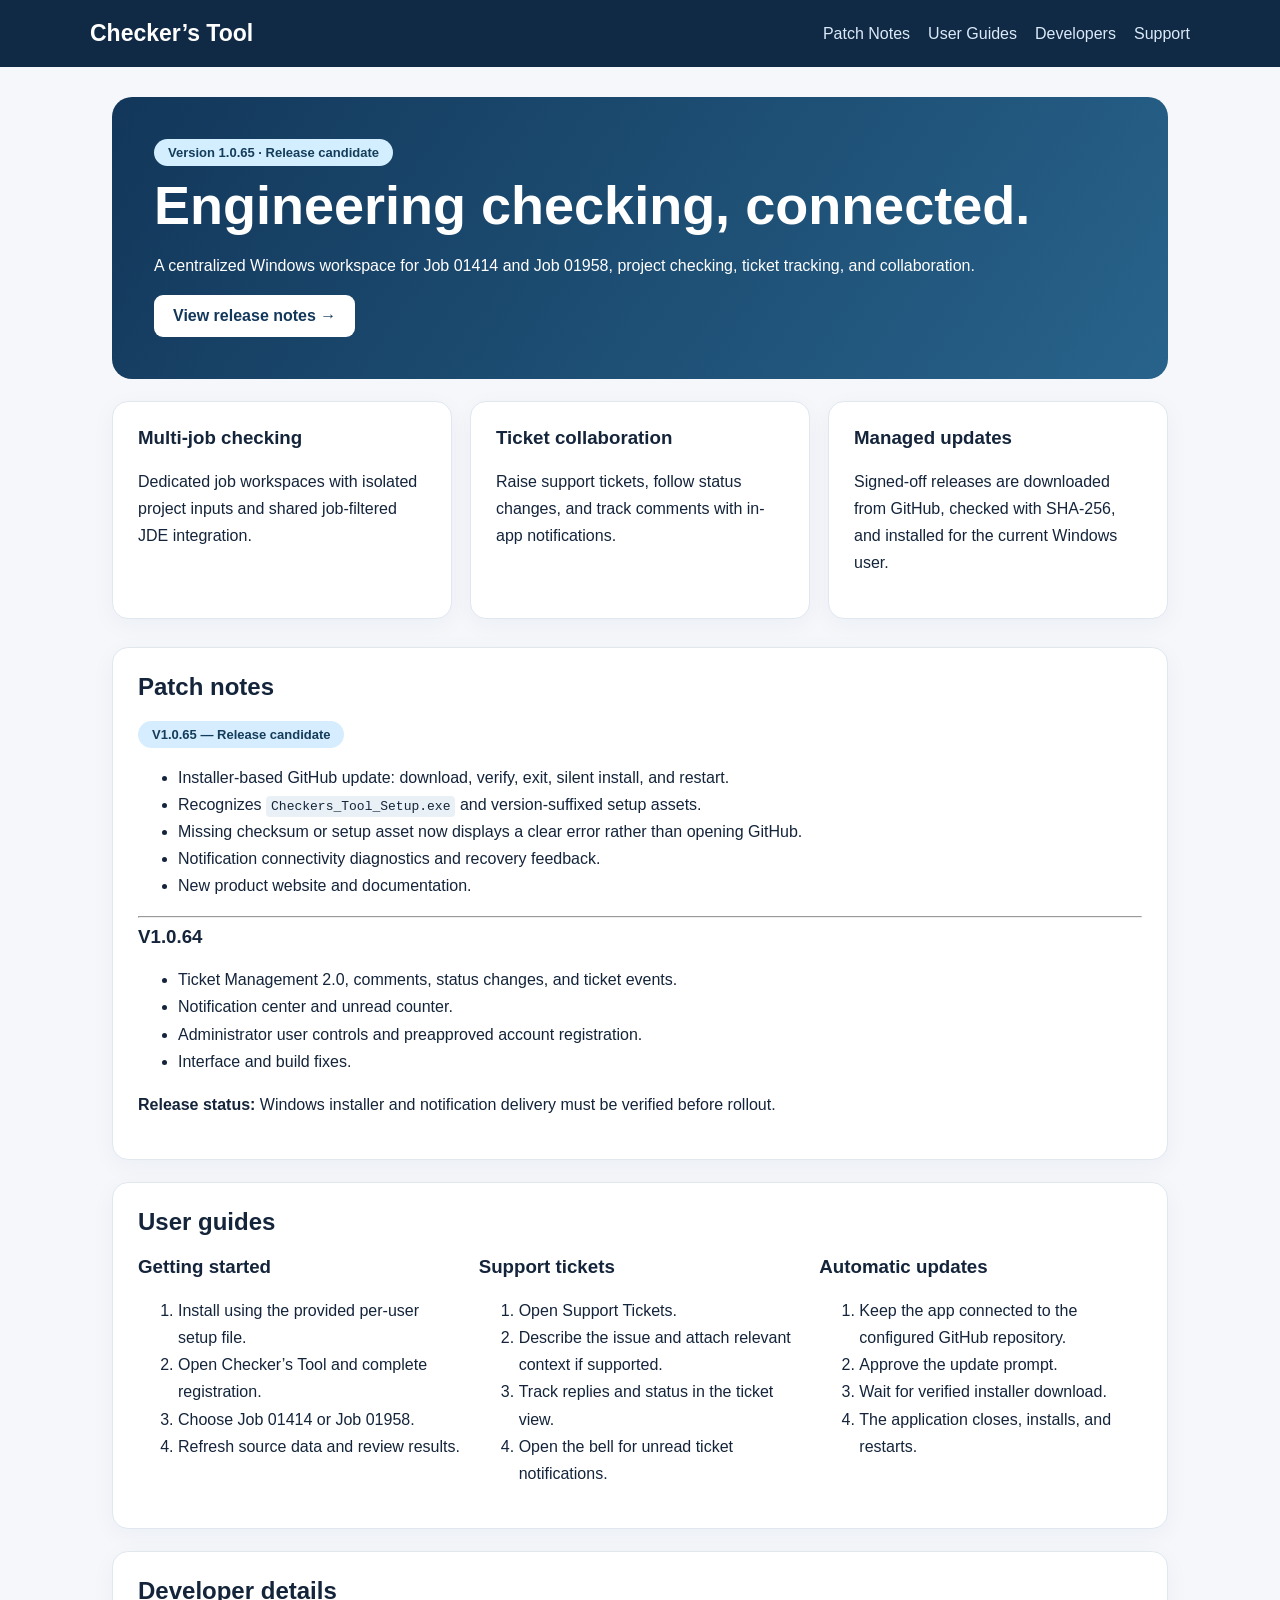
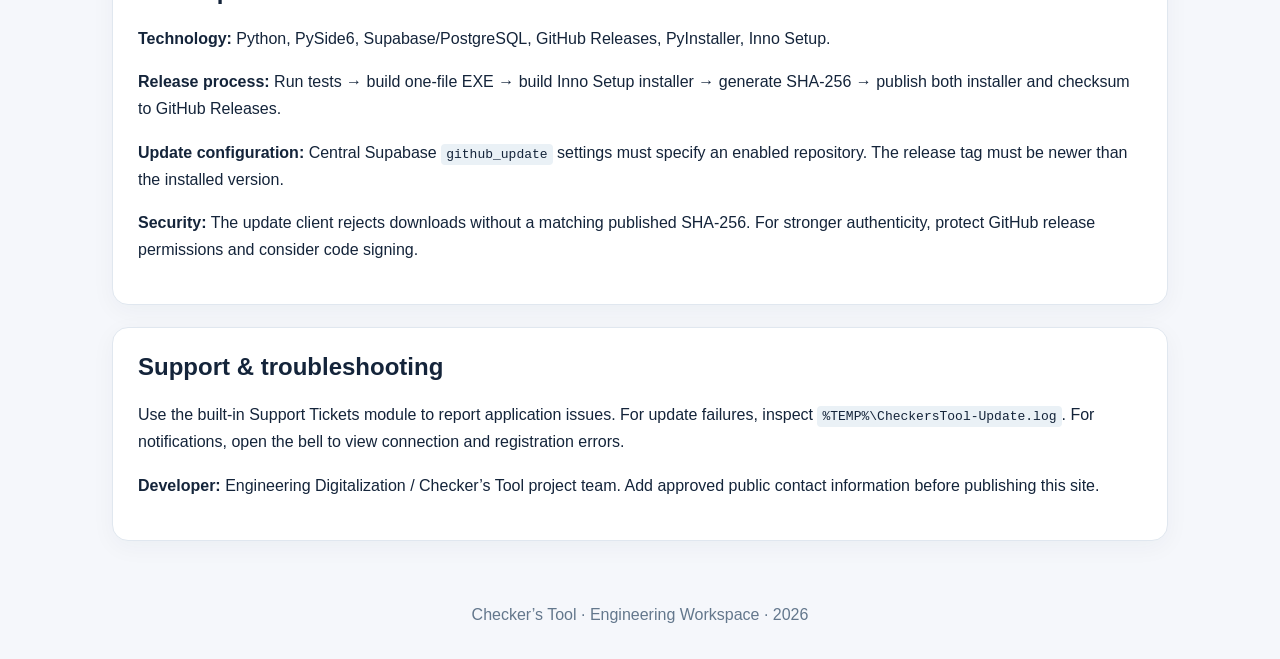
==== index.html @ 59f071be "Add files via upload" ====
<!doctype html><html lang="en"><head><meta charset="utf-8"><meta name="viewport" content="width=device-width,initial-scale=1"><meta name="description" content="Checker’s Tool: release notes, guides, and developer information"><title>Checker’s Tool | Engineering Workspace</title><style>:root{font-family:Inter,Segoe UI,Arial,sans-serif;color:#14243a;background:#f5f7fb}*{box-sizing:border-box}body{margin:0}header{background:#102a45;color:white;padding:20px max(20px,calc((100vw - 1100px)/2));display:flex;align-items:center;justify-content:space-between;gap:12px;flex-wrap:wrap}header strong{font-size:23px}nav a{color:#dbe9f9;margin-left:18px;text-decoration:none}main{max-width:1100px;margin:auto;padding:30px 22px}h1{font-size:clamp(32px,5vw,54px);margin:8px 0}h2{margin-top:0}p,li{line-height:1.7}.hero{background:linear-gradient(125deg,#12375a,#28638b);color:white;border-radius:20px;padding:42px;margin-bottom:22px}.pill{display:inline-block;background:#d5edff;color:#143d5b;border-radius:30px;padding:6px 14px;font-size:13px;font-weight:700}.hero .pill{background:#d3efff}.grid{display:grid;grid-template-columns:repeat(auto-fit,minmax(270px,1fr));gap:18px}.card{background:white;border:1px solid #e0e7ef;border-radius:16px;padding:25px;box-shadow:0 6px 24px #12283c0b}.card h3{margin-top:0}a{color:#0877bb}.button{display:inline-block;background:#fff;color:#12375a;padding:12px 19px;border-radius:9px;text-decoration:none;font-weight:700}code{background:#eaf1f6;padding:3px 5px;border-radius:4px}footer{padding:35px;text-align:center;color:#63778c}@media(max-width:600px){header{padding:20px}nav a{margin-left:8px}.hero{padding:28px}}</style></head><body><header><strong>Checker’s Tool</strong><nav><a href="#releases">Patch Notes</a><a href="#guides">User Guides</a><a href="#developers">Developers</a><a href="#support">Support</a></nav></header><main><section class="hero"><span class="pill">Version 1.0.65 · Release candidate</span><h1>Engineering checking, connected.</h1><p>A centralized Windows workspace for Job 01414 and Job 01958, project checking, ticket tracking, and collaboration.</p><a class="button" href="#releases">View release notes →</a></section><div class="grid"><article class="card"><h3>Multi-job checking</h3><p>Dedicated job workspaces with isolated project inputs and shared job-filtered JDE integration.</p></article><article class="card"><h3>Ticket collaboration</h3><p>Raise support tickets, follow status changes, and track comments with in-app notifications.</p></article><article class="card"><h3>Managed updates</h3><p>Signed-off releases are downloaded from GitHub, checked with SHA-256, and installed for the current Windows user.</p></article></div><section id="releases" style="margin-top:28px" class="card"><h2>Patch notes</h2><span class="pill">V1.0.65 — Release candidate</span><ul><li>Installer-based GitHub update: download, verify, exit, silent install, and restart.</li><li>Recognizes <code>Checkers_Tool_Setup.exe</code> and version-suffixed setup assets.</li><li>Missing checksum or setup asset now displays a clear error rather than opening GitHub.</li><li>Notification connectivity diagnostics and recovery feedback.</li><li>New product website and documentation.</li></ul><hr><h3>V1.0.64</h3><ul><li>Ticket Management 2.0, comments, status changes, and ticket events.</li><li>Notification center and unread counter.</li><li>Administrator user controls and preapproved account registration.</li><li>Interface and build fixes.</li></ul><p><strong>Release status:</strong> Windows installer and notification delivery must be verified before rollout.</p></section><section id="guides" style="margin-top:22px" class="card"><h2>User guides</h2><div class="grid"><div><h3>Getting started</h3><ol><li>Install using the provided per-user setup file.</li><li>Open Checker’s Tool and complete registration.</li><li>Choose Job 01414 or Job 01958.</li><li>Refresh source data and review results.</li></ol></div><div><h3>Support tickets</h3><ol><li>Open Support Tickets.</li><li>Describe the issue and attach relevant context if supported.</li><li>Track replies and status in the ticket view.</li><li>Open the bell for unread ticket notifications.</li></ol></div><div><h3>Automatic updates</h3><ol><li>Keep the app connected to the configured GitHub repository.</li><li>Approve the update prompt.</li><li>Wait for verified installer download.</li><li>The application closes, installs, and restarts.</li></ol></div></div></section><section id="developers" style="margin-top:22px" class="card"><h2>Developer details</h2><p><strong>Technology:</strong> Python, PySide6, Supabase/PostgreSQL, GitHub Releases, PyInstaller, Inno Setup.</p><p><strong>Release process:</strong> Run tests → build one-file EXE → build Inno Setup installer → generate SHA-256 → publish both installer and checksum to GitHub Releases.</p><p><strong>Update configuration:</strong> Central Supabase <code>github_update</code> settings must specify an enabled repository. The release tag must be newer than the installed version.</p><p><strong>Security:</strong> The update client rejects downloads without a matching published SHA-256. For stronger authenticity, protect GitHub release permissions and consider code signing.</p></section><section id="support" style="margin-top:22px" class="card"><h2>Support & troubleshooting</h2><p>Use the built-in Support Tickets module to report application issues. For update failures, inspect <code>%TEMP%\CheckersTool-Update.log</code>. For notifications, open the bell to view connection and registration errors.</p><p><strong>Developer:</strong> Engineering Digitalization / Checker’s Tool project team. Add approved public contact information before publishing this site.</p></section></main><footer>Checker’s Tool · Engineering Workspace · 2026</footer></body></html>
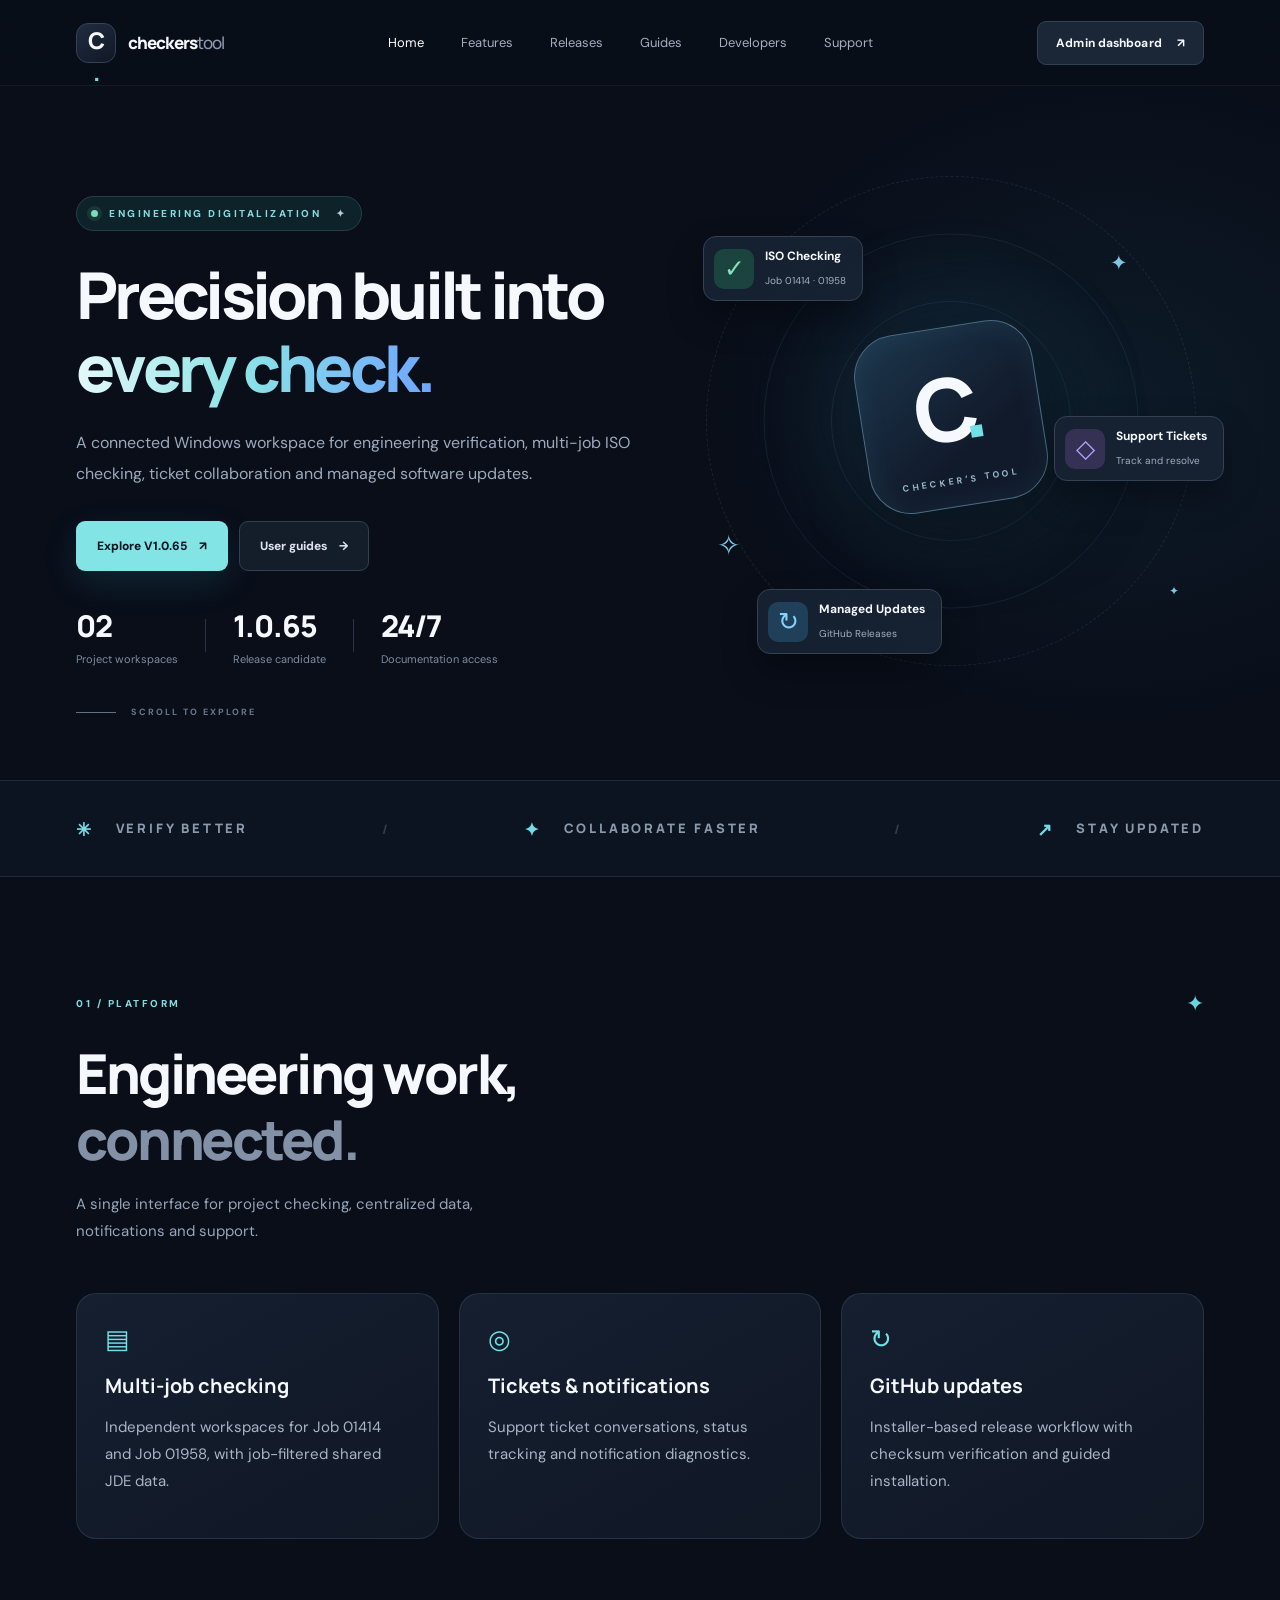
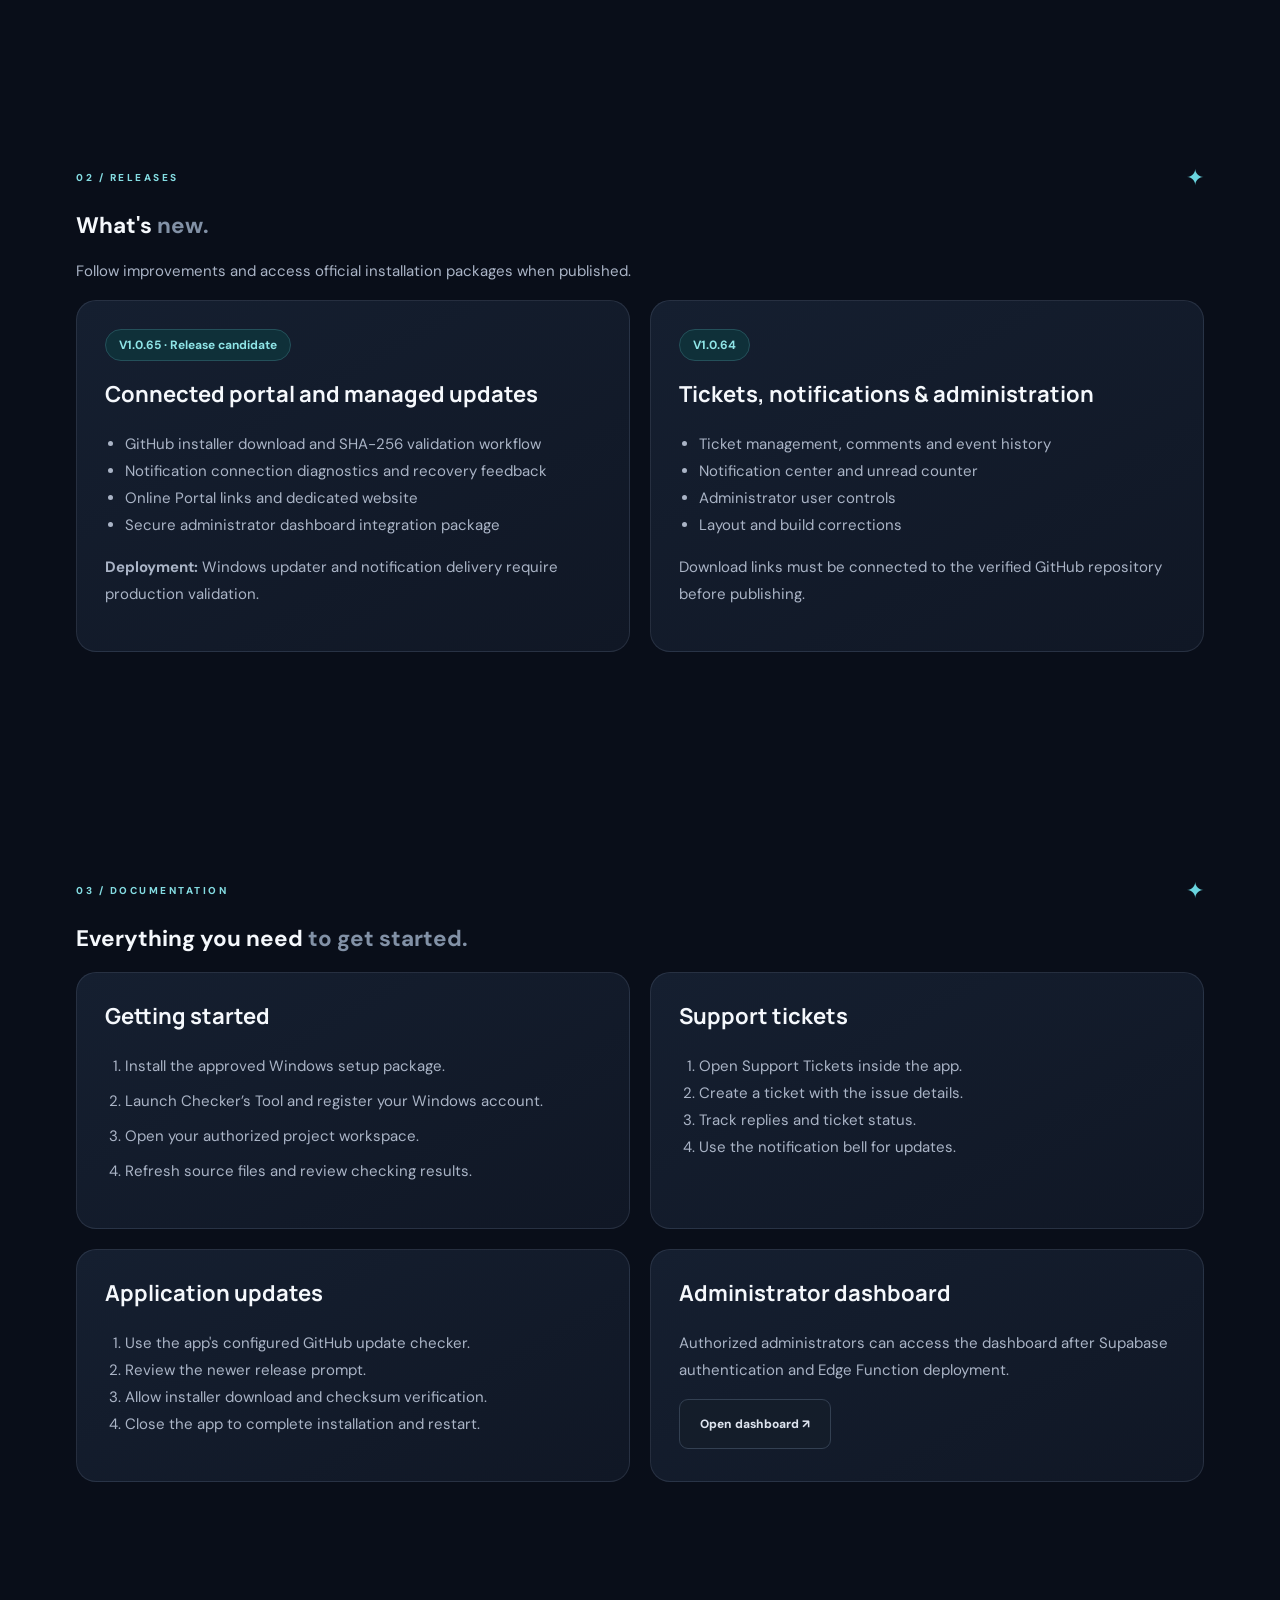
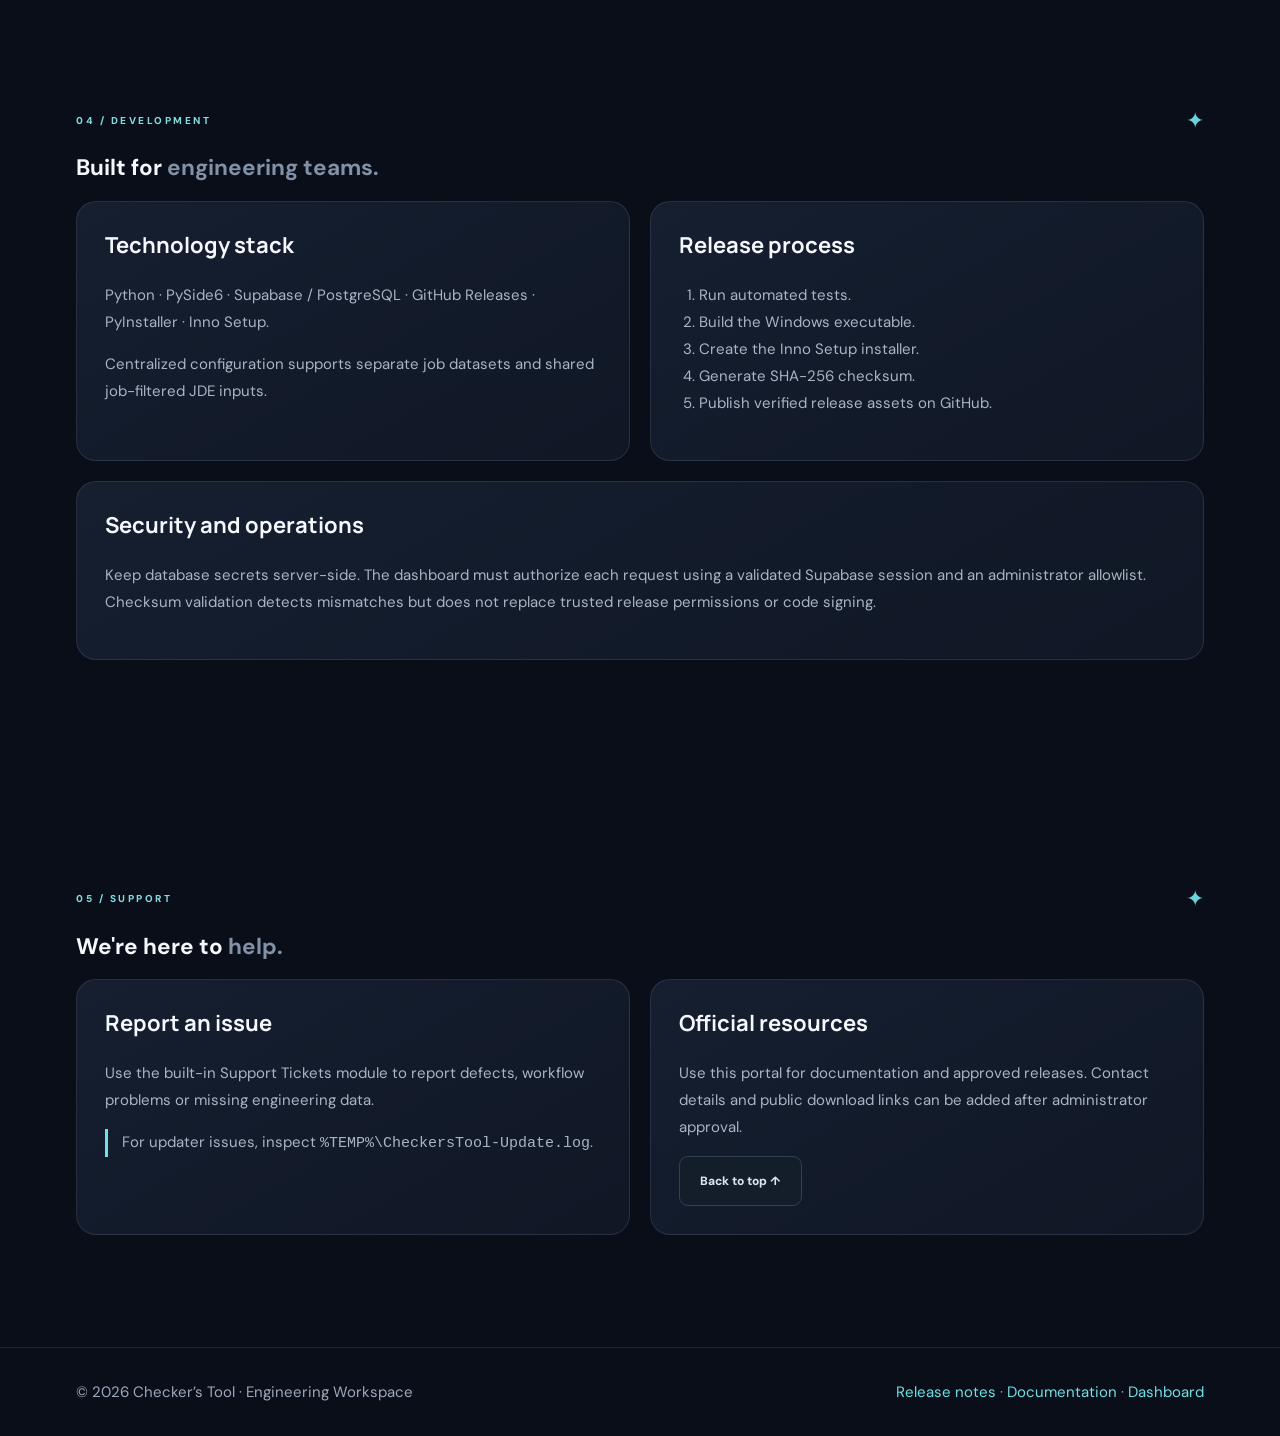
==== commit 769eef10: "Add files via upload" ====
--- a/index.html
+++ b/index.html
@@ -1 +1,10 @@
-<!doctype html><html lang="en"><head><meta charset="utf-8"><meta name="viewport" content="width=device-width,initial-scale=1"><meta name="description" content="Checker’s Tool: release notes, guides, and developer information"><title>Checker’s Tool | Engineering Workspace</title><style>:root{font-family:Inter,Segoe UI,Arial,sans-serif;color:#14243a;background:#f5f7fb}*{box-sizing:border-box}body{margin:0}header{background:#102a45;color:white;padding:20px max(20px,calc((100vw - 1100px)/2));display:flex;align-items:center;justify-content:space-between;gap:12px;flex-wrap:wrap}header strong{font-size:23px}nav a{color:#dbe9f9;margin-left:18px;text-decoration:none}main{max-width:1100px;margin:auto;padding:30px 22px}h1{font-size:clamp(32px,5vw,54px);margin:8px 0}h2{margin-top:0}p,li{line-height:1.7}.hero{background:linear-gradient(125deg,#12375a,#28638b);color:white;border-radius:20px;padding:42px;margin-bottom:22px}.pill{display:inline-block;background:#d5edff;color:#143d5b;border-radius:30px;padding:6px 14px;font-size:13px;font-weight:700}.hero .pill{background:#d3efff}.grid{display:grid;grid-template-columns:repeat(auto-fit,minmax(270px,1fr));gap:18px}.card{background:white;border:1px solid #e0e7ef;border-radius:16px;padding:25px;box-shadow:0 6px 24px #12283c0b}.card h3{margin-top:0}a{color:#0877bb}.button{display:inline-block;background:#fff;color:#12375a;padding:12px 19px;border-radius:9px;text-decoration:none;font-weight:700}code{background:#eaf1f6;padding:3px 5px;border-radius:4px}footer{padding:35px;text-align:center;color:#63778c}@media(max-width:600px){header{padding:20px}nav a{margin-left:8px}.hero{padding:28px}}</style></head><body><header><strong>Checker’s Tool</strong><nav><a href="#releases">Patch Notes</a><a href="#guides">User Guides</a><a href="#developers">Developers</a><a href="#support">Support</a></nav></header><main><section class="hero"><span class="pill">Version 1.0.65 · Release candidate</span><h1>Engineering checking, connected.</h1><p>A centralized Windows workspace for Job 01414 and Job 01958, project checking, ticket tracking, and collaboration.</p><a class="button" href="#releases">View release notes →</a></section><div class="grid"><article class="card"><h3>Multi-job checking</h3><p>Dedicated job workspaces with isolated project inputs and shared job-filtered JDE integration.</p></article><article class="card"><h3>Ticket collaboration</h3><p>Raise support tickets, follow status changes, and track comments with in-app notifications.</p></article><article class="card"><h3>Managed updates</h3><p>Signed-off releases are downloaded from GitHub, checked with SHA-256, and installed for the current Windows user.</p></article></div><section id="releases" style="margin-top:28px" class="card"><h2>Patch notes</h2><span class="pill">V1.0.65 — Release candidate</span><ul><li>Installer-based GitHub update: download, verify, exit, silent install, and restart.</li><li>Recognizes <code>Checkers_Tool_Setup.exe</code> and version-suffixed setup assets.</li><li>Missing checksum or setup asset now displays a clear error rather than opening GitHub.</li><li>Notification connectivity diagnostics and recovery feedback.</li><li>New product website and documentation.</li></ul><hr><h3>V1.0.64</h3><ul><li>Ticket Management 2.0, comments, status changes, and ticket events.</li><li>Notification center and unread counter.</li><li>Administrator user controls and preapproved account registration.</li><li>Interface and build fixes.</li></ul><p><strong>Release status:</strong> Windows installer and notification delivery must be verified before rollout.</p></section><section id="guides" style="margin-top:22px" class="card"><h2>User guides</h2><div class="grid"><div><h3>Getting started</h3><ol><li>Install using the provided per-user setup file.</li><li>Open Checker’s Tool and complete registration.</li><li>Choose Job 01414 or Job 01958.</li><li>Refresh source data and review results.</li></ol></div><div><h3>Support tickets</h3><ol><li>Open Support Tickets.</li><li>Describe the issue and attach relevant context if supported.</li><li>Track replies and status in the ticket view.</li><li>Open the bell for unread ticket notifications.</li></ol></div><div><h3>Automatic updates</h3><ol><li>Keep the app connected to the configured GitHub repository.</li><li>Approve the update prompt.</li><li>Wait for verified installer download.</li><li>The application closes, installs, and restarts.</li></ol></div></div></section><section id="developers" style="margin-top:22px" class="card"><h2>Developer details</h2><p><strong>Technology:</strong> Python, PySide6, Supabase/PostgreSQL, GitHub Releases, PyInstaller, Inno Setup.</p><p><strong>Release process:</strong> Run tests → build one-file EXE → build Inno Setup installer → generate SHA-256 → publish both installer and checksum to GitHub Releases.</p><p><strong>Update configuration:</strong> Central Supabase <code>github_update</code> settings must specify an enabled repository. The release tag must be newer than the installed version.</p><p><strong>Security:</strong> The update client rejects downloads without a matching published SHA-256. For stronger authenticity, protect GitHub release permissions and consider code signing.</p></section><section id="support" style="margin-top:22px" class="card"><h2>Support & troubleshooting</h2><p>Use the built-in Support Tickets module to report application issues. For update failures, inspect <code>%TEMP%\CheckersTool-Update.log</code>. For notifications, open the bell to view connection and registration errors.</p><p><strong>Developer:</strong> Engineering Digitalization / Checker’s Tool project team. Add approved public contact information before publishing this site.</p></section></main><footer>Checker’s Tool · Engineering Workspace · 2026</footer></body></html>+<!DOCTYPE html>
+<html lang="en"><head><meta charset="UTF-8"><meta name="viewport" content="width=device-width,initial-scale=1"><meta name="theme-color" content="#090e19"><meta name="description" content="Checker’s Tool engineering checking workspace: downloads, release notes, guides, developer information and secure dashboard."><title>Checker’s Tool | Engineering Workspace</title><link rel="icon" href="favicon.svg" type="image/svg+xml"><link rel="preconnect" href="https://fonts.googleapis.com"><link rel="preconnect" href="https://fonts.gstatic.com" crossorigin><link href="https://fonts.googleapis.com/css2?family=DM+Sans:wght@400;500;600;700&family=Manrope:wght@400;500;600;700;800&display=swap" rel="stylesheet"><link rel="stylesheet" href="styles.css"><script src="script.js" defer></script></head>
+<body><div class="site-glow" aria-hidden="true"></div><header class="site-header" id="top"><div class="container nav-wrap"><a class="brand" href="#top" aria-label="Checker’s Tool home"><span class="brand-symbol">C<span class="brand-dot">.</span></span><span class="brand-name">checkers<span>tool</span></span></a><button class="menu-toggle icon-button" id="menuToggle" aria-label="Open menu" aria-expanded="false" aria-controls="navLinks">☰</button><nav class="nav-links" id="navLinks" aria-label="Main navigation"><a href="#home" class="nav-link active">Home</a><a href="#features" class="nav-link">Features</a><a href="#releases" class="nav-link">Releases</a><a href="#guides" class="nav-link">Guides</a><a href="#developers" class="nav-link">Developers</a><a href="#support" class="nav-link">Support</a></nav><a href="dashboard.html" class="nav-cta">Admin dashboard <span aria-hidden="true">↗</span></a></div></header>
+<main><section id="home" class="hero section-pad"><div class="container hero-layout"><div class="hero-copy"><div class="eyebrow"><span class="pulse-dot"></span> ENGINEERING DIGITALIZATION <span class="eyebrow-sparkle">✦</span></div><h1>Precision built into <span class="gradient-text">every check.</span></h1><p class="hero-description">A connected Windows workspace for engineering verification, multi-job ISO checking, ticket collaboration and managed software updates.</p><div class="hero-actions"><a class="button primary" href="#releases">Explore V1.0.65 <span aria-hidden="true">↗</span></a><a class="button secondary" href="#guides">User guides <span aria-hidden="true">→</span></a></div><div class="hero-metrics"><div><strong>02</strong><span>Project workspaces</span></div><div class="metric-divider"></div><div><strong>1.0.65</strong><span>Release candidate</span></div><div class="metric-divider"></div><div><strong>24/7</strong><span>Documentation access</span></div></div></div><div class="hero-art" aria-label="Decorative illustration of connected engineering modules"><div class="orbit orbit-one"></div><div class="orbit orbit-two"></div><div class="orbit orbit-three"></div><div class="art-glow"></div><div class="core-tile"><div class="core-icon">C<span>.</span></div><small>CHECKER’S TOOL</small></div><div class="floating-chip chip-top"><span class="mini-chip-icon color-green">✓</span><div><b>ISO Checking</b><small>Job 01414 · 01958</small></div></div><div class="floating-chip chip-right"><span class="mini-chip-icon color-purple">◇</span><div><b>Support Tickets</b><small>Track and resolve</small></div></div><div class="floating-chip chip-bottom"><span class="mini-chip-icon color-blue">↻</span><div><b>Managed Updates</b><small>GitHub Releases</small></div></div><div class="art-star star-a">✦</div><div class="art-star star-b">✧</div><div class="art-star star-c">✦</div></div></div><div class="container scroll-prompt"><span class="scroll-line"></span> SCROLL TO EXPLORE</div></section>
+<section class="intro-strip" aria-label="Platform principles"><div class="container strip-inner"><div><span class="strip-symbol">✳</span> VERIFY BETTER</div><span class="strip-separator">/</span><div><span class="strip-symbol">✦</span> COLLABORATE FASTER</div><span class="strip-separator">/</span><div><span class="strip-symbol">↗</span> STAY UPDATED</div></div></section>
+<section class="section-pad" id="features"><div class="container"><div class="section-topline"><span class="section-kicker">01 / PLATFORM</span><span class="topline-star">✦</span></div><div class="section-heading-row"><div><h2>Engineering work,<br><span class="muted-heading">connected.</span></h2><p class="section-lead">A single interface for project checking, centralized data, notifications and support.</p></div></div><div class="feature-grid"><article class="feature-card"><span class="feature-icon">▤</span><h3>Multi-job checking</h3><p>Independent workspaces for Job 01414 and Job 01958, with job-filtered shared JDE data.</p></article><article class="feature-card"><span class="feature-icon">◎</span><h3>Tickets & notifications</h3><p>Support ticket conversations, status tracking and notification diagnostics.</p></article><article class="feature-card"><span class="feature-icon">↻</span><h3>GitHub updates</h3><p>Installer-based release workflow with checksum verification and guided installation.</p></article></div></div></section>
+<section class="section-pad" id="releases"><div class="container"><div class="section-topline"><span class="section-kicker">02 / RELEASES</span><span class="topline-star">✦</span></div><h2>What's <span class="muted-heading">new.</span></h2><p class="section-lead">Follow improvements and access official installation packages when published.</p><div class="content-grid"><article class="info-panel"><span class="release-meta">V1.0.65 · Release candidate</span><h3 style="margin-top:18px">Connected portal and managed updates</h3><ul><li>GitHub installer download and SHA-256 validation workflow</li><li>Notification connection diagnostics and recovery feedback</li><li>Online Portal links and dedicated website</li><li>Secure administrator dashboard integration package</li></ul><p><strong>Deployment:</strong> Windows updater and notification delivery require production validation.</p></article><article class="info-panel"><span class="release-meta">V1.0.64</span><h3 style="margin-top:18px">Tickets, notifications & administration</h3><ul><li>Ticket management, comments and event history</li><li>Notification center and unread counter</li><li>Administrator user controls</li><li>Layout and build corrections</li></ul><p>Download links must be connected to the verified GitHub repository before publishing.</p></article></div></div></section>
+<section class="section-pad" id="guides"><div class="container"><div class="section-topline"><span class="section-kicker">03 / DOCUMENTATION</span><span class="topline-star">✦</span></div><h2>Everything you need <span class="muted-heading">to get started.</span></h2><div class="content-grid"><article class="info-panel"><h3>Getting started</h3><ol><li class="guide-step">Install the approved Windows setup package.</li><li class="guide-step">Launch Checker’s Tool and register your Windows account.</li><li class="guide-step">Open your authorized project workspace.</li><li class="guide-step">Refresh source files and review checking results.</li></ol></article><article class="info-panel"><h3>Support tickets</h3><ol><li>Open Support Tickets inside the app.</li><li>Create a ticket with the issue details.</li><li>Track replies and ticket status.</li><li>Use the notification bell for updates.</li></ol></article><article class="info-panel"><h3>Application updates</h3><ol><li>Use the app's configured GitHub update checker.</li><li>Review the newer release prompt.</li><li>Allow installer download and checksum verification.</li><li>Close the app to complete installation and restart.</li></ol></article><article class="info-panel"><h3>Administrator dashboard</h3><p>Authorized administrators can access the dashboard after Supabase authentication and Edge Function deployment.</p><a class="button secondary" href="dashboard.html">Open dashboard ↗</a></article></div></div></section>
+<section class="section-pad" id="developers"><div class="container"><div class="section-topline"><span class="section-kicker">04 / DEVELOPMENT</span><span class="topline-star">✦</span></div><h2>Built for <span class="muted-heading">engineering teams.</span></h2><div class="content-grid"><article class="info-panel"><h3>Technology stack</h3><p>Python · PySide6 · Supabase / PostgreSQL · GitHub Releases · PyInstaller · Inno Setup.</p><p>Centralized configuration supports separate job datasets and shared job-filtered JDE inputs.</p></article><article class="info-panel"><h3>Release process</h3><ol><li>Run automated tests.</li><li>Build the Windows executable.</li><li>Create the Inno Setup installer.</li><li>Generate SHA-256 checksum.</li><li>Publish verified release assets on GitHub.</li></ol></article><article class="info-panel wide"><h3>Security and operations</h3><p>Keep database secrets server-side. The dashboard must authorize each request using a validated Supabase session and an administrator allowlist. Checksum validation detects mismatches but does not replace trusted release permissions or code signing.</p></article></div></div></section>
+<section class="section-pad" id="support"><div class="container"><div class="section-topline"><span class="section-kicker">05 / SUPPORT</span><span class="topline-star">✦</span></div><h2>We're here to <span class="muted-heading">help.</span></h2><div class="content-grid"><article class="info-panel"><h3>Report an issue</h3><p>Use the built-in Support Tickets module to report defects, workflow problems or missing engineering data.</p><p class="support-note">For updater issues, inspect <code>%TEMP%\CheckersTool-Update.log</code>.</p></article><article class="info-panel"><h3>Official resources</h3><p>Use this portal for documentation and approved releases. Contact details and public download links can be added after administrator approval.</p><a class="button secondary" href="#top">Back to top ↑</a></article></div></div></section></main><footer class="site-footer-custom"><div class="container"><span>© 2026 Checker’s Tool · Engineering Workspace</span><span><a href="#releases">Release notes</a> · <a href="#guides">Documentation</a> · <a href="dashboard.html">Dashboard</a></span></div></footer></body></html>
--- a/styles.css
+++ b/styles.css
@@ -0,0 +1,6 @@
+:root{--bg:#090e19;--panel:#101725;--panel2:#141d2d;--muted:#929bad;--line:rgba(174,191,219,.13);--white:#f5f8fc;--cyan:#70e1e5;--font:'DM Sans',sans-serif;--display:'Manrope',sans-serif}*{box-sizing:border-box}html{scroll-behavior:smooth}body{margin:0;background:var(--bg);color:var(--white);font-family:var(--font);font-size:15px;overflow-x:hidden}a{color:inherit;text-decoration:none}button,input{font:inherit}button{cursor:pointer}.container{max-width:1200px;padding:0 36px;margin:auto}.section-pad{padding:112px 0}.site-glow{pointer-events:none;position:absolute;z-index:-1;top:50px;right:-260px;width:850px;height:700px;border-radius:50%;background:radial-gradient(ellipse,rgba(40,107,137,.13),transparent 68%)}.site-header{position:sticky;top:0;z-index:50;background:rgba(9,14,25,.86);border-bottom:1px solid rgba(255,255,255,.055);backdrop-filter:blur(20px)}.nav-wrap{height:85px;display:flex;align-items:center;justify-content:space-between}.brand{display:inline-flex;align-items:center;gap:12px}.brand-symbol{width:40px;height:40px;background:linear-gradient(145deg,#202c40,#111827);border:1px solid #344257;display:grid;place-items:center;border-radius:12px;font:800 23px var(--display);letter-spacing:-4px;padding-right:4px}.brand-dot{color:var(--cyan)}.brand-name{font:800 17px var(--display);letter-spacing:-.9px}.brand-name span{color:#8b98ad;font-weight:500}.nav-links{display:flex;gap:37px;align-items:center}.nav-link{font-size:13px;color:#a5aec0;transition:color .2s}.nav-link:hover,.nav-link.active{color:#fff}.nav-cta{font-size:12px;letter-spacing:.1px;background:#1b2637;border:1px solid #304154;border-radius:9px;padding:13px 18px;font-weight:700}.nav-cta span,.button span{margin-left:12px}.menu-toggle{display:none}.hero{padding-top:105px;padding-bottom:62px;min-height:690px}.hero-layout{display:grid;grid-template-columns:1.08fr .92fr;align-items:center;gap:26px}.hero-copy{position:relative;z-index:1}.eyebrow,.section-kicker{font-size:10px;letter-spacing:2.5px;color:#84dce2;font-weight:800}.eyebrow{display:inline-flex;align-items:center;gap:11px;border:1px solid #24414b;padding:10px 14px;border-radius:30px;background:#0e2229}.pulse-dot{width:7px;height:7px;flex-shrink:0;background:#74dfbb;border-radius:50%;box-shadow:0 0 0 4px rgba(116,223,187,.1);display:inline-block}.eyebrow-sparkle{color:#b5ced7;margin-left:4px}.hero h1{font:800 clamp(47px,5.05vw,70px)/1.13 var(--display);letter-spacing:-3.7px;max-width:680px;margin:27px 0 23px}.gradient-text{background:linear-gradient(95deg,#e7f9fa 0%,#8be3e6 47%,#6ea4ff 100%);color:transparent;background-clip:text}.hero-description{color:#9daabd;font-size:16px;line-height:1.95;max-width:505px}.hero-actions{display:flex;flex-wrap:wrap;gap:11px;margin-top:32px}.button{display:inline-flex;align-items:center;justify-content:center;border:1px solid transparent;border-radius:9px;padding:16px 20px;font-weight:800;font-size:12px;min-height:48px;transition:transform .2s,background .2s,box-shadow .2s}.button:hover{transform:translateY(-3px)}.button.primary{color:#071421;background:#83e4e5;box-shadow:0 12px 35px rgba(64,198,221,.13)}.button.primary:hover{background:#a1f5f4}.button.secondary{border-color:#334052;background:#141d2a;color:#dee4ef}.hero-metrics{display:flex;gap:27px;align-items:center;margin-top:55px}.hero-metrics div:not(.metric-divider){display:flex;flex-direction:column;gap:6px}.hero-metrics strong{font:800 30px var(--display);letter-spacing:-1px}.hero-metrics span{font-size:11px;color:#7e8da2}.metric-divider{height:33px;width:1px;background:#293448}.hero-art{position:relative;height:480px;isolation:isolate}.orbit{border:1px solid rgba(112,185,225,.1);border-radius:50%;position:absolute;left:50%;top:48%;transform:translate(-50%,-50%)}.orbit-one{height:240px;width:240px}.orbit-two{height:375px;width:375px}.orbit-three{height:490px;width:490px;border-style:dashed;border-color:rgba(123,180,220,.13)}.art-glow{width:370px;height:370px;position:absolute;left:50%;top:46%;transform:translate(-50%,-50%);background:radial-gradient(circle,rgba(51,130,174,.22) 0%,transparent 70%);filter:blur(15px);z-index:-1}.core-tile{position:absolute;left:50%;top:47%;transform:translate(-50%,-50%) rotate(-9deg);width:180px;height:180px;border:1px solid #4a6c80;border-radius:42px;background:linear-gradient(145deg,#1c364c,#111a2b 65%);box-shadow:18px 25px 80px rgba(0,0,0,.4),inset 0 0 30px rgba(112,217,237,.07);display:flex;flex-direction:column;gap:8px;align-items:center;justify-content:center}.core-icon{font:800 87px var(--display);letter-spacing:-15px;padding-right:14px}.core-icon span{color:var(--cyan)}.core-tile small{font-size:9px;letter-spacing:3px;color:#99b8c8;font-weight:700}.floating-chip{position:absolute;display:flex;align-items:center;gap:11px;padding:11px 16px 11px 10px;border:1px solid #344254;border-radius:13px;background:rgba(23,34,51,.95);box-shadow:0 17px 35px rgba(0,0,0,.3);animation:float 6s ease-in-out infinite}.floating-chip b{font-size:12px;display:block;margin-bottom:5px}.floating-chip small{font-size:10px;color:#9eafbe}.mini-chip-icon{display:grid;place-items:center;width:40px;height:40px;border-radius:10px;font-size:25px}.color-green{background:#1b443e;color:#82e3bc}.color-purple{background:#353154;color:#b1a2fd}.color-blue{background:#203f59;color:#80d4fd}.chip-top{top:45px;left:6px}.chip-right{right:-20px;top:225px;animation-delay:-2s}.chip-bottom{bottom:17px;left:60px;animation-delay:-3s}.art-star{position:absolute;color:#7dc6e6}.star-a{top:12%;right:15%;font-size:21px}.star-b{top:70%;left:4%;font-size:28px}.star-c{right:5%;bottom:15%;font-size:12px}.scroll-prompt{font-size:9px;font-weight:700;color:#69788e;letter-spacing:2px;display:flex;align-items:center;gap:15px;margin-top:35px}.scroll-line{width:40px;height:1px;background:#61718a}.intro-strip{border-top:1px solid var(--line);border-bottom:1px solid var(--line);background:#0d1421}.strip-inner{display:flex;justify-content:space-between;align-items:center;min-height:95px;padding-top:20px;padding-bottom:20px;font:800 13px var(--display);letter-spacing:2.8px;color:#8c9bac}.strip-symbol{color:#75dce6;font-size:18px;vertical-align:middle;margin-right:16px}.strip-separator{color:#313c4a}.directory-section{background:linear-gradient(180deg,#0b111d,#0e1522 80%,#0b111b)}.section-topline{display:flex;justify-content:space-between;align-items:center}.topline-star{font-size:22px;color:#69d4df}.section-heading-row{display:flex;align-items:end;justify-content:space-between;gap:40px;margin:22px 0 48px}.section-heading-row h2,.about-copy h2,.contact-panel h2{font:800 clamp(35px,4.3vw,57px)/1.2 var(--display);letter-spacing:-2.5px;margin:0}.muted-heading{color:#8291a6}.section-heading-row p{max-width:465px;line-height:1.8;color:#97a5b8;margin:19px 0 0}.project-counter{display:flex;align-items:end;flex-direction:column;gap:3px;min-width:175px}.project-counter strong{font:800 65px var(--display);letter-spacing:-4px}.project-counter span{font-size:9px;letter-spacing:1.7px;color:#8b9bae}.directory-tools{display:flex;gap:20px;justify-content:space-between;align-items:center;margin-bottom:27px}.search-box{display:flex;align-items:center;gap:13px;background:#131c2b;border:1px solid #27344a;border-radius:9px;padding:0 16px;height:48px;width:390px}.search-box:focus-within{border-color:#6bc9d4}.search-box svg{width:19px;height:19px;color:#7d8da1;flex-shrink:0}.search-box input{width:100%;border:0;outline:0;background:transparent;color:#eef4fa;font-size:12px}.search-box input::placeholder{color:#778699}.filter-pills{display:flex;gap:7px;flex-wrap:wrap}.filter{font-size:11px;color:#96a4b8;background:transparent;padding:13px 17px;border:1px solid transparent;border-radius:9px}.filter:hover{color:#fff}.filter.active{background:#213044;color:#a6ebf1;border-color:#335568}.project-grid{display:grid;grid-template-columns:repeat(3,minmax(0,1fr));gap:20px}.project-card{min-height:330px;background:linear-gradient(145deg,#182232,#121a27);border:1px solid #2b3647;border-radius:16px;padding:26px;display:flex;flex-direction:column;transition:transform .25s,border-color .25s,box-shadow .25s;animation:popIn .5s backwards;animation-delay:var(--delay)}.project-card:hover{transform:translateY(-6px);border-color:#526b7b;box-shadow:0 20px 45px rgba(0,0,0,.18)}.card-top,.card-bottom{display:flex;align-items:center;justify-content:space-between;gap:10px}.project-icon{width:59px;height:59px;border-radius:15px;background:var(--accent-bg);color:var(--accent);display:grid;place-items:center}.project-icon svg{width:29px;height:29px}.accent-green{--accent:#85e1c1;--accent-bg:#22483e}.accent-blue{--accent:#8cbdff;--accent-bg:#253b60}.accent-purple{--accent:#c0adff;--accent-bg:#3b345c}.accent-orange{--accent:#ffc69a;--accent-bg:#554034}.accent-cyan{--accent:#8cdeed;--accent-bg:#244650}.status{font-size:9px;letter-spacing:1px;font-weight:800;display:inline-flex;align-items:center;gap:7px;white-space:nowrap;color:#8b9aac}.status i{display:block;width:6px;height:6px;background:#778393;border-radius:50%}.status.live{color:#91eac4}.status.live i{background:#70e5ae;box-shadow:0 0 0 3px rgba(112,229,174,.12)}.card-content{margin:29px 0 auto}.card-category{font-size:10px;font-weight:700;color:var(--accent);letter-spacing:1px;text-transform:uppercase}.card-content h3{font:800 20px var(--display);margin:10px 0}.card-content p{font-size:12px;line-height:1.8;color:#93a1b3;margin:0;min-height:64px}.card-bottom{margin-top:26px;padding-top:17px;border-top:1px solid #2b3645}.card-tags{display:flex;flex-wrap:wrap;gap:5px}.card-tags span{font-size:9px;color:#8d9bad;background:#202b3b;padding:6px 9px;border-radius:5px}.card-link{font-size:11px;font-weight:700;color:#bbf3f4;white-space:nowrap}.card-link span{margin-left:4px;font-size:15px}.disabled-link{color:#708094}.empty-state{text-align:center;padding:60px 20px}.empty-state[hidden]{display:none}.empty-icon{font-size:60px;color:#6b819b}.empty-state p{color:var(--muted)}.directory-bottom{display:flex;justify-content:space-between;gap:15px;align-items:center;margin-top:34px;font-size:11px;color:#8898ac}.directory-bottom>span{display:flex;align-items:center;gap:10px}.directory-bottom a{color:#a6e5ea;font-weight:700}.about-section{background:#0a101b;border-top:1px solid var(--line)}.about-grid{display:grid;grid-template-columns:.95fr 1.05fr;gap:110px;align-items:center}.about-visual{height:405px;border-radius:18px;border:1px solid #30435a;background:radial-gradient(ellipse at 55% 48%,#1b4051 0%,#122238 46%,#0b1525 85%);position:relative;display:grid;place-items:center;overflow:hidden}.about-visual:after{content:'';position:absolute;inset:25px;border:1px solid rgba(128,196,221,.08);border-radius:12px}.visual-label{position:absolute;left:25px;top:25px;font-size:9px;letter-spacing:2px;color:#b4d7df;font-weight:800}.big-monogram{font:800 230px var(--display);letter-spacing:-36px;padding-right:35px;line-height:1;transform:rotate(-7deg);text-shadow:20px 20px 60px #0008}.big-monogram span{color:#77dce1}.visual-bottom{position:absolute;bottom:23px;left:20px;right:20px;text-align:center;font-size:8px;letter-spacing:2px;color:#96afc0}.visual-bottom span{margin:0 12px;color:#73d6df}.about-copy h2{margin:21px 0 23px}.about-copy p{color:#9eabbc;line-height:2;font-size:14px}.text-link{display:inline-block;margin-top:18px;font-weight:800;font-size:12px;color:#8ddde4}.text-link span{margin-left:12px}.contact-section{padding-top:20px;background:#0a101b}.contact-panel{position:relative;border-radius:23px;background:linear-gradient(115deg,#1b465a,#19435e 45%,#162c49);border:1px solid #41677d;min-height:400px;text-align:center;padding:74px 20px;overflow:hidden}.contact-orb{position:absolute;border:1px solid #6b9fb644;border-radius:50%;width:530px;height:530px;right:-100px;top:-220px;box-shadow:0 0 0 100px rgba(120,210,240,.023),0 0 0 220px rgba(120,210,240,.02)}.contact-panel>*:not(.contact-orb){position:relative}.contact-panel .section-kicker{color:#a7e4ee}.contact-panel h2{margin:22px 0 18px}.contact-panel h2 em{color:#a0e9ee;font-style:normal}.contact-panel p{color:#c4d4e1;line-height:1.8;max-width:520px;margin:0 auto}.contact-buttons{display:flex;justify-content:center;gap:11px;margin-top:26px}.button.light{background:#e5fbfb;color:#13263b}.button.outline-light{border-color:#7a9db2;color:#fff;background:rgba(255,255,255,.05)}.footer{background:#090e19;border-top:1px solid var(--line)}.footer-main{display:flex;justify-content:space-between;gap:40px;padding:57px 0}.footer-main p{color:#8797a9;font-size:12px;line-height:1.9}.footer-links{display:flex;gap:100px;margin-right:60px}.footer-links>div{display:flex;flex-direction:column;gap:13px}.footer-links h3{font-size:12px;margin:0 0 6px}.footer-links a{font-size:12px;color:#8392a7}.footer-bottom{display:flex;justify-content:space-between;border-top:1px solid var(--line);padding:22px 0 30px;font-size:10px;color:#7b8a9e}.footer-bottom a{font-weight:800;letter-spacing:1.5px;color:#b2becb}.sr-only{position:absolute;width:1px;height:1px;padding:0;margin:-1px;overflow:hidden;clip:rect(0,0,0,0);white-space:nowrap;border:0}@keyframes float{0%,100%{transform:translateY(0)}50%{transform:translateY(-12px)}}@keyframes popIn{from{opacity:0;transform:translateY(12px)}to{opacity:1;transform:translateY(0)}}@media(max-width:1000px){.hero-art{transform:scale(.82);margin:-30px}.hero h1{font-size:48px;letter-spacing:-2.6px}.about-grid{gap:45px}.project-grid{grid-template-columns:repeat(2,minmax(0,1fr))}}@media(max-width:720px){.container{padding:0 22px}.section-pad{padding:75px 0}.nav-wrap{height:68px}.nav-cta{display:none}.menu-toggle{display:grid;place-items:center;border:1px solid #304052;border-radius:8px;background:#182334;color:#fff;width:40px;height:40px}.menu-toggle svg{width:23px;height:23px}.nav-links{display:none;position:absolute;top:67px;left:0;right:0;padding:20px 26px;background:#101827;border-bottom:1px solid #2a374a;flex-direction:column;align-items:stretch;gap:24px}.nav-links.is-open{display:flex}.hero{padding-top:66px;padding-bottom:40px}.hero-layout{grid-template-columns:1fr;gap:0}.hero h1{font-size:clamp(42px,10vw,60px);max-width:560px}.hero-description{font-size:14px}.hero-art{height:355px;transform:scale(.72);transform-origin:top center;margin:35px -30px -75px}.scroll-prompt{margin-top:25px}.hero-metrics{gap:20px;margin-top:40px}.hero-metrics strong{font-size:25px}.strip-inner{gap:18px;overflow:auto;justify-content:flex-start;white-space:nowrap;font-size:11px}.strip-inner>div{flex-shrink:0}.section-heading-row{align-items:start;margin-bottom:30px}.section-heading-row h2,.about-copy h2,.contact-panel h2{font-size:39px}.project-counter{display:none}.directory-tools{flex-direction:column;align-items:stretch}.search-box{width:100%}.filter-pills{justify-content:stretch}.filter{padding:12px 13px;flex:1}.project-grid{grid-template-columns:1fr}.project-card{min-height:300px}.about-grid{grid-template-columns:1fr;gap:35px}.about-visual{height:290px}.big-monogram{font-size:160px;letter-spacing:-26px;padding-right:25px}.directory-bottom{flex-direction:column;align-items:flex-start}.contact-panel{padding:55px 20px}.contact-buttons{flex-wrap:wrap}.footer-main{flex-direction:column}.footer-links{gap:50px;margin-right:0}.footer-bottom{gap:20px;flex-wrap:wrap}}@media(prefers-reduced-motion:reduce){*,*:before,*:after{scroll-behavior:auto!important;animation:none!important;transition:none!important}}
+
+/* Checker’s Tool extensions */
+.feature-grid{display:grid;grid-template-columns:repeat(3,minmax(0,1fr));gap:20px;margin-top:38px}.feature-card,.info-panel{background:linear-gradient(150deg,#151f30,#101725);border:1px solid var(--line);border-radius:20px;padding:28px}.feature-card h3{font:700 20px var(--display);margin:16px 0 8px}.feature-card p,.info-panel p,.info-panel li{color:#aab4c6;line-height:1.8}.feature-icon{font-size:26px;color:var(--cyan)}.content-grid{display:grid;grid-template-columns:repeat(2,minmax(0,1fr));gap:20px}.info-panel h3{margin-top:0;font:700 22px var(--display)}.info-panel ul,.info-panel ol{padding-left:20px}.info-panel a:not(.button){color:var(--cyan)}.section-lead{max-width:690px;color:#aab4c6;line-height:1.8}.release-meta{display:inline-block;color:#8fe5e7;background:#0f3039;border:1px solid #24505a;border-radius:30px;padding:7px 13px;font-size:12px;font-weight:700}.info-panel.wide{grid-column:1/-1}.site-footer-custom{border-top:1px solid var(--line);padding:34px 0;color:#9da9ba}.site-footer-custom .container{display:flex;justify-content:space-between;gap:20px;flex-wrap:wrap}.site-footer-custom a{color:var(--cyan)}.nav-links a{white-space:nowrap}.hero-description{max-width:620px}.guide-step{margin-bottom:8px}.support-note{border-left:3px solid var(--cyan);padding-left:14px}.button.disabled{opacity:.65;cursor:not-allowed}.hero-metrics{margin-top:34px}@media(max-width:850px){.feature-grid{grid-template-columns:1fr 1fr}.content-grid{grid-template-columns:1fr}.info-panel.wide{grid-column:auto}}@media(max-width:600px){.feature-grid{grid-template-columns:1fr}.feature-card,.info-panel{padding:22px}.section-pad{padding:72px 0}}
+
+.feature-card,.info-panel{transition:transform .3s ease,border-color .3s ease}.feature-card:hover,.info-panel:hover{transform:translateY(-4px);border-color:rgba(112,225,229,.3)}.menu-toggle{color:#f5f8fc;background:transparent;border:1px solid #344257;border-radius:9px;padding:9px 13px;font-size:20px}@media(max-width:900px){.nav-links.open{display:flex;flex-direction:column;position:absolute;top:80px;left:0;right:0;background:#101725;padding:25px;gap:20px;box-shadow:0 15px 30px #0006}.nav-links:not(.open){display:none}.menu-toggle{display:block}.nav-cta{display:none}}
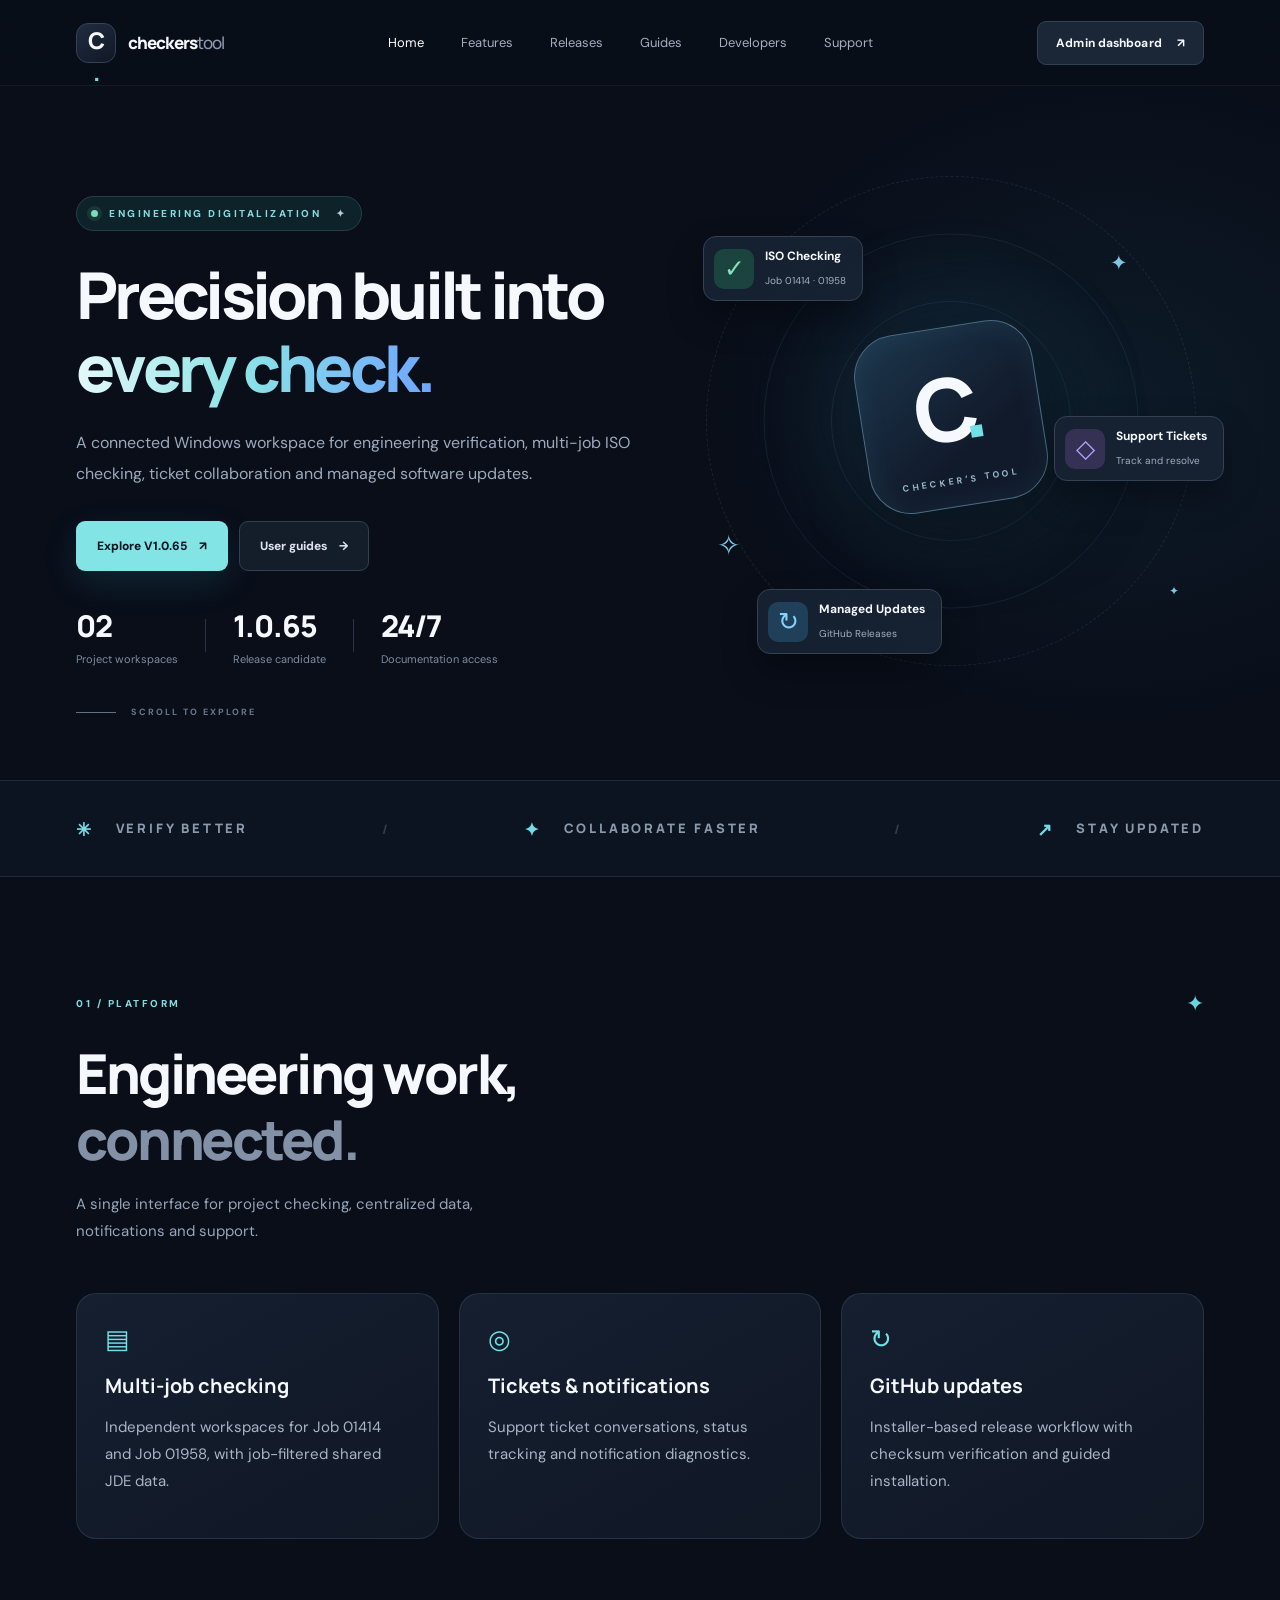
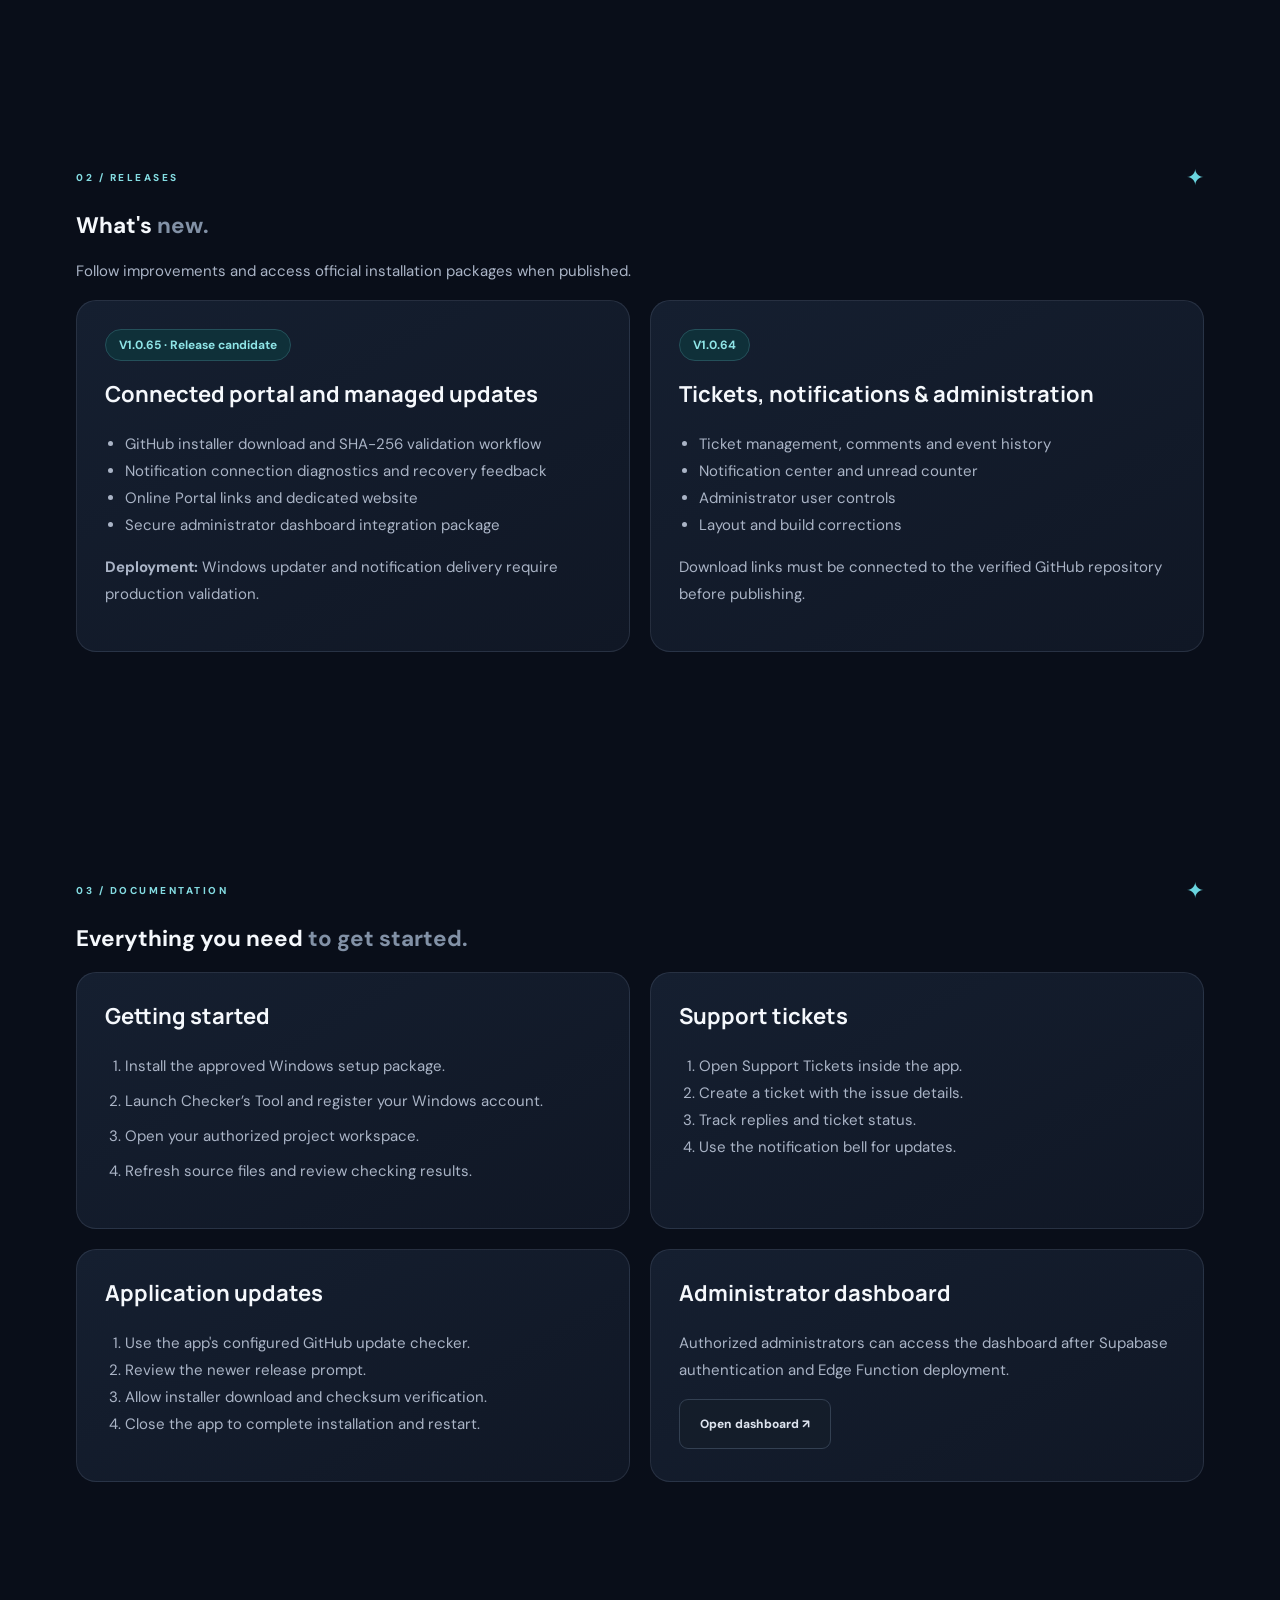
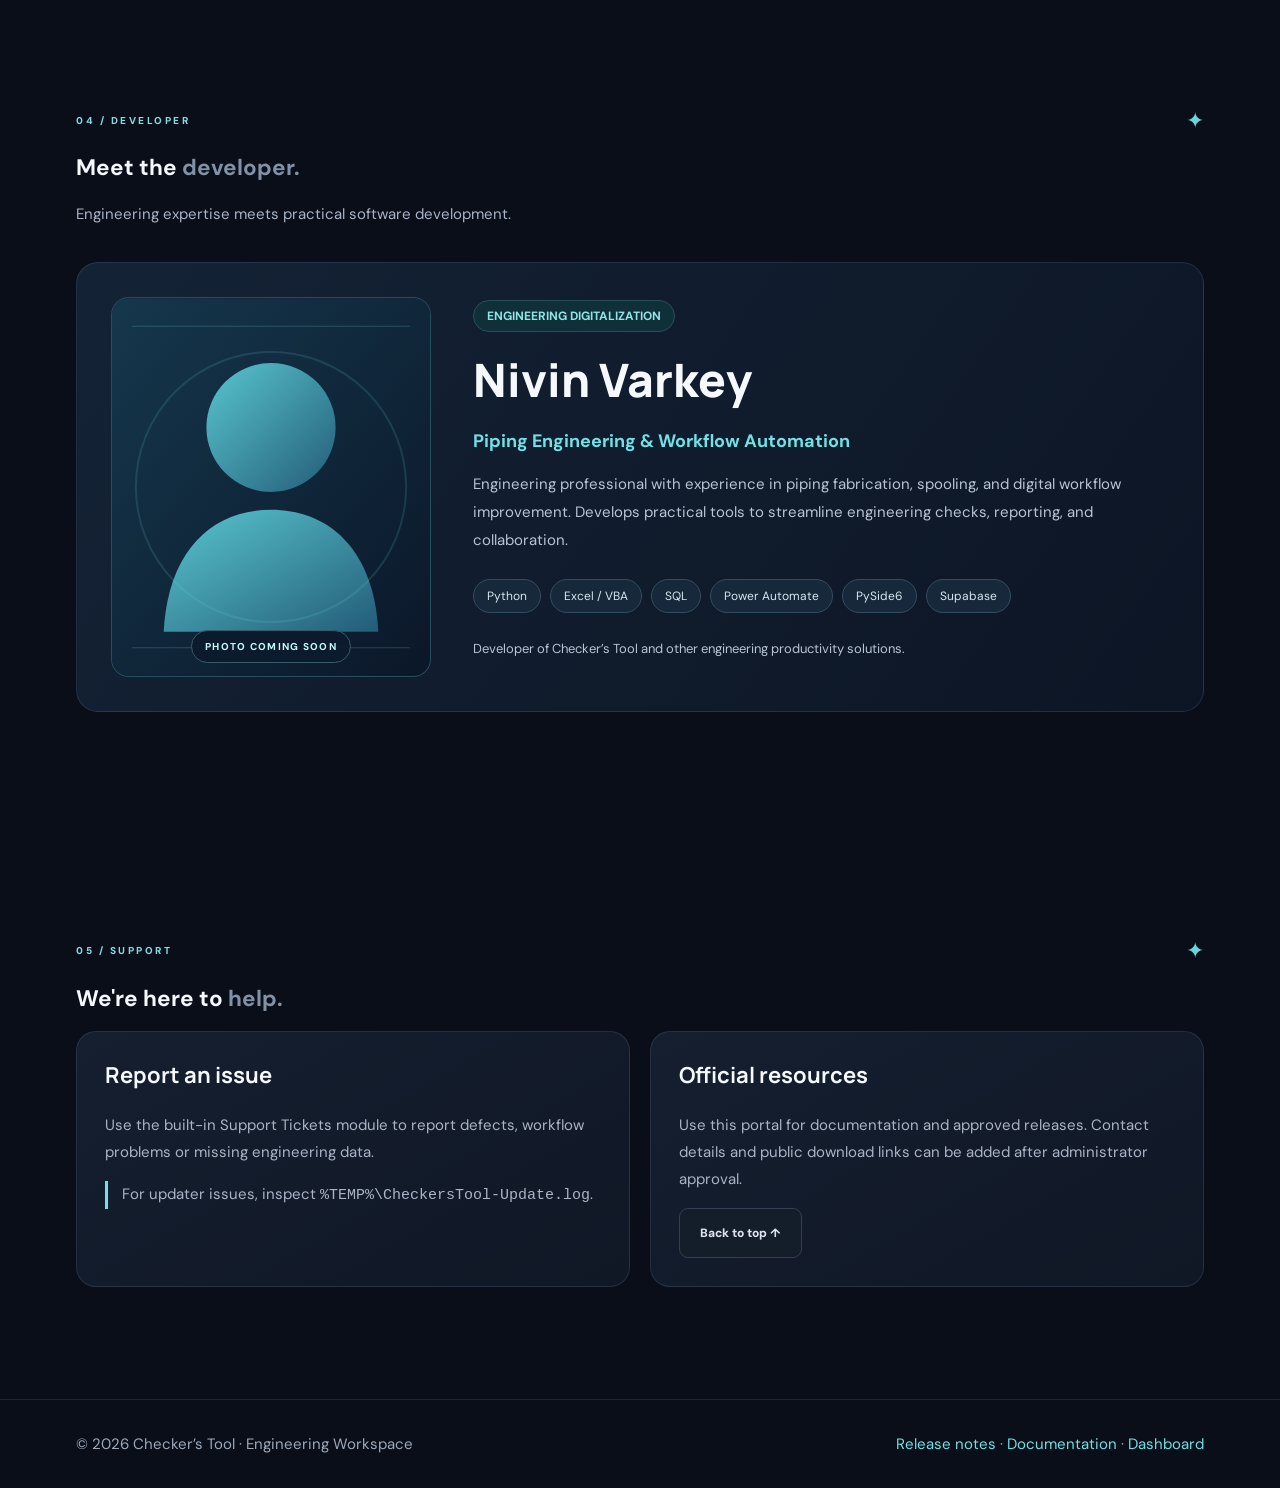
==== commit 4dc0b33b: "Add files via upload" ====
--- a/index.html
+++ b/index.html
@@ -6,5 +6,5 @@
 <section class="section-pad" id="features"><div class="container"><div class="section-topline"><span class="section-kicker">01 / PLATFORM</span><span class="topline-star">✦</span></div><div class="section-heading-row"><div><h2>Engineering work,<br><span class="muted-heading">connected.</span></h2><p class="section-lead">A single interface for project checking, centralized data, notifications and support.</p></div></div><div class="feature-grid"><article class="feature-card"><span class="feature-icon">▤</span><h3>Multi-job checking</h3><p>Independent workspaces for Job 01414 and Job 01958, with job-filtered shared JDE data.</p></article><article class="feature-card"><span class="feature-icon">◎</span><h3>Tickets & notifications</h3><p>Support ticket conversations, status tracking and notification diagnostics.</p></article><article class="feature-card"><span class="feature-icon">↻</span><h3>GitHub updates</h3><p>Installer-based release workflow with checksum verification and guided installation.</p></article></div></div></section>
 <section class="section-pad" id="releases"><div class="container"><div class="section-topline"><span class="section-kicker">02 / RELEASES</span><span class="topline-star">✦</span></div><h2>What's <span class="muted-heading">new.</span></h2><p class="section-lead">Follow improvements and access official installation packages when published.</p><div class="content-grid"><article class="info-panel"><span class="release-meta">V1.0.65 · Release candidate</span><h3 style="margin-top:18px">Connected portal and managed updates</h3><ul><li>GitHub installer download and SHA-256 validation workflow</li><li>Notification connection diagnostics and recovery feedback</li><li>Online Portal links and dedicated website</li><li>Secure administrator dashboard integration package</li></ul><p><strong>Deployment:</strong> Windows updater and notification delivery require production validation.</p></article><article class="info-panel"><span class="release-meta">V1.0.64</span><h3 style="margin-top:18px">Tickets, notifications & administration</h3><ul><li>Ticket management, comments and event history</li><li>Notification center and unread counter</li><li>Administrator user controls</li><li>Layout and build corrections</li></ul><p>Download links must be connected to the verified GitHub repository before publishing.</p></article></div></div></section>
 <section class="section-pad" id="guides"><div class="container"><div class="section-topline"><span class="section-kicker">03 / DOCUMENTATION</span><span class="topline-star">✦</span></div><h2>Everything you need <span class="muted-heading">to get started.</span></h2><div class="content-grid"><article class="info-panel"><h3>Getting started</h3><ol><li class="guide-step">Install the approved Windows setup package.</li><li class="guide-step">Launch Checker’s Tool and register your Windows account.</li><li class="guide-step">Open your authorized project workspace.</li><li class="guide-step">Refresh source files and review checking results.</li></ol></article><article class="info-panel"><h3>Support tickets</h3><ol><li>Open Support Tickets inside the app.</li><li>Create a ticket with the issue details.</li><li>Track replies and ticket status.</li><li>Use the notification bell for updates.</li></ol></article><article class="info-panel"><h3>Application updates</h3><ol><li>Use the app's configured GitHub update checker.</li><li>Review the newer release prompt.</li><li>Allow installer download and checksum verification.</li><li>Close the app to complete installation and restart.</li></ol></article><article class="info-panel"><h3>Administrator dashboard</h3><p>Authorized administrators can access the dashboard after Supabase authentication and Edge Function deployment.</p><a class="button secondary" href="dashboard.html">Open dashboard ↗</a></article></div></div></section>
-<section class="section-pad" id="developers"><div class="container"><div class="section-topline"><span class="section-kicker">04 / DEVELOPMENT</span><span class="topline-star">✦</span></div><h2>Built for <span class="muted-heading">engineering teams.</span></h2><div class="content-grid"><article class="info-panel"><h3>Technology stack</h3><p>Python · PySide6 · Supabase / PostgreSQL · GitHub Releases · PyInstaller · Inno Setup.</p><p>Centralized configuration supports separate job datasets and shared job-filtered JDE inputs.</p></article><article class="info-panel"><h3>Release process</h3><ol><li>Run automated tests.</li><li>Build the Windows executable.</li><li>Create the Inno Setup installer.</li><li>Generate SHA-256 checksum.</li><li>Publish verified release assets on GitHub.</li></ol></article><article class="info-panel wide"><h3>Security and operations</h3><p>Keep database secrets server-side. The dashboard must authorize each request using a validated Supabase session and an administrator allowlist. Checksum validation detects mismatches but does not replace trusted release permissions or code signing.</p></article></div></div></section>
+<section class="section-pad" id="developers"><div class="container"><div class="section-topline"><span class="section-kicker">04 / DEVELOPER</span><span class="topline-star">✦</span></div><h2>Meet the <span class="muted-heading">developer.</span></h2><p class="section-lead">Engineering expertise meets practical software development.</p><article class="developer-profile"><div class="developer-photo-wrap"><img src="developer-placeholder.svg" alt="Placeholder portrait illustration; replace with the developer’s actual photograph" class="developer-photo" width="320" height="380"><span class="developer-photo-label">PHOTO COMING SOON</span></div><div class="developer-details"><span class="release-meta">ENGINEERING DIGITALIZATION</span><h3>Nivin Varkey</h3><p class="developer-role">Piping Engineering &amp; Workflow Automation</p><p>Engineering professional with experience in piping fabrication, spooling, and digital workflow improvement. Develops practical tools to streamline engineering checks, reporting, and collaboration.</p><div class="developer-tags"><span>Python</span><span>Excel / VBA</span><span>SQL</span><span>Power Automate</span><span>PySide6</span><span>Supabase</span></div><p class="developer-footnote">Developer of Checker’s Tool and other engineering productivity solutions.</p></div></article></div></section>
 <section class="section-pad" id="support"><div class="container"><div class="section-topline"><span class="section-kicker">05 / SUPPORT</span><span class="topline-star">✦</span></div><h2>We're here to <span class="muted-heading">help.</span></h2><div class="content-grid"><article class="info-panel"><h3>Report an issue</h3><p>Use the built-in Support Tickets module to report defects, workflow problems or missing engineering data.</p><p class="support-note">For updater issues, inspect <code>%TEMP%\CheckersTool-Update.log</code>.</p></article><article class="info-panel"><h3>Official resources</h3><p>Use this portal for documentation and approved releases. Contact details and public download links can be added after administrator approval.</p><a class="button secondary" href="#top">Back to top ↑</a></article></div></div></section></main><footer class="site-footer-custom"><div class="container"><span>© 2026 Checker’s Tool · Engineering Workspace</span><span><a href="#releases">Release notes</a> · <a href="#guides">Documentation</a> · <a href="dashboard.html">Dashboard</a></span></div></footer></body></html>
--- a/styles.css
+++ b/styles.css
@@ -3,4 +3,7 @@
 /* Checker’s Tool extensions */
 .feature-grid{display:grid;grid-template-columns:repeat(3,minmax(0,1fr));gap:20px;margin-top:38px}.feature-card,.info-panel{background:linear-gradient(150deg,#151f30,#101725);border:1px solid var(--line);border-radius:20px;padding:28px}.feature-card h3{font:700 20px var(--display);margin:16px 0 8px}.feature-card p,.info-panel p,.info-panel li{color:#aab4c6;line-height:1.8}.feature-icon{font-size:26px;color:var(--cyan)}.content-grid{display:grid;grid-template-columns:repeat(2,minmax(0,1fr));gap:20px}.info-panel h3{margin-top:0;font:700 22px var(--display)}.info-panel ul,.info-panel ol{padding-left:20px}.info-panel a:not(.button){color:var(--cyan)}.section-lead{max-width:690px;color:#aab4c6;line-height:1.8}.release-meta{display:inline-block;color:#8fe5e7;background:#0f3039;border:1px solid #24505a;border-radius:30px;padding:7px 13px;font-size:12px;font-weight:700}.info-panel.wide{grid-column:1/-1}.site-footer-custom{border-top:1px solid var(--line);padding:34px 0;color:#9da9ba}.site-footer-custom .container{display:flex;justify-content:space-between;gap:20px;flex-wrap:wrap}.site-footer-custom a{color:var(--cyan)}.nav-links a{white-space:nowrap}.hero-description{max-width:620px}.guide-step{margin-bottom:8px}.support-note{border-left:3px solid var(--cyan);padding-left:14px}.button.disabled{opacity:.65;cursor:not-allowed}.hero-metrics{margin-top:34px}@media(max-width:850px){.feature-grid{grid-template-columns:1fr 1fr}.content-grid{grid-template-columns:1fr}.info-panel.wide{grid-column:auto}}@media(max-width:600px){.feature-grid{grid-template-columns:1fr}.feature-card,.info-panel{padding:22px}.section-pad{padding:72px 0}}
 
-.feature-card,.info-panel{transition:transform .3s ease,border-color .3s ease}.feature-card:hover,.info-panel:hover{transform:translateY(-4px);border-color:rgba(112,225,229,.3)}.menu-toggle{color:#f5f8fc;background:transparent;border:1px solid #344257;border-radius:9px;padding:9px 13px;font-size:20px}@media(max-width:900px){.nav-links.open{display:flex;flex-direction:column;position:absolute;top:80px;left:0;right:0;background:#101725;padding:25px;gap:20px;box-shadow:0 15px 30px #0006}.nav-links:not(.open){display:none}.menu-toggle{display:block}.nav-cta{display:none}}+.feature-card,.info-panel{transition:transform .3s ease,border-color .3s ease}.feature-card:hover,.info-panel:hover{transform:translateY(-4px);border-color:rgba(112,225,229,.3)}.menu-toggle{color:#f5f8fc;background:transparent;border:1px solid #344257;border-radius:9px;padding:9px 13px;font-size:20px}@media(max-width:900px){.nav-links.open{display:flex;flex-direction:column;position:absolute;top:80px;left:0;right:0;background:#101725;padding:25px;gap:20px;box-shadow:0 15px 30px #0006}.nav-links:not(.open){display:none}.menu-toggle{display:block}.nav-cta{display:none}}
+/* Developer profile — replace developer-placeholder.svg with a real portrait when available. */
+.developer-profile{display:grid;grid-template-columns:minmax(220px,320px) 1fr;gap:42px;align-items:center;margin-top:34px;padding:34px;border:1px solid var(--line);border-radius:22px;background:linear-gradient(125deg,rgba(21,36,55,.96),rgba(13,22,37,.96))}
+.developer-photo-wrap{position:relative;max-width:320px;margin:auto;width:100%}.developer-photo{display:block;width:100%;height:auto;aspect-ratio:16/19;object-fit:cover;border-radius:18px;border:1px solid rgba(112,225,229,.24);background:#111f33}.developer-photo-label{position:absolute;bottom:14px;left:50%;transform:translateX(-50%);white-space:nowrap;letter-spacing:.13em;font-size:10px;font-weight:800;color:#c4f7f7;background:#0b1a2de8;border:1px solid #355c68;border-radius:100px;padding:9px 13px}.developer-details h3{font:800 clamp(30px,4vw,46px) var(--display);margin:16px 0 4px}.developer-role{color:var(--cyan);font-weight:700;font-size:18px}.developer-details>p:not(.developer-role){line-height:1.85;color:#b8c4d4;max-width:670px}.developer-tags{display:flex;gap:9px;flex-wrap:wrap;margin:24px 0}.developer-tags span{border:1px solid #344c60;border-radius:30px;padding:8px 13px;color:#d7e6ef;background:#17283b;font-size:12px}.developer-footnote{font-size:13px}@media(max-width:720px){.developer-profile{grid-template-columns:1fr;padding:22px;gap:24px}.developer-photo-wrap{max-width:260px}.developer-details h3{font-size:32px}}
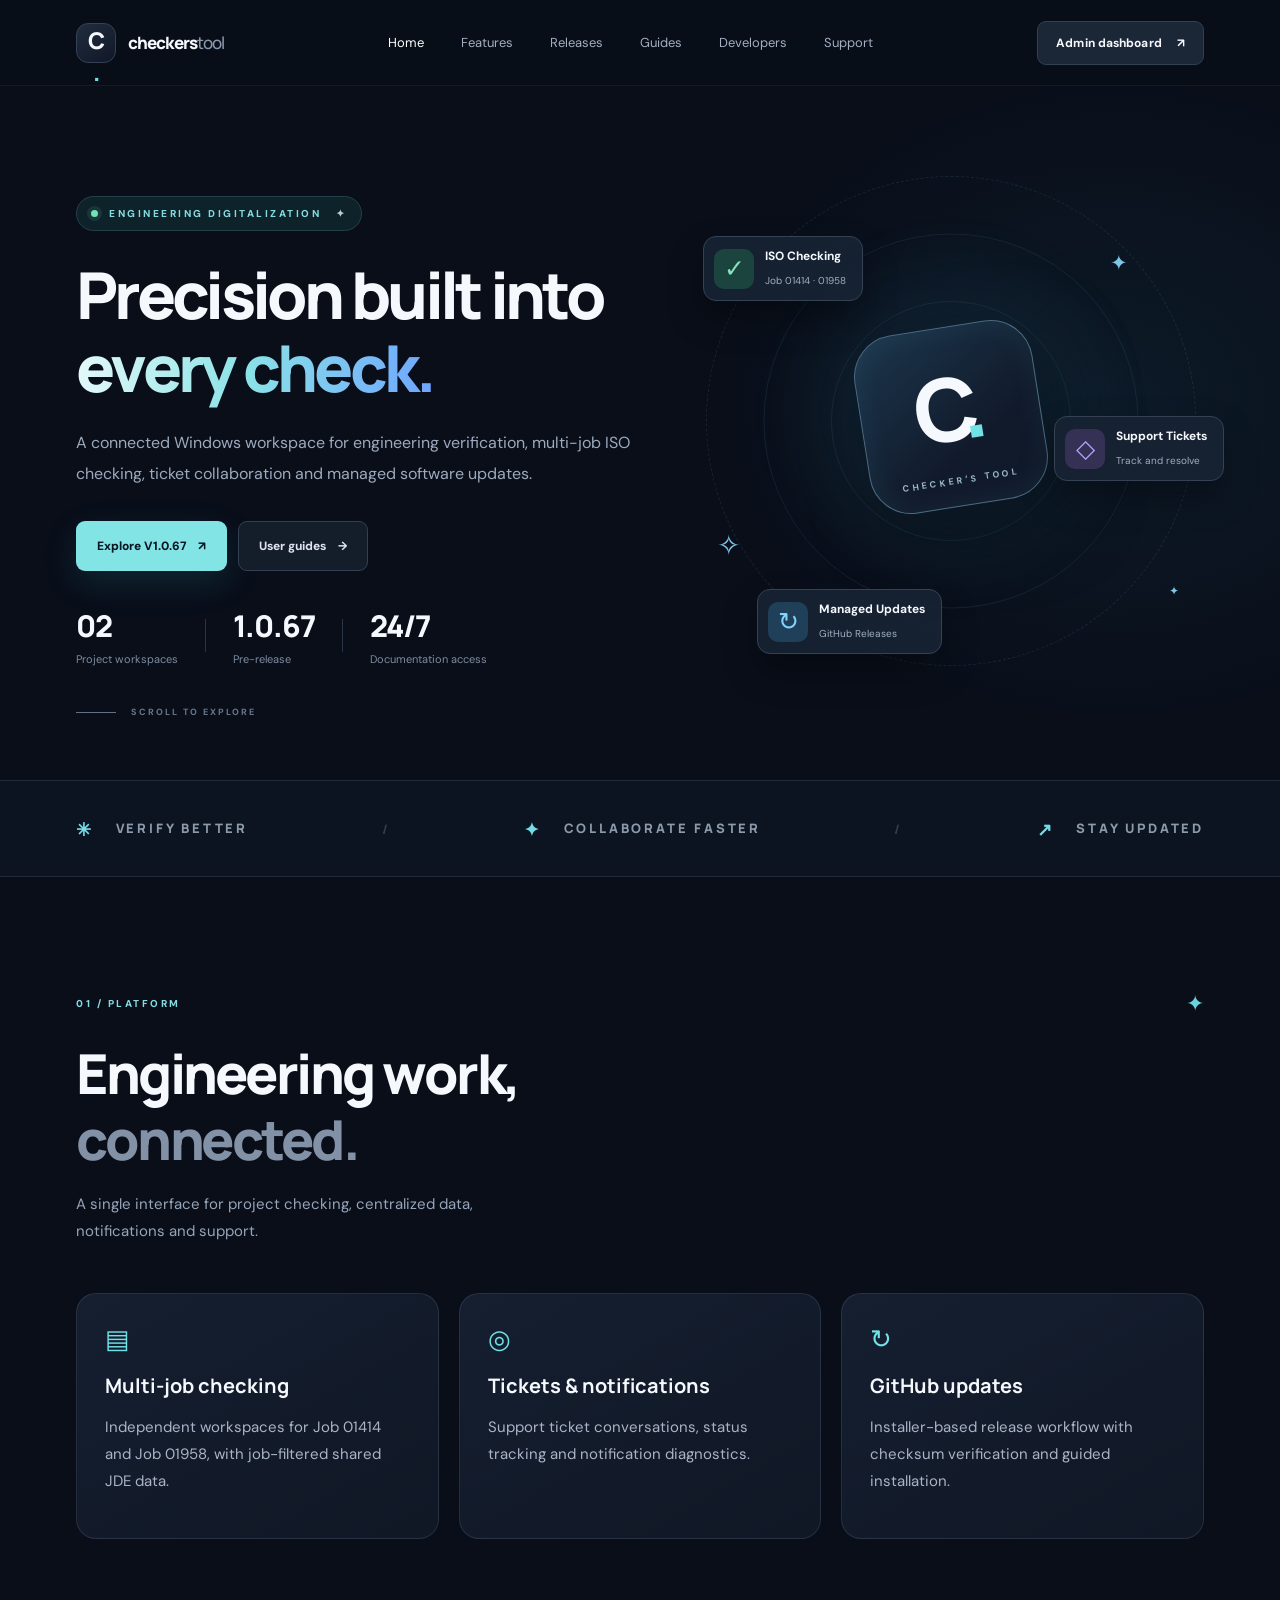
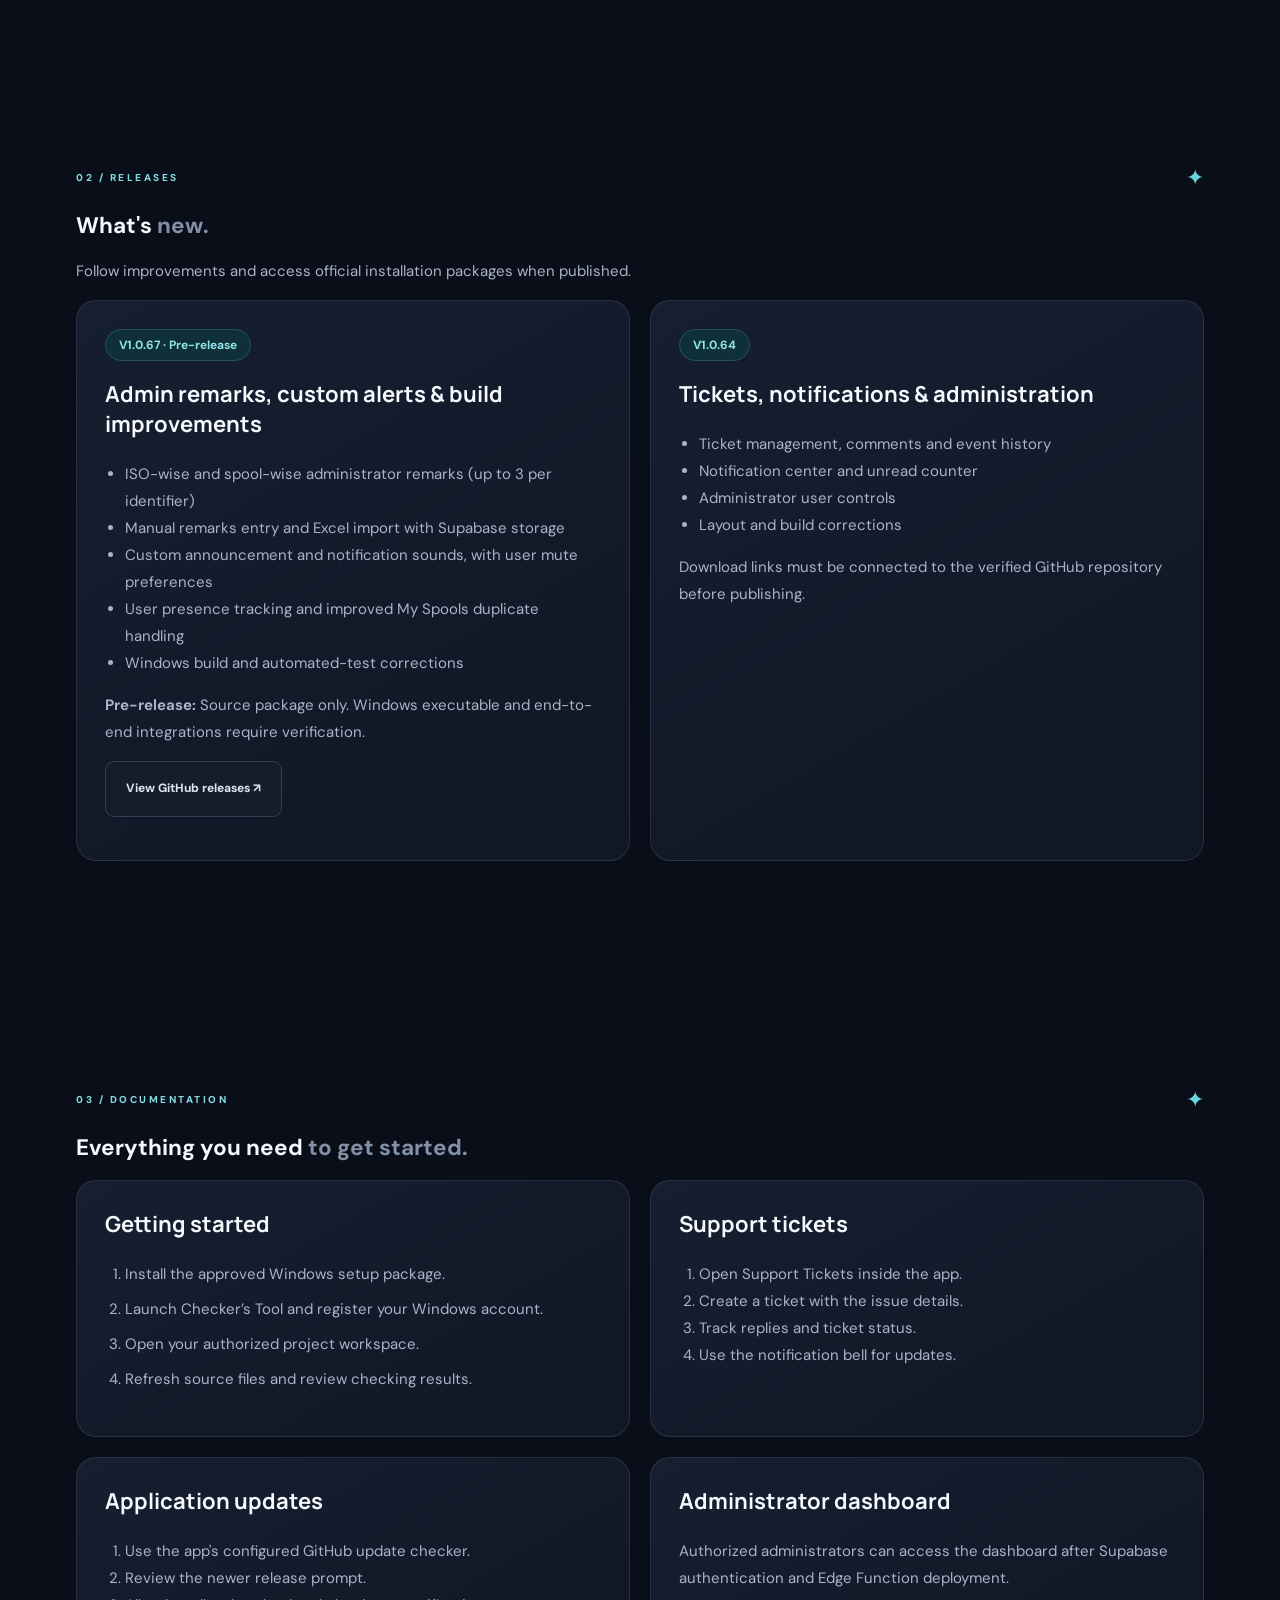
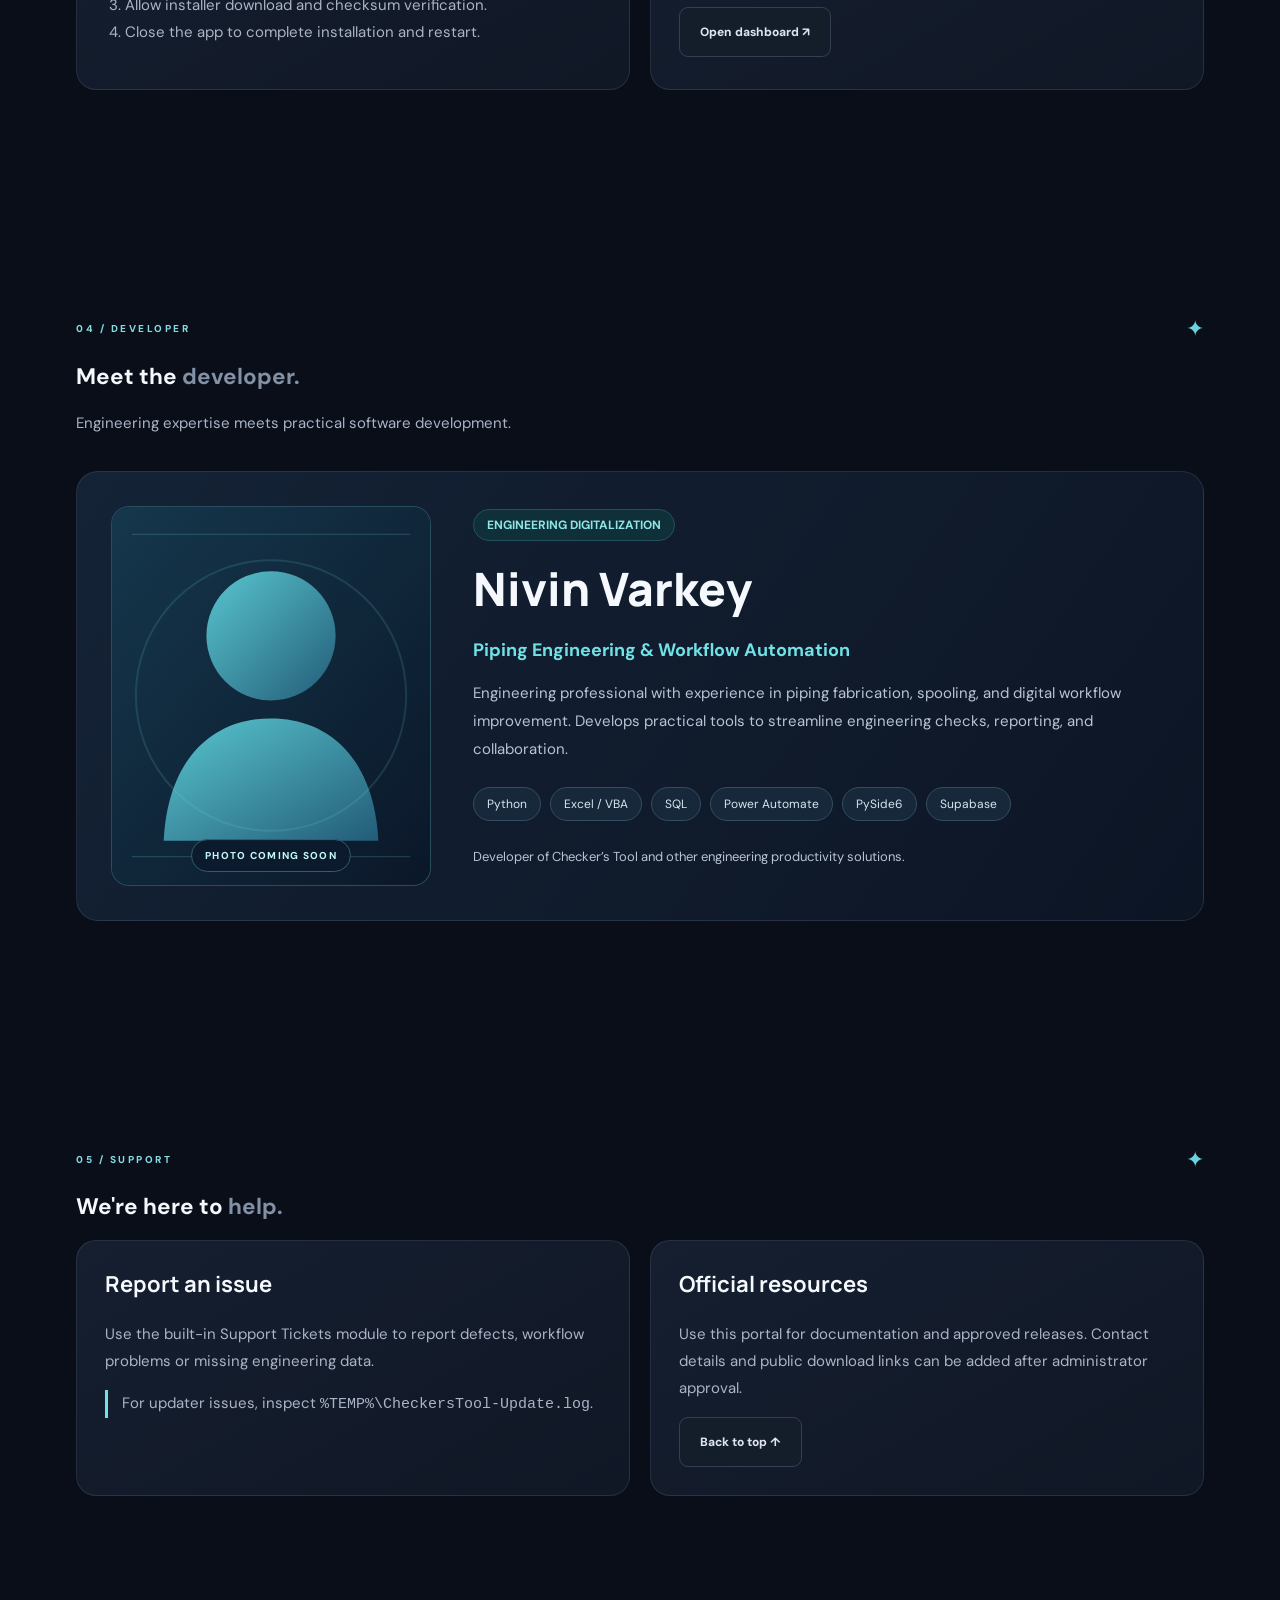
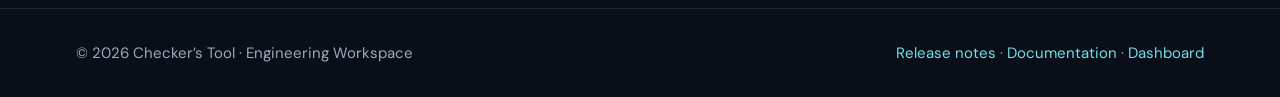
==== commit 7a99d866: "Update Checker’s Tool website for v1.0.67 pre-release" ====
--- a/index.html
+++ b/index.html
@@ -1,10 +1,10 @@
 <!DOCTYPE html>
 <html lang="en"><head><meta charset="UTF-8"><meta name="viewport" content="width=device-width,initial-scale=1"><meta name="theme-color" content="#090e19"><meta name="description" content="Checker’s Tool engineering checking workspace: downloads, release notes, guides, developer information and secure dashboard."><title>Checker’s Tool | Engineering Workspace</title><link rel="icon" href="favicon.svg" type="image/svg+xml"><link rel="preconnect" href="https://fonts.googleapis.com"><link rel="preconnect" href="https://fonts.gstatic.com" crossorigin><link href="https://fonts.googleapis.com/css2?family=DM+Sans:wght@400;500;600;700&family=Manrope:wght@400;500;600;700;800&display=swap" rel="stylesheet"><link rel="stylesheet" href="styles.css"><script src="script.js" defer></script></head>
 <body><div class="site-glow" aria-hidden="true"></div><header class="site-header" id="top"><div class="container nav-wrap"><a class="brand" href="#top" aria-label="Checker’s Tool home"><span class="brand-symbol">C<span class="brand-dot">.</span></span><span class="brand-name">checkers<span>tool</span></span></a><button class="menu-toggle icon-button" id="menuToggle" aria-label="Open menu" aria-expanded="false" aria-controls="navLinks">☰</button><nav class="nav-links" id="navLinks" aria-label="Main navigation"><a href="#home" class="nav-link active">Home</a><a href="#features" class="nav-link">Features</a><a href="#releases" class="nav-link">Releases</a><a href="#guides" class="nav-link">Guides</a><a href="#developers" class="nav-link">Developers</a><a href="#support" class="nav-link">Support</a></nav><a href="dashboard.html" class="nav-cta">Admin dashboard <span aria-hidden="true">↗</span></a></div></header>
-<main><section id="home" class="hero section-pad"><div class="container hero-layout"><div class="hero-copy"><div class="eyebrow"><span class="pulse-dot"></span> ENGINEERING DIGITALIZATION <span class="eyebrow-sparkle">✦</span></div><h1>Precision built into <span class="gradient-text">every check.</span></h1><p class="hero-description">A connected Windows workspace for engineering verification, multi-job ISO checking, ticket collaboration and managed software updates.</p><div class="hero-actions"><a class="button primary" href="#releases">Explore V1.0.65 <span aria-hidden="true">↗</span></a><a class="button secondary" href="#guides">User guides <span aria-hidden="true">→</span></a></div><div class="hero-metrics"><div><strong>02</strong><span>Project workspaces</span></div><div class="metric-divider"></div><div><strong>1.0.65</strong><span>Release candidate</span></div><div class="metric-divider"></div><div><strong>24/7</strong><span>Documentation access</span></div></div></div><div class="hero-art" aria-label="Decorative illustration of connected engineering modules"><div class="orbit orbit-one"></div><div class="orbit orbit-two"></div><div class="orbit orbit-three"></div><div class="art-glow"></div><div class="core-tile"><div class="core-icon">C<span>.</span></div><small>CHECKER’S TOOL</small></div><div class="floating-chip chip-top"><span class="mini-chip-icon color-green">✓</span><div><b>ISO Checking</b><small>Job 01414 · 01958</small></div></div><div class="floating-chip chip-right"><span class="mini-chip-icon color-purple">◇</span><div><b>Support Tickets</b><small>Track and resolve</small></div></div><div class="floating-chip chip-bottom"><span class="mini-chip-icon color-blue">↻</span><div><b>Managed Updates</b><small>GitHub Releases</small></div></div><div class="art-star star-a">✦</div><div class="art-star star-b">✧</div><div class="art-star star-c">✦</div></div></div><div class="container scroll-prompt"><span class="scroll-line"></span> SCROLL TO EXPLORE</div></section>
+<main><section id="home" class="hero section-pad"><div class="container hero-layout"><div class="hero-copy"><div class="eyebrow"><span class="pulse-dot"></span> ENGINEERING DIGITALIZATION <span class="eyebrow-sparkle">✦</span></div><h1>Precision built into <span class="gradient-text">every check.</span></h1><p class="hero-description">A connected Windows workspace for engineering verification, multi-job ISO checking, ticket collaboration and managed software updates.</p><div class="hero-actions"><a class="button primary" href="#releases">Explore V1.0.67 <span aria-hidden="true">↗</span></a><a class="button secondary" href="#guides">User guides <span aria-hidden="true">→</span></a></div><div class="hero-metrics"><div><strong>02</strong><span>Project workspaces</span></div><div class="metric-divider"></div><div><strong>1.0.67</strong><span>Pre-release</span></div><div class="metric-divider"></div><div><strong>24/7</strong><span>Documentation access</span></div></div></div><div class="hero-art" aria-label="Decorative illustration of connected engineering modules"><div class="orbit orbit-one"></div><div class="orbit orbit-two"></div><div class="orbit orbit-three"></div><div class="art-glow"></div><div class="core-tile"><div class="core-icon">C<span>.</span></div><small>CHECKER’S TOOL</small></div><div class="floating-chip chip-top"><span class="mini-chip-icon color-green">✓</span><div><b>ISO Checking</b><small>Job 01414 · 01958</small></div></div><div class="floating-chip chip-right"><span class="mini-chip-icon color-purple">◇</span><div><b>Support Tickets</b><small>Track and resolve</small></div></div><div class="floating-chip chip-bottom"><span class="mini-chip-icon color-blue">↻</span><div><b>Managed Updates</b><small>GitHub Releases</small></div></div><div class="art-star star-a">✦</div><div class="art-star star-b">✧</div><div class="art-star star-c">✦</div></div></div><div class="container scroll-prompt"><span class="scroll-line"></span> SCROLL TO EXPLORE</div></section>
 <section class="intro-strip" aria-label="Platform principles"><div class="container strip-inner"><div><span class="strip-symbol">✳</span> VERIFY BETTER</div><span class="strip-separator">/</span><div><span class="strip-symbol">✦</span> COLLABORATE FASTER</div><span class="strip-separator">/</span><div><span class="strip-symbol">↗</span> STAY UPDATED</div></div></section>
 <section class="section-pad" id="features"><div class="container"><div class="section-topline"><span class="section-kicker">01 / PLATFORM</span><span class="topline-star">✦</span></div><div class="section-heading-row"><div><h2>Engineering work,<br><span class="muted-heading">connected.</span></h2><p class="section-lead">A single interface for project checking, centralized data, notifications and support.</p></div></div><div class="feature-grid"><article class="feature-card"><span class="feature-icon">▤</span><h3>Multi-job checking</h3><p>Independent workspaces for Job 01414 and Job 01958, with job-filtered shared JDE data.</p></article><article class="feature-card"><span class="feature-icon">◎</span><h3>Tickets & notifications</h3><p>Support ticket conversations, status tracking and notification diagnostics.</p></article><article class="feature-card"><span class="feature-icon">↻</span><h3>GitHub updates</h3><p>Installer-based release workflow with checksum verification and guided installation.</p></article></div></div></section>
-<section class="section-pad" id="releases"><div class="container"><div class="section-topline"><span class="section-kicker">02 / RELEASES</span><span class="topline-star">✦</span></div><h2>What's <span class="muted-heading">new.</span></h2><p class="section-lead">Follow improvements and access official installation packages when published.</p><div class="content-grid"><article class="info-panel"><span class="release-meta">V1.0.65 · Release candidate</span><h3 style="margin-top:18px">Connected portal and managed updates</h3><ul><li>GitHub installer download and SHA-256 validation workflow</li><li>Notification connection diagnostics and recovery feedback</li><li>Online Portal links and dedicated website</li><li>Secure administrator dashboard integration package</li></ul><p><strong>Deployment:</strong> Windows updater and notification delivery require production validation.</p></article><article class="info-panel"><span class="release-meta">V1.0.64</span><h3 style="margin-top:18px">Tickets, notifications & administration</h3><ul><li>Ticket management, comments and event history</li><li>Notification center and unread counter</li><li>Administrator user controls</li><li>Layout and build corrections</li></ul><p>Download links must be connected to the verified GitHub repository before publishing.</p></article></div></div></section>
+<section class="section-pad" id="releases"><div class="container"><div class="section-topline"><span class="section-kicker">02 / RELEASES</span><span class="topline-star">✦</span></div><h2>What's <span class="muted-heading">new.</span></h2><p class="section-lead">Follow improvements and access official installation packages when published.</p><div class="content-grid"><article class="info-panel"><span class="release-meta">V1.0.67 · Pre-release</span><h3 style="margin-top:18px">Admin remarks, custom alerts &amp; build improvements</h3><ul><li>ISO-wise and spool-wise administrator remarks (up to 3 per identifier)</li><li>Manual remarks entry and Excel import with Supabase storage</li><li>Custom announcement and notification sounds, with user mute preferences</li><li>User presence tracking and improved My Spools duplicate handling</li><li>Windows build and automated-test corrections</li></ul><p><strong>Pre-release:</strong> Source package only. Windows executable and end-to-end integrations require verification.</p><p><a class="button secondary" href="https://github.com/Jockeydoom/Checkers-Tool/releases" target="_blank" rel="noopener noreferrer">View GitHub releases ↗</a></p></article><article class="info-panel"><span class="release-meta">V1.0.64</span><h3 style="margin-top:18px">Tickets, notifications & administration</h3><ul><li>Ticket management, comments and event history</li><li>Notification center and unread counter</li><li>Administrator user controls</li><li>Layout and build corrections</li></ul><p>Download links must be connected to the verified GitHub repository before publishing.</p></article></div></div></section>
 <section class="section-pad" id="guides"><div class="container"><div class="section-topline"><span class="section-kicker">03 / DOCUMENTATION</span><span class="topline-star">✦</span></div><h2>Everything you need <span class="muted-heading">to get started.</span></h2><div class="content-grid"><article class="info-panel"><h3>Getting started</h3><ol><li class="guide-step">Install the approved Windows setup package.</li><li class="guide-step">Launch Checker’s Tool and register your Windows account.</li><li class="guide-step">Open your authorized project workspace.</li><li class="guide-step">Refresh source files and review checking results.</li></ol></article><article class="info-panel"><h3>Support tickets</h3><ol><li>Open Support Tickets inside the app.</li><li>Create a ticket with the issue details.</li><li>Track replies and ticket status.</li><li>Use the notification bell for updates.</li></ol></article><article class="info-panel"><h3>Application updates</h3><ol><li>Use the app's configured GitHub update checker.</li><li>Review the newer release prompt.</li><li>Allow installer download and checksum verification.</li><li>Close the app to complete installation and restart.</li></ol></article><article class="info-panel"><h3>Administrator dashboard</h3><p>Authorized administrators can access the dashboard after Supabase authentication and Edge Function deployment.</p><a class="button secondary" href="dashboard.html">Open dashboard ↗</a></article></div></div></section>
 <section class="section-pad" id="developers"><div class="container"><div class="section-topline"><span class="section-kicker">04 / DEVELOPER</span><span class="topline-star">✦</span></div><h2>Meet the <span class="muted-heading">developer.</span></h2><p class="section-lead">Engineering expertise meets practical software development.</p><article class="developer-profile"><div class="developer-photo-wrap"><img src="developer-placeholder.svg" alt="Placeholder portrait illustration; replace with the developer’s actual photograph" class="developer-photo" width="320" height="380"><span class="developer-photo-label">PHOTO COMING SOON</span></div><div class="developer-details"><span class="release-meta">ENGINEERING DIGITALIZATION</span><h3>Nivin Varkey</h3><p class="developer-role">Piping Engineering &amp; Workflow Automation</p><p>Engineering professional with experience in piping fabrication, spooling, and digital workflow improvement. Develops practical tools to streamline engineering checks, reporting, and collaboration.</p><div class="developer-tags"><span>Python</span><span>Excel / VBA</span><span>SQL</span><span>Power Automate</span><span>PySide6</span><span>Supabase</span></div><p class="developer-footnote">Developer of Checker’s Tool and other engineering productivity solutions.</p></div></article></div></section>
 <section class="section-pad" id="support"><div class="container"><div class="section-topline"><span class="section-kicker">05 / SUPPORT</span><span class="topline-star">✦</span></div><h2>We're here to <span class="muted-heading">help.</span></h2><div class="content-grid"><article class="info-panel"><h3>Report an issue</h3><p>Use the built-in Support Tickets module to report defects, workflow problems or missing engineering data.</p><p class="support-note">For updater issues, inspect <code>%TEMP%\CheckersTool-Update.log</code>.</p></article><article class="info-panel"><h3>Official resources</h3><p>Use this portal for documentation and approved releases. Contact details and public download links can be added after administrator approval.</p><a class="button secondary" href="#top">Back to top ↑</a></article></div></div></section></main><footer class="site-footer-custom"><div class="container"><span>© 2026 Checker’s Tool · Engineering Workspace</span><span><a href="#releases">Release notes</a> · <a href="#guides">Documentation</a> · <a href="dashboard.html">Dashboard</a></span></div></footer></body></html>
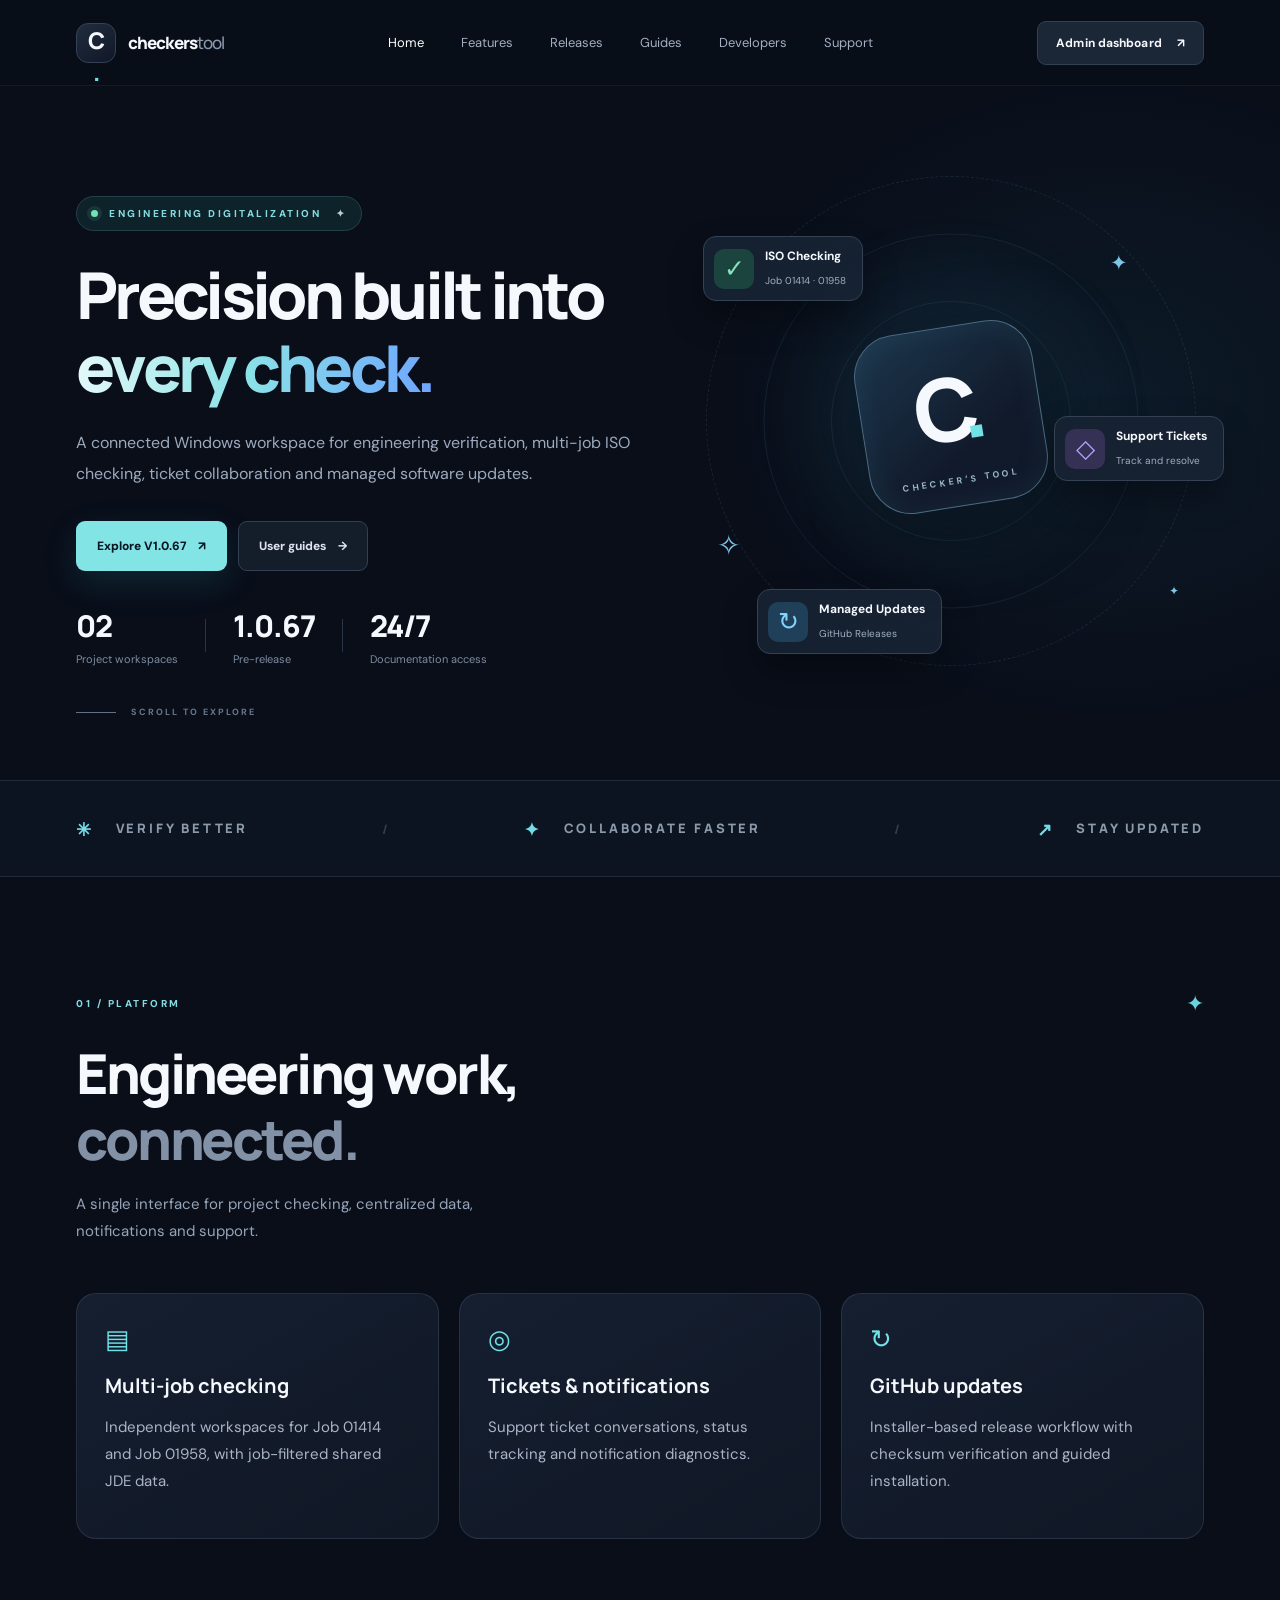
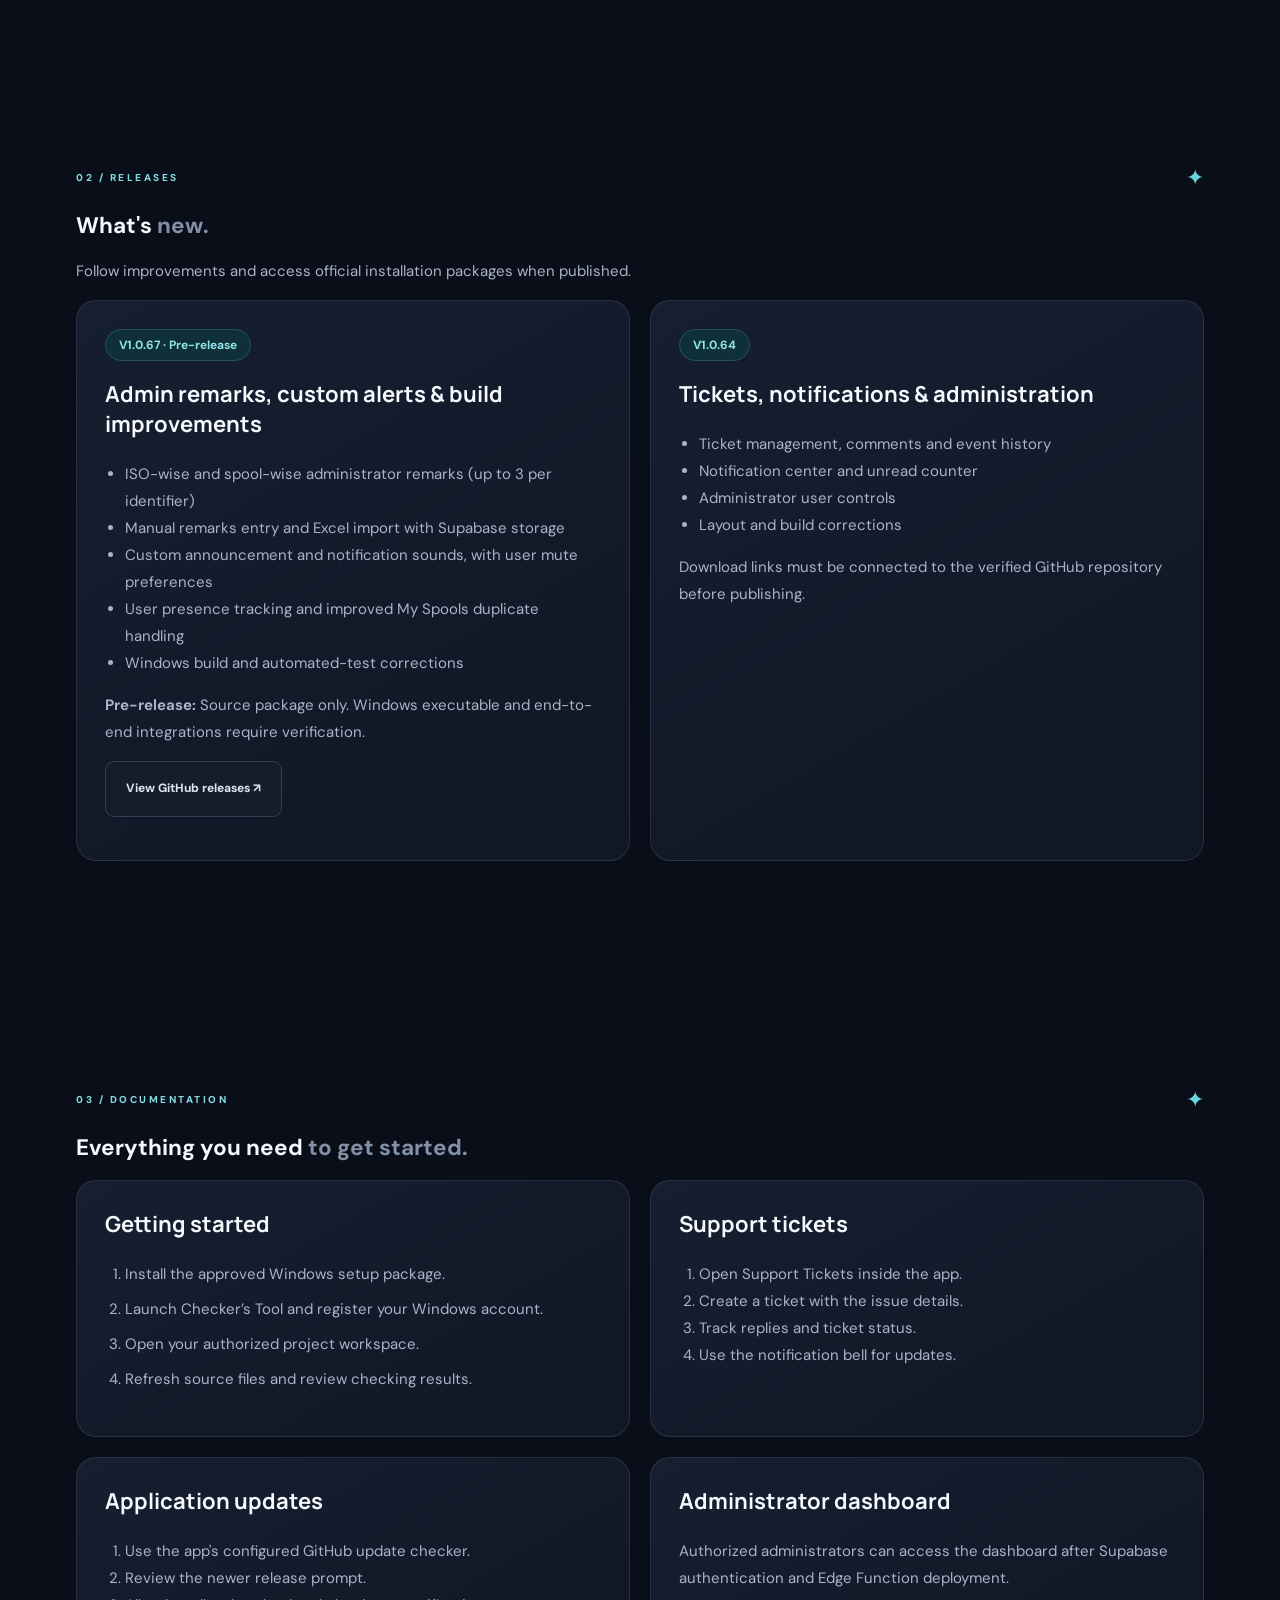
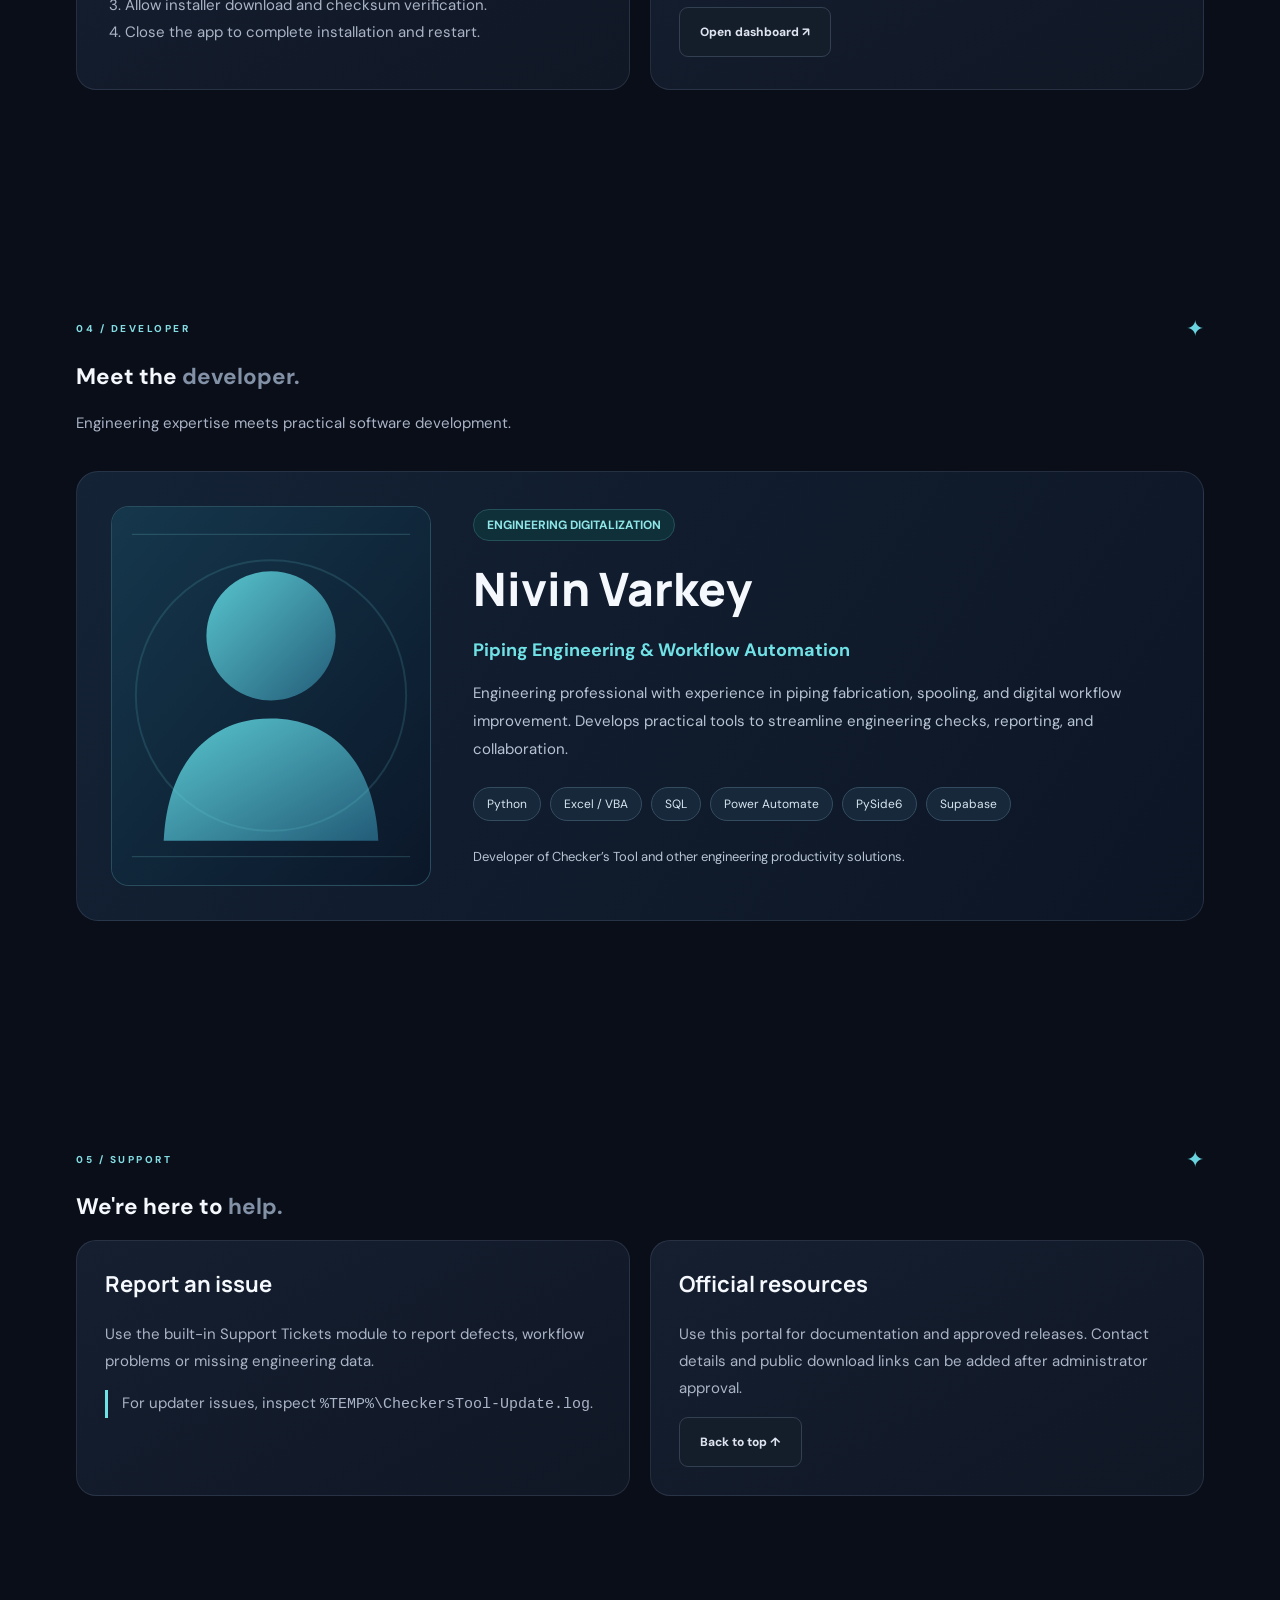
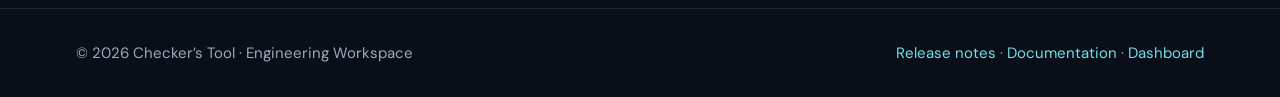
==== commit 77e169a0: "Prepare developer section to display updated portrait with fallback" ====
--- a/index.html
+++ b/index.html
@@ -6,5 +6,5 @@
 <section class="section-pad" id="features"><div class="container"><div class="section-topline"><span class="section-kicker">01 / PLATFORM</span><span class="topline-star">✦</span></div><div class="section-heading-row"><div><h2>Engineering work,<br><span class="muted-heading">connected.</span></h2><p class="section-lead">A single interface for project checking, centralized data, notifications and support.</p></div></div><div class="feature-grid"><article class="feature-card"><span class="feature-icon">▤</span><h3>Multi-job checking</h3><p>Independent workspaces for Job 01414 and Job 01958, with job-filtered shared JDE data.</p></article><article class="feature-card"><span class="feature-icon">◎</span><h3>Tickets & notifications</h3><p>Support ticket conversations, status tracking and notification diagnostics.</p></article><article class="feature-card"><span class="feature-icon">↻</span><h3>GitHub updates</h3><p>Installer-based release workflow with checksum verification and guided installation.</p></article></div></div></section>
 <section class="section-pad" id="releases"><div class="container"><div class="section-topline"><span class="section-kicker">02 / RELEASES</span><span class="topline-star">✦</span></div><h2>What's <span class="muted-heading">new.</span></h2><p class="section-lead">Follow improvements and access official installation packages when published.</p><div class="content-grid"><article class="info-panel"><span class="release-meta">V1.0.67 · Pre-release</span><h3 style="margin-top:18px">Admin remarks, custom alerts &amp; build improvements</h3><ul><li>ISO-wise and spool-wise administrator remarks (up to 3 per identifier)</li><li>Manual remarks entry and Excel import with Supabase storage</li><li>Custom announcement and notification sounds, with user mute preferences</li><li>User presence tracking and improved My Spools duplicate handling</li><li>Windows build and automated-test corrections</li></ul><p><strong>Pre-release:</strong> Source package only. Windows executable and end-to-end integrations require verification.</p><p><a class="button secondary" href="https://github.com/Jockeydoom/Checkers-Tool/releases" target="_blank" rel="noopener noreferrer">View GitHub releases ↗</a></p></article><article class="info-panel"><span class="release-meta">V1.0.64</span><h3 style="margin-top:18px">Tickets, notifications & administration</h3><ul><li>Ticket management, comments and event history</li><li>Notification center and unread counter</li><li>Administrator user controls</li><li>Layout and build corrections</li></ul><p>Download links must be connected to the verified GitHub repository before publishing.</p></article></div></div></section>
 <section class="section-pad" id="guides"><div class="container"><div class="section-topline"><span class="section-kicker">03 / DOCUMENTATION</span><span class="topline-star">✦</span></div><h2>Everything you need <span class="muted-heading">to get started.</span></h2><div class="content-grid"><article class="info-panel"><h3>Getting started</h3><ol><li class="guide-step">Install the approved Windows setup package.</li><li class="guide-step">Launch Checker’s Tool and register your Windows account.</li><li class="guide-step">Open your authorized project workspace.</li><li class="guide-step">Refresh source files and review checking results.</li></ol></article><article class="info-panel"><h3>Support tickets</h3><ol><li>Open Support Tickets inside the app.</li><li>Create a ticket with the issue details.</li><li>Track replies and ticket status.</li><li>Use the notification bell for updates.</li></ol></article><article class="info-panel"><h3>Application updates</h3><ol><li>Use the app's configured GitHub update checker.</li><li>Review the newer release prompt.</li><li>Allow installer download and checksum verification.</li><li>Close the app to complete installation and restart.</li></ol></article><article class="info-panel"><h3>Administrator dashboard</h3><p>Authorized administrators can access the dashboard after Supabase authentication and Edge Function deployment.</p><a class="button secondary" href="dashboard.html">Open dashboard ↗</a></article></div></div></section>
-<section class="section-pad" id="developers"><div class="container"><div class="section-topline"><span class="section-kicker">04 / DEVELOPER</span><span class="topline-star">✦</span></div><h2>Meet the <span class="muted-heading">developer.</span></h2><p class="section-lead">Engineering expertise meets practical software development.</p><article class="developer-profile"><div class="developer-photo-wrap"><img src="developer-placeholder.svg" alt="Placeholder portrait illustration; replace with the developer’s actual photograph" class="developer-photo" width="320" height="380"><span class="developer-photo-label">PHOTO COMING SOON</span></div><div class="developer-details"><span class="release-meta">ENGINEERING DIGITALIZATION</span><h3>Nivin Varkey</h3><p class="developer-role">Piping Engineering &amp; Workflow Automation</p><p>Engineering professional with experience in piping fabrication, spooling, and digital workflow improvement. Develops practical tools to streamline engineering checks, reporting, and collaboration.</p><div class="developer-tags"><span>Python</span><span>Excel / VBA</span><span>SQL</span><span>Power Automate</span><span>PySide6</span><span>Supabase</span></div><p class="developer-footnote">Developer of Checker’s Tool and other engineering productivity solutions.</p></div></article></div></section>
+<section class="section-pad" id="developers"><div class="container"><div class="section-topline"><span class="section-kicker">04 / DEVELOPER</span><span class="topline-star">✦</span></div><h2>Meet the <span class="muted-heading">developer.</span></h2><p class="section-lead">Engineering expertise meets practical software development.</p><article class="developer-profile"><div class="developer-photo-wrap"><img src="developer-photo.jpg" onerror="this.onerror=null;this.src='developer-placeholder.svg'" alt="Portrait of Nivin Varkey, Checker’s Tool developer" class="developer-photo" width="320" height="380"></div><div class="developer-details"><span class="release-meta">ENGINEERING DIGITALIZATION</span><h3>Nivin Varkey</h3><p class="developer-role">Piping Engineering &amp; Workflow Automation</p><p>Engineering professional with experience in piping fabrication, spooling, and digital workflow improvement. Develops practical tools to streamline engineering checks, reporting, and collaboration.</p><div class="developer-tags"><span>Python</span><span>Excel / VBA</span><span>SQL</span><span>Power Automate</span><span>PySide6</span><span>Supabase</span></div><p class="developer-footnote">Developer of Checker’s Tool and other engineering productivity solutions.</p></div></article></div></section>
 <section class="section-pad" id="support"><div class="container"><div class="section-topline"><span class="section-kicker">05 / SUPPORT</span><span class="topline-star">✦</span></div><h2>We're here to <span class="muted-heading">help.</span></h2><div class="content-grid"><article class="info-panel"><h3>Report an issue</h3><p>Use the built-in Support Tickets module to report defects, workflow problems or missing engineering data.</p><p class="support-note">For updater issues, inspect <code>%TEMP%\CheckersTool-Update.log</code>.</p></article><article class="info-panel"><h3>Official resources</h3><p>Use this portal for documentation and approved releases. Contact details and public download links can be added after administrator approval.</p><a class="button secondary" href="#top">Back to top ↑</a></article></div></div></section></main><footer class="site-footer-custom"><div class="container"><span>© 2026 Checker’s Tool · Engineering Workspace</span><span><a href="#releases">Release notes</a> · <a href="#guides">Documentation</a> · <a href="dashboard.html">Dashboard</a></span></div></footer></body></html>
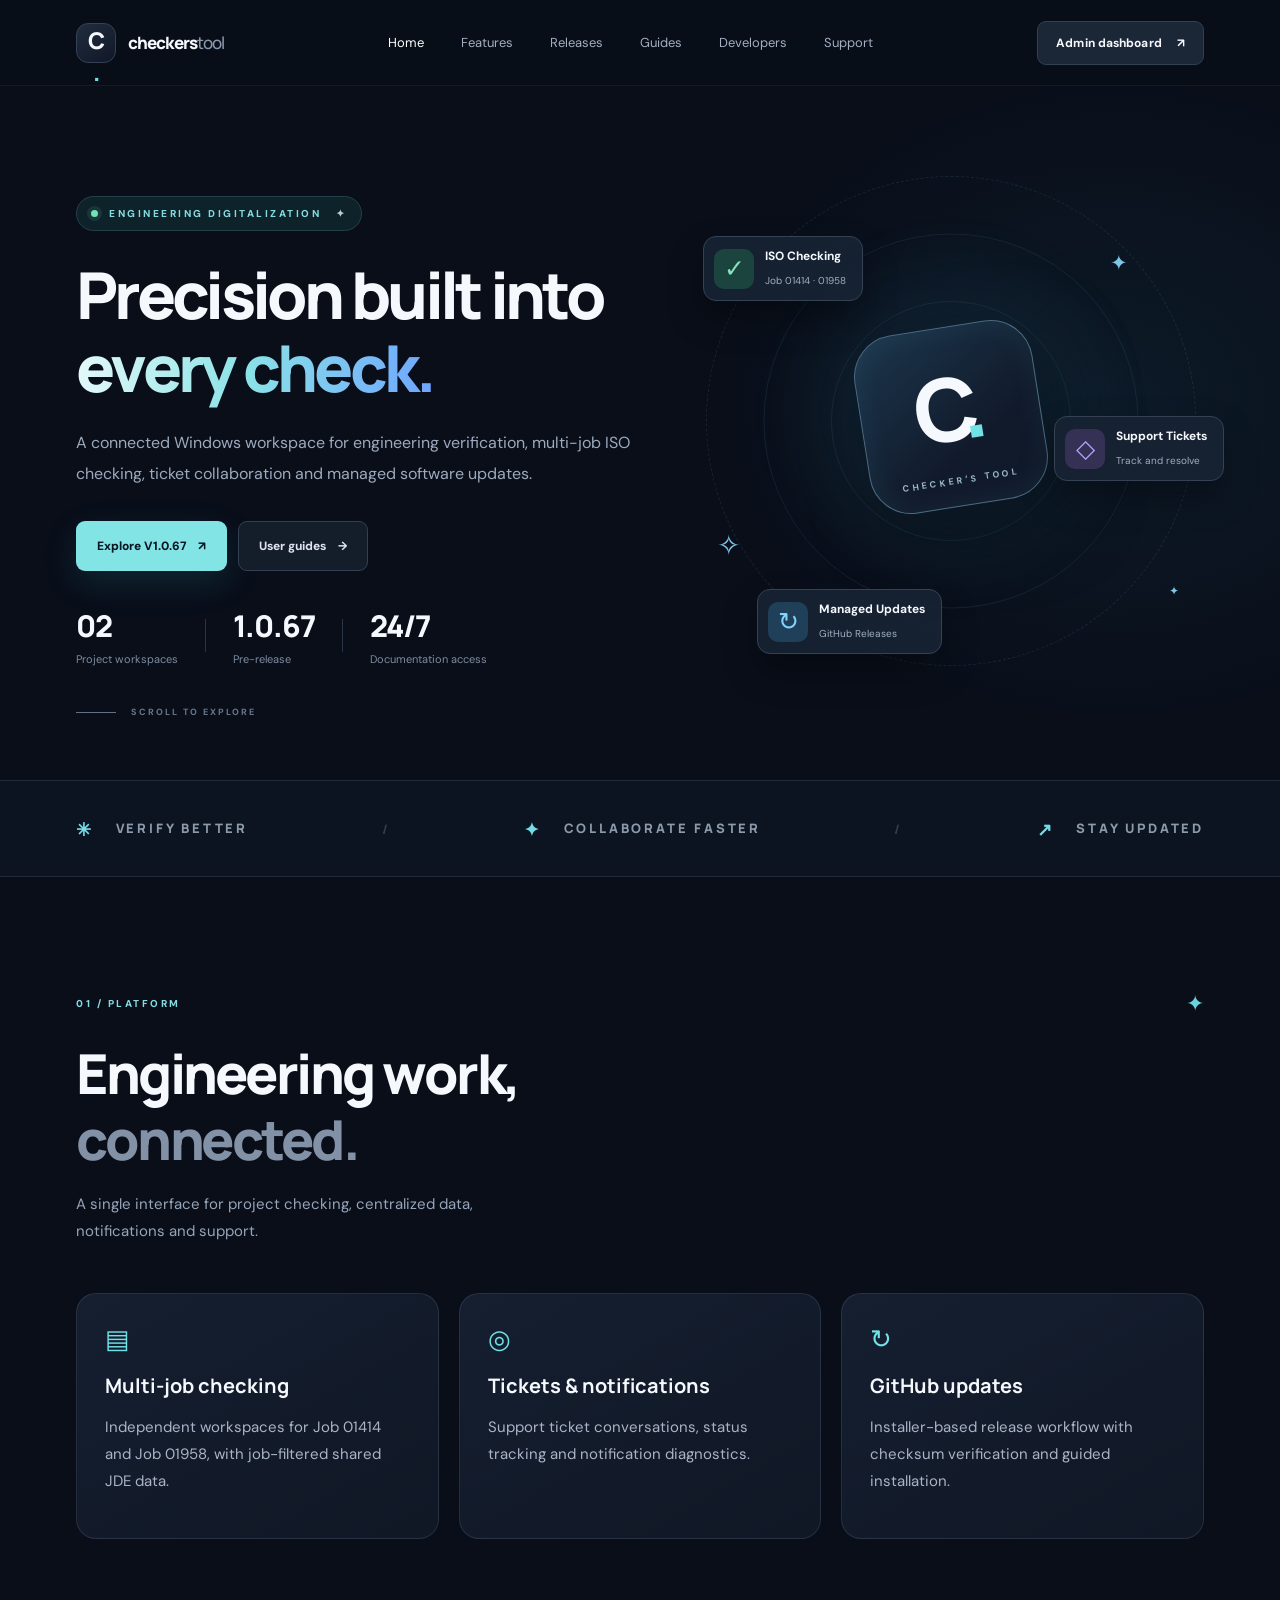
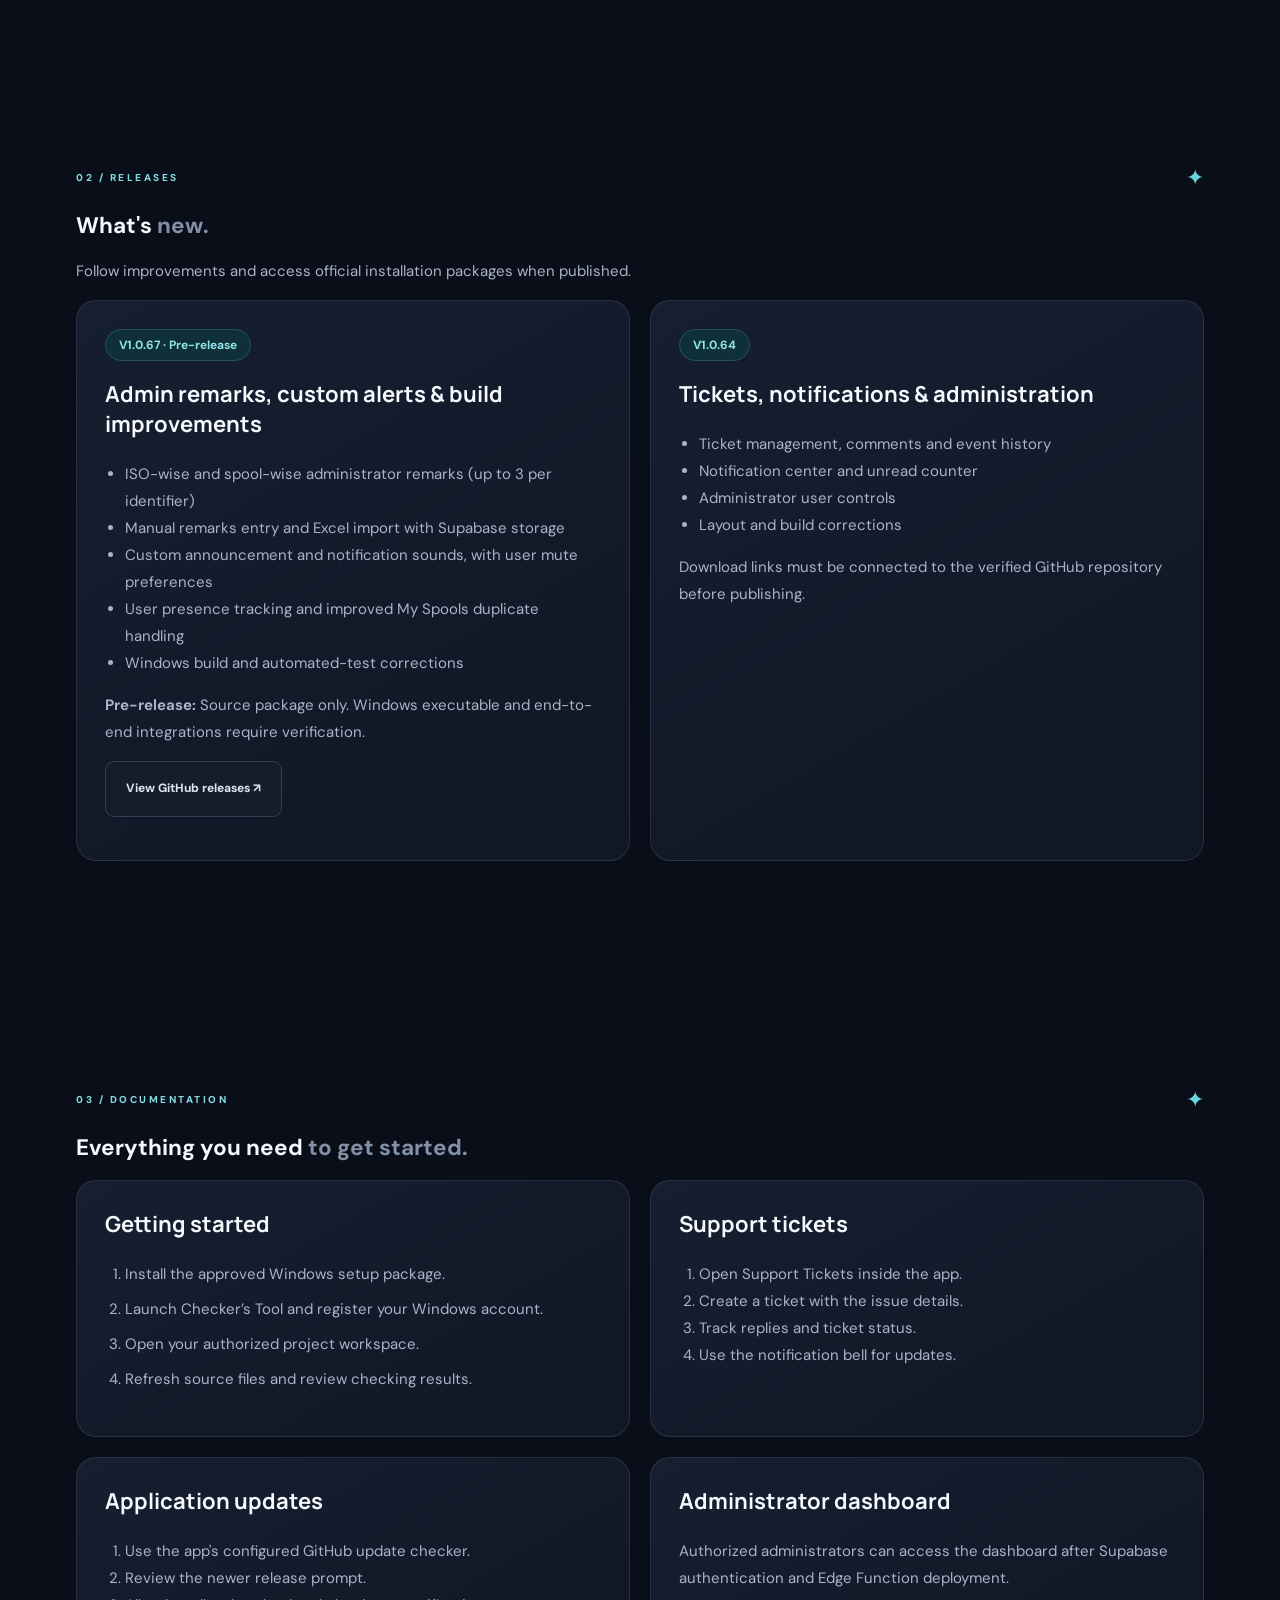
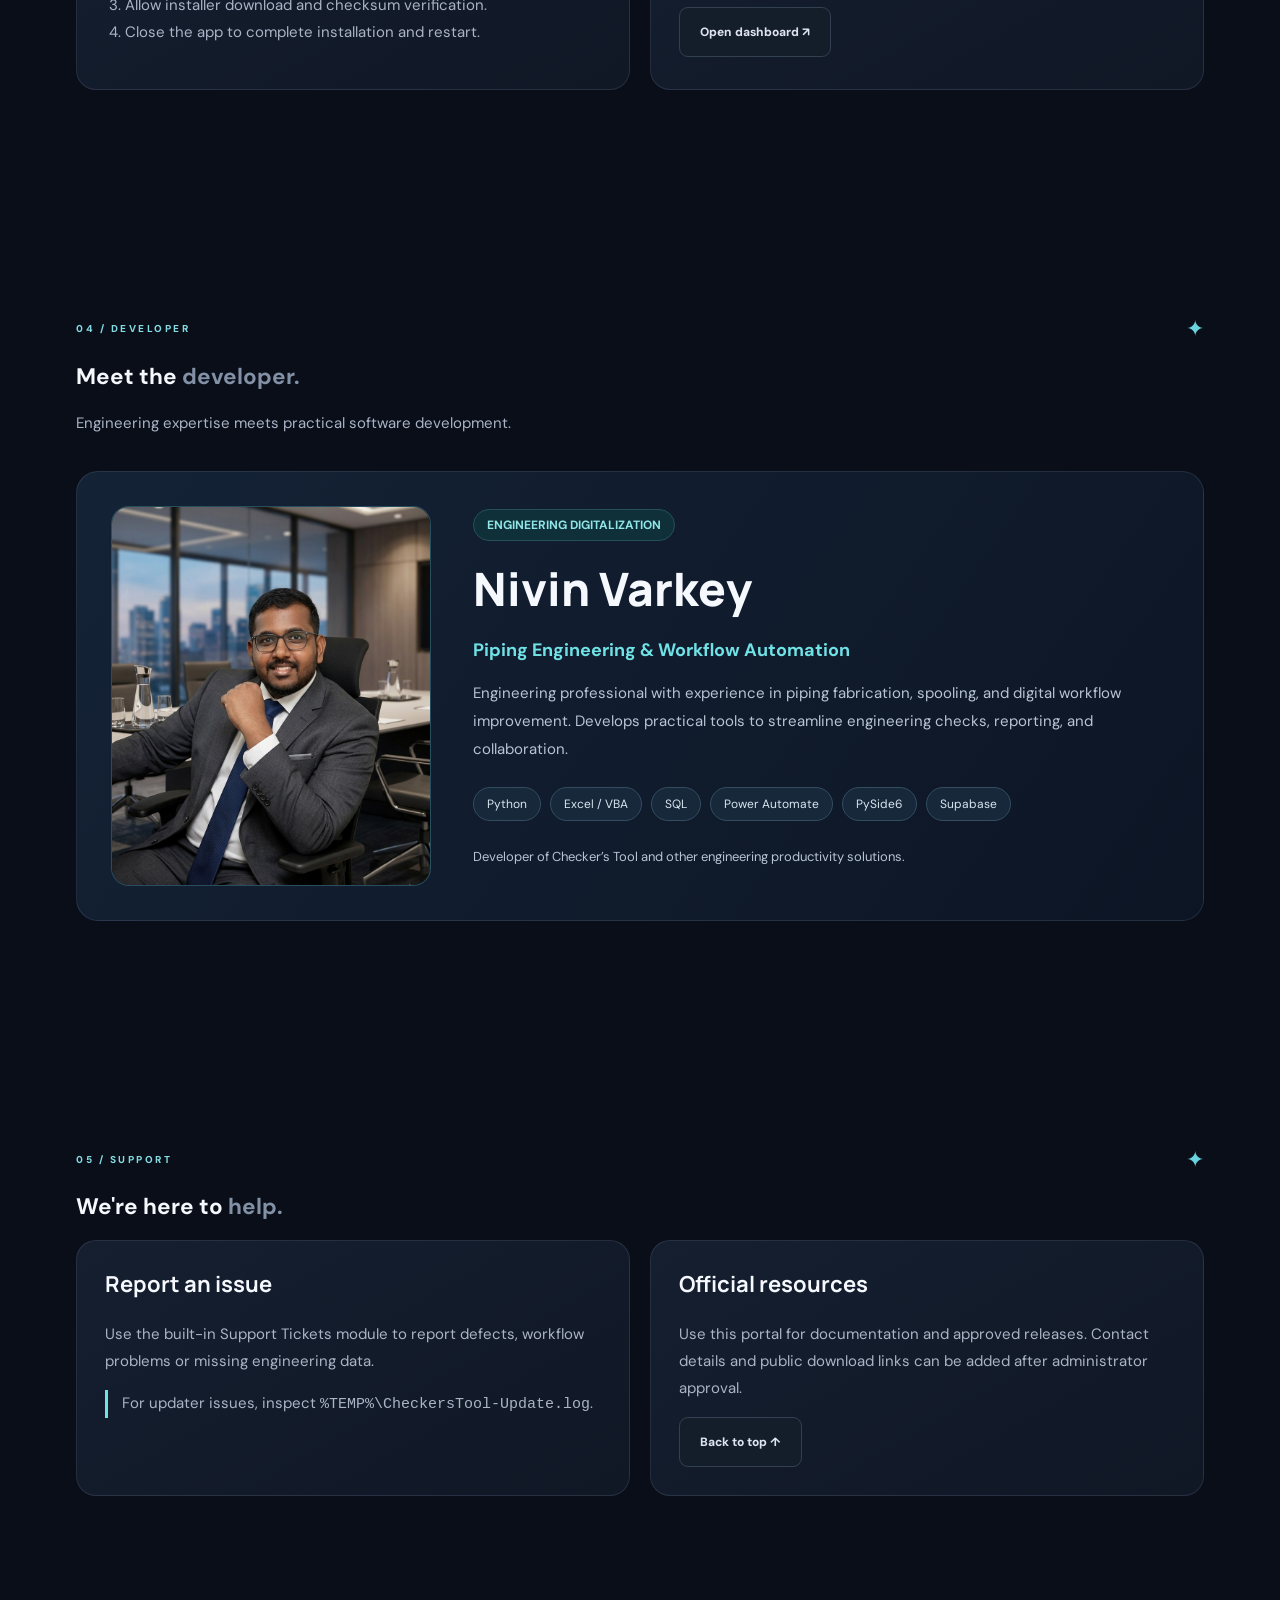
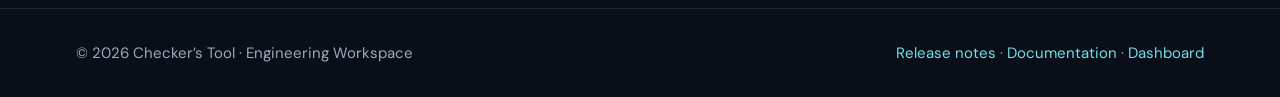
==== commit de2396bc: "Use uploaded developer portrait on website" ====
--- a/index.html
+++ b/index.html
@@ -6,5 +6,5 @@
 <section class="section-pad" id="features"><div class="container"><div class="section-topline"><span class="section-kicker">01 / PLATFORM</span><span class="topline-star">✦</span></div><div class="section-heading-row"><div><h2>Engineering work,<br><span class="muted-heading">connected.</span></h2><p class="section-lead">A single interface for project checking, centralized data, notifications and support.</p></div></div><div class="feature-grid"><article class="feature-card"><span class="feature-icon">▤</span><h3>Multi-job checking</h3><p>Independent workspaces for Job 01414 and Job 01958, with job-filtered shared JDE data.</p></article><article class="feature-card"><span class="feature-icon">◎</span><h3>Tickets & notifications</h3><p>Support ticket conversations, status tracking and notification diagnostics.</p></article><article class="feature-card"><span class="feature-icon">↻</span><h3>GitHub updates</h3><p>Installer-based release workflow with checksum verification and guided installation.</p></article></div></div></section>
 <section class="section-pad" id="releases"><div class="container"><div class="section-topline"><span class="section-kicker">02 / RELEASES</span><span class="topline-star">✦</span></div><h2>What's <span class="muted-heading">new.</span></h2><p class="section-lead">Follow improvements and access official installation packages when published.</p><div class="content-grid"><article class="info-panel"><span class="release-meta">V1.0.67 · Pre-release</span><h3 style="margin-top:18px">Admin remarks, custom alerts &amp; build improvements</h3><ul><li>ISO-wise and spool-wise administrator remarks (up to 3 per identifier)</li><li>Manual remarks entry and Excel import with Supabase storage</li><li>Custom announcement and notification sounds, with user mute preferences</li><li>User presence tracking and improved My Spools duplicate handling</li><li>Windows build and automated-test corrections</li></ul><p><strong>Pre-release:</strong> Source package only. Windows executable and end-to-end integrations require verification.</p><p><a class="button secondary" href="https://github.com/Jockeydoom/Checkers-Tool/releases" target="_blank" rel="noopener noreferrer">View GitHub releases ↗</a></p></article><article class="info-panel"><span class="release-meta">V1.0.64</span><h3 style="margin-top:18px">Tickets, notifications & administration</h3><ul><li>Ticket management, comments and event history</li><li>Notification center and unread counter</li><li>Administrator user controls</li><li>Layout and build corrections</li></ul><p>Download links must be connected to the verified GitHub repository before publishing.</p></article></div></div></section>
 <section class="section-pad" id="guides"><div class="container"><div class="section-topline"><span class="section-kicker">03 / DOCUMENTATION</span><span class="topline-star">✦</span></div><h2>Everything you need <span class="muted-heading">to get started.</span></h2><div class="content-grid"><article class="info-panel"><h3>Getting started</h3><ol><li class="guide-step">Install the approved Windows setup package.</li><li class="guide-step">Launch Checker’s Tool and register your Windows account.</li><li class="guide-step">Open your authorized project workspace.</li><li class="guide-step">Refresh source files and review checking results.</li></ol></article><article class="info-panel"><h3>Support tickets</h3><ol><li>Open Support Tickets inside the app.</li><li>Create a ticket with the issue details.</li><li>Track replies and ticket status.</li><li>Use the notification bell for updates.</li></ol></article><article class="info-panel"><h3>Application updates</h3><ol><li>Use the app's configured GitHub update checker.</li><li>Review the newer release prompt.</li><li>Allow installer download and checksum verification.</li><li>Close the app to complete installation and restart.</li></ol></article><article class="info-panel"><h3>Administrator dashboard</h3><p>Authorized administrators can access the dashboard after Supabase authentication and Edge Function deployment.</p><a class="button secondary" href="dashboard.html">Open dashboard ↗</a></article></div></div></section>
-<section class="section-pad" id="developers"><div class="container"><div class="section-topline"><span class="section-kicker">04 / DEVELOPER</span><span class="topline-star">✦</span></div><h2>Meet the <span class="muted-heading">developer.</span></h2><p class="section-lead">Engineering expertise meets practical software development.</p><article class="developer-profile"><div class="developer-photo-wrap"><img src="developer-photo.jpg" onerror="this.onerror=null;this.src='developer-placeholder.svg'" alt="Portrait of Nivin Varkey, Checker’s Tool developer" class="developer-photo" width="320" height="380"></div><div class="developer-details"><span class="release-meta">ENGINEERING DIGITALIZATION</span><h3>Nivin Varkey</h3><p class="developer-role">Piping Engineering &amp; Workflow Automation</p><p>Engineering professional with experience in piping fabrication, spooling, and digital workflow improvement. Develops practical tools to streamline engineering checks, reporting, and collaboration.</p><div class="developer-tags"><span>Python</span><span>Excel / VBA</span><span>SQL</span><span>Power Automate</span><span>PySide6</span><span>Supabase</span></div><p class="developer-footnote">Developer of Checker’s Tool and other engineering productivity solutions.</p></div></article></div></section>
+<section class="section-pad" id="developers"><div class="container"><div class="section-topline"><span class="section-kicker">04 / DEVELOPER</span><span class="topline-star">✦</span></div><h2>Meet the <span class="muted-heading">developer.</span></h2><p class="section-lead">Engineering expertise meets practical software development.</p><article class="developer-profile"><div class="developer-photo-wrap"><img src="checkerstool-developer-photo.jpg" onerror="this.onerror=null;this.src='developer-placeholder.svg'" alt="Portrait of Nivin Varkey, Checker’s Tool developer" class="developer-photo" width="320" height="380"></div><div class="developer-details"><span class="release-meta">ENGINEERING DIGITALIZATION</span><h3>Nivin Varkey</h3><p class="developer-role">Piping Engineering &amp; Workflow Automation</p><p>Engineering professional with experience in piping fabrication, spooling, and digital workflow improvement. Develops practical tools to streamline engineering checks, reporting, and collaboration.</p><div class="developer-tags"><span>Python</span><span>Excel / VBA</span><span>SQL</span><span>Power Automate</span><span>PySide6</span><span>Supabase</span></div><p class="developer-footnote">Developer of Checker’s Tool and other engineering productivity solutions.</p></div></article></div></section>
 <section class="section-pad" id="support"><div class="container"><div class="section-topline"><span class="section-kicker">05 / SUPPORT</span><span class="topline-star">✦</span></div><h2>We're here to <span class="muted-heading">help.</span></h2><div class="content-grid"><article class="info-panel"><h3>Report an issue</h3><p>Use the built-in Support Tickets module to report defects, workflow problems or missing engineering data.</p><p class="support-note">For updater issues, inspect <code>%TEMP%\CheckersTool-Update.log</code>.</p></article><article class="info-panel"><h3>Official resources</h3><p>Use this portal for documentation and approved releases. Contact details and public download links can be added after administrator approval.</p><a class="button secondary" href="#top">Back to top ↑</a></article></div></div></section></main><footer class="site-footer-custom"><div class="container"><span>© 2026 Checker’s Tool · Engineering Workspace</span><span><a href="#releases">Release notes</a> · <a href="#guides">Documentation</a> · <a href="dashboard.html">Dashboard</a></span></div></footer></body></html>
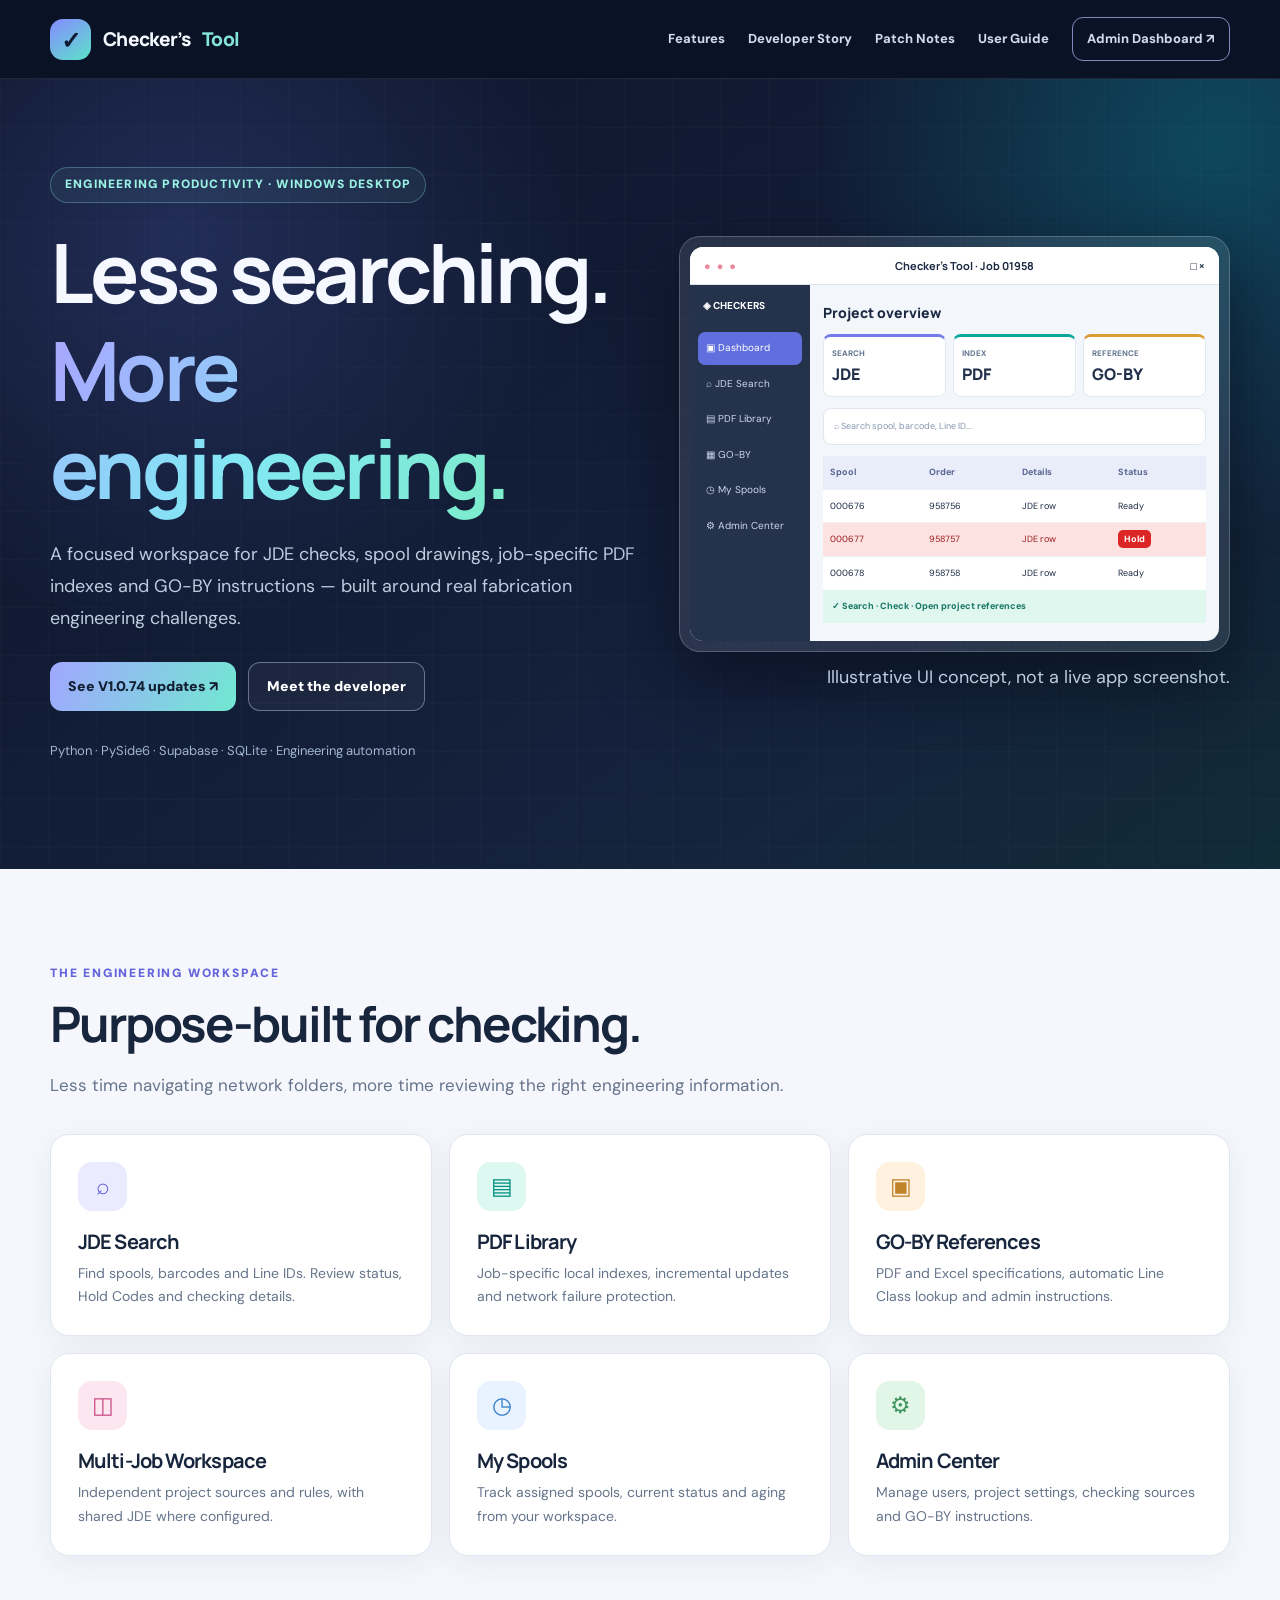
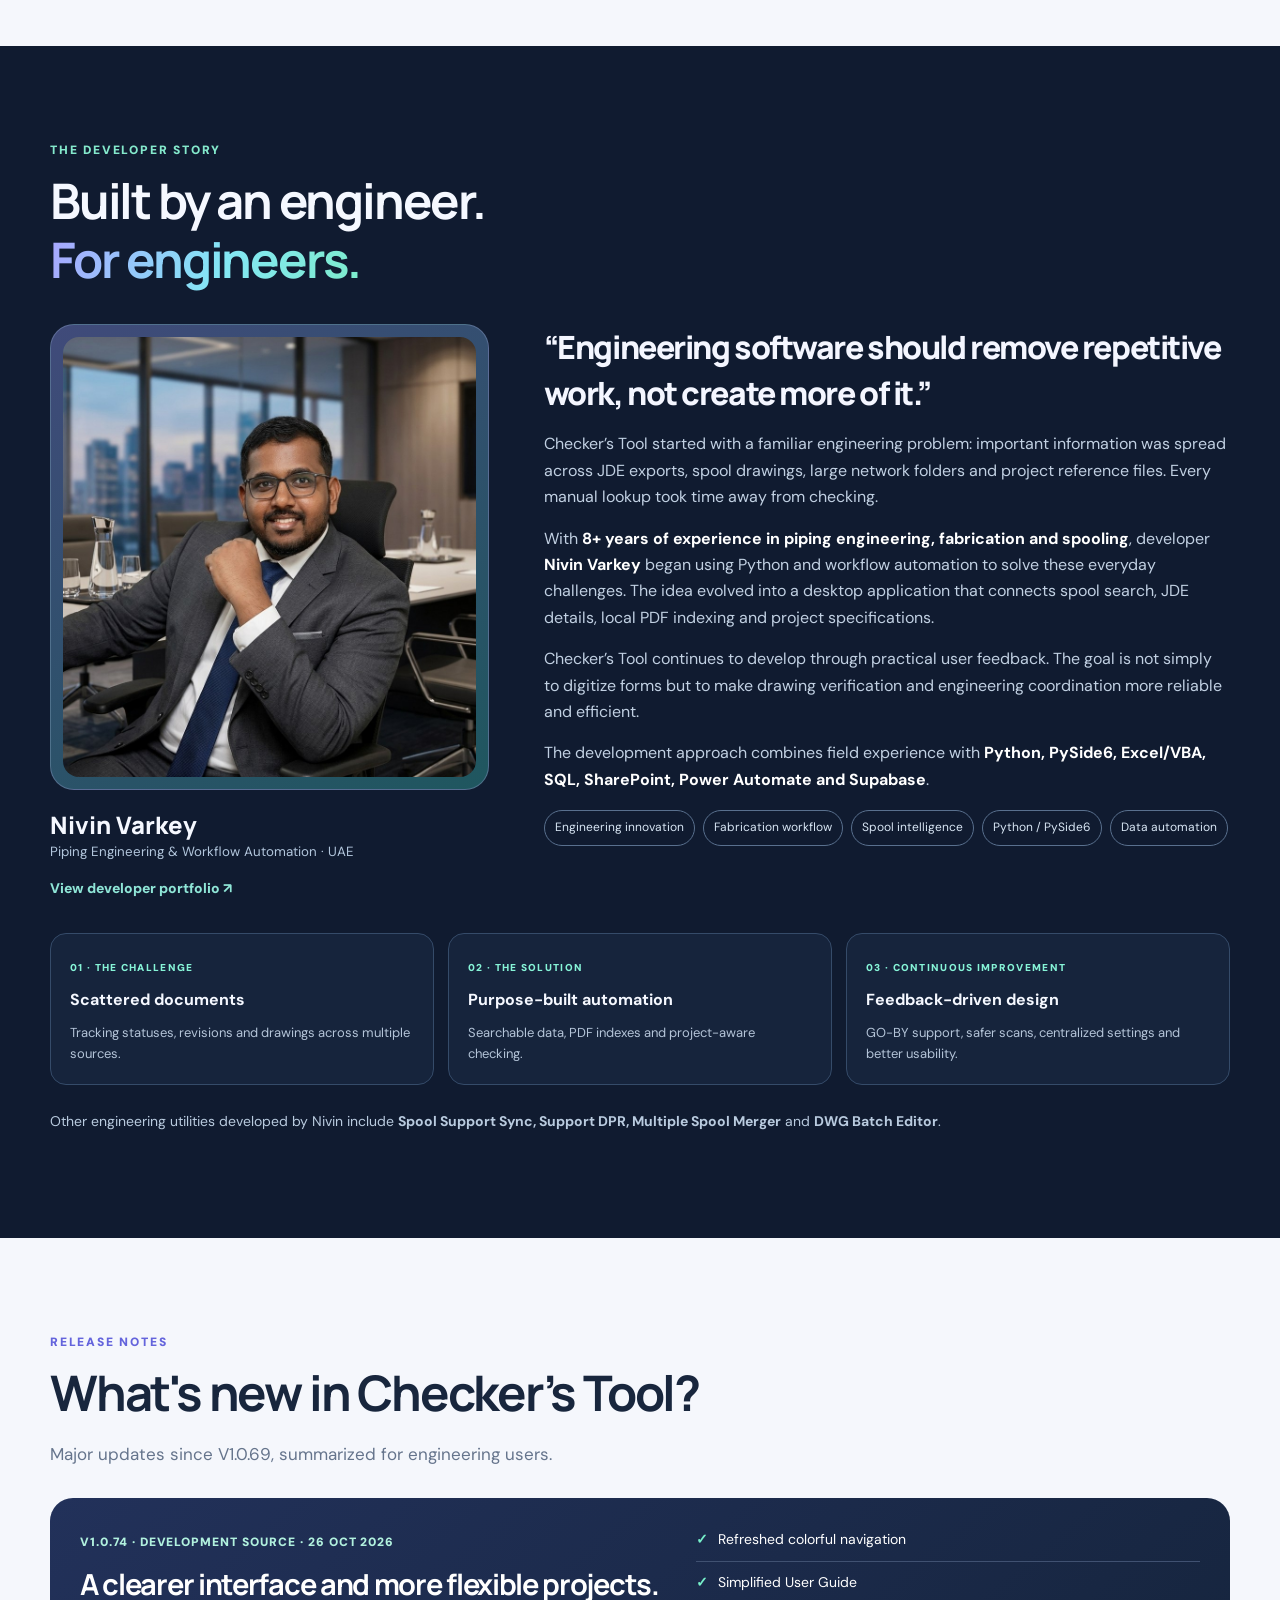
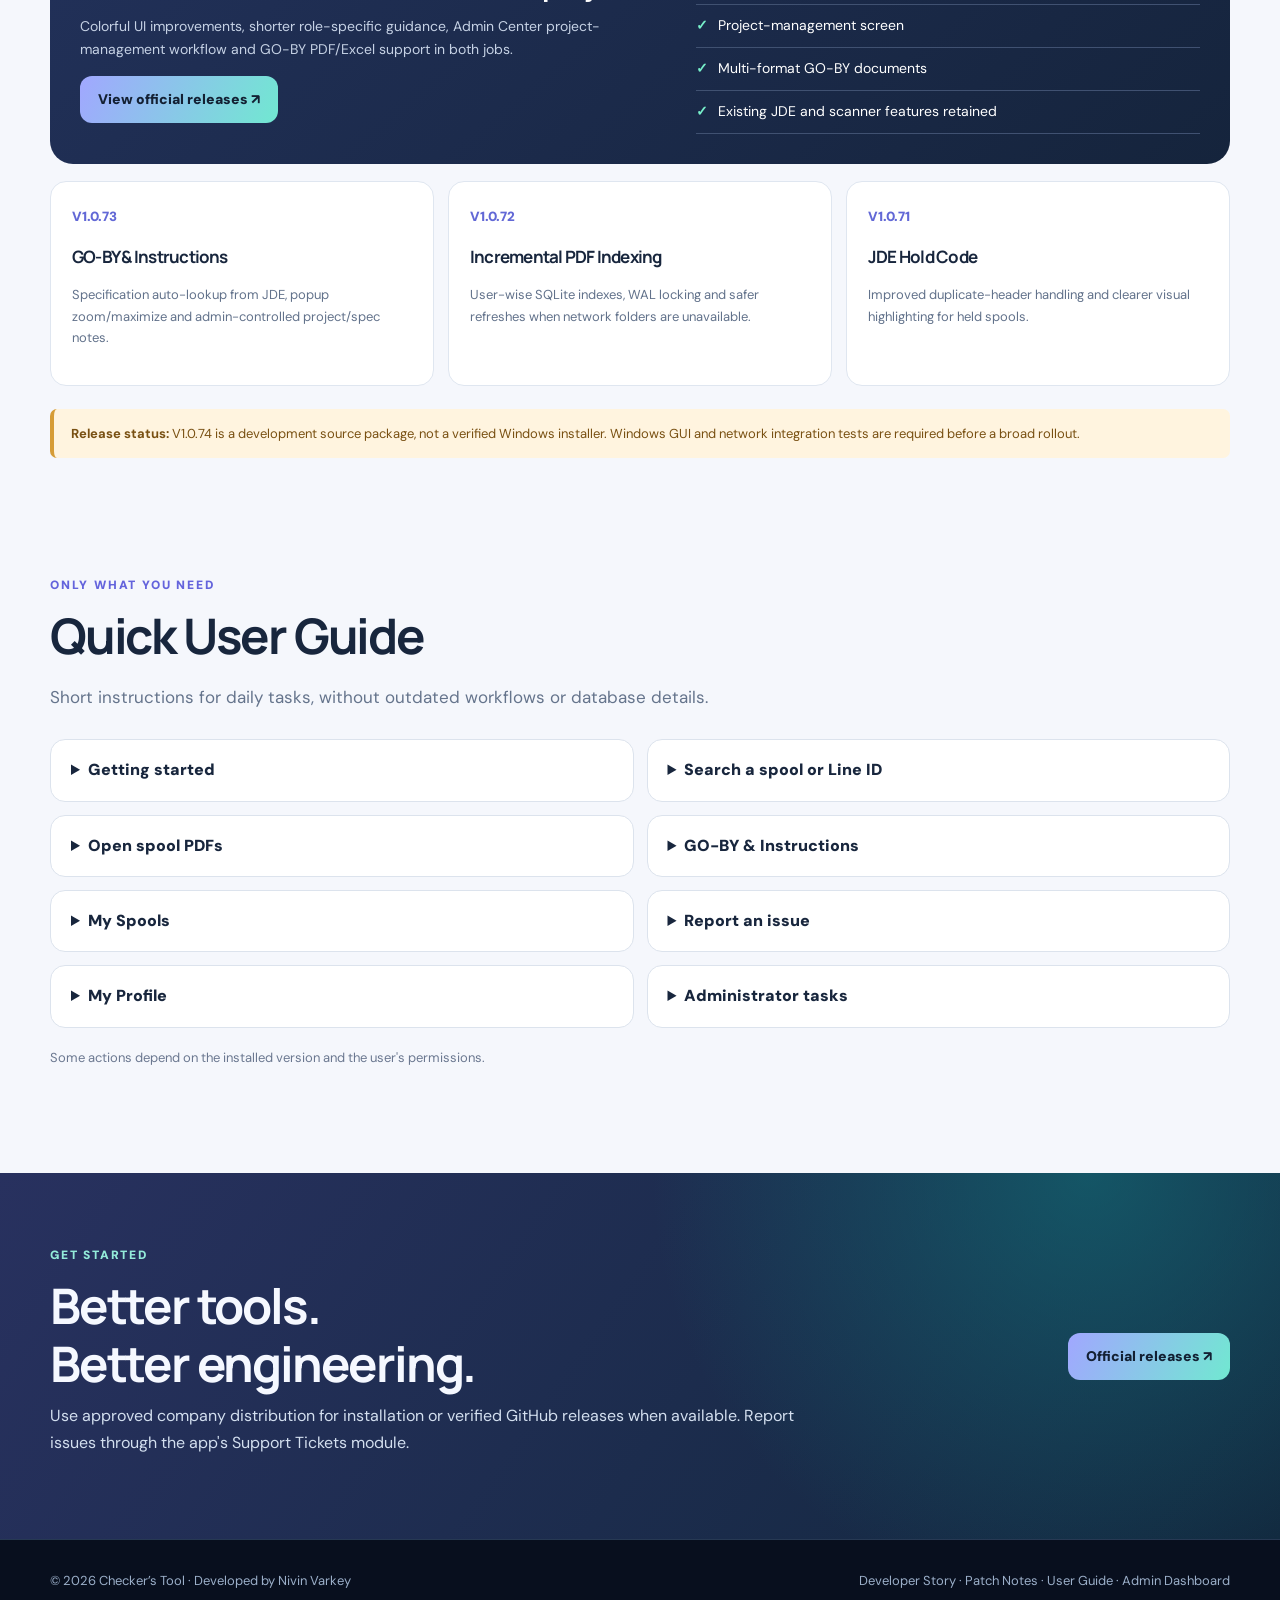
==== commit 5446601b: "Add files via upload" ====
--- a/index.html
+++ b/index.html
@@ -1,10 +1,37 @@
-<!DOCTYPE html>
-<html lang="en"><head><meta charset="UTF-8"><meta name="viewport" content="width=device-width,initial-scale=1"><meta name="theme-color" content="#090e19"><meta name="description" content="Checker’s Tool engineering checking workspace: downloads, release notes, guides, developer information and secure dashboard."><title>Checker’s Tool | Engineering Workspace</title><link rel="icon" href="favicon.svg" type="image/svg+xml"><link rel="preconnect" href="https://fonts.googleapis.com"><link rel="preconnect" href="https://fonts.gstatic.com" crossorigin><link href="https://fonts.googleapis.com/css2?family=DM+Sans:wght@400;500;600;700&family=Manrope:wght@400;500;600;700;800&display=swap" rel="stylesheet"><link rel="stylesheet" href="styles.css"><script src="script.js" defer></script></head>
-<body><div class="site-glow" aria-hidden="true"></div><header class="site-header" id="top"><div class="container nav-wrap"><a class="brand" href="#top" aria-label="Checker’s Tool home"><span class="brand-symbol">C<span class="brand-dot">.</span></span><span class="brand-name">checkers<span>tool</span></span></a><button class="menu-toggle icon-button" id="menuToggle" aria-label="Open menu" aria-expanded="false" aria-controls="navLinks">☰</button><nav class="nav-links" id="navLinks" aria-label="Main navigation"><a href="#home" class="nav-link active">Home</a><a href="#features" class="nav-link">Features</a><a href="#releases" class="nav-link">Releases</a><a href="#guides" class="nav-link">Guides</a><a href="#developers" class="nav-link">Developers</a><a href="#support" class="nav-link">Support</a></nav><a href="dashboard.html" class="nav-cta">Admin dashboard <span aria-hidden="true">↗</span></a></div></header>
-<main><section id="home" class="hero section-pad"><div class="container hero-layout"><div class="hero-copy"><div class="eyebrow"><span class="pulse-dot"></span> ENGINEERING DIGITALIZATION <span class="eyebrow-sparkle">✦</span></div><h1>Precision built into <span class="gradient-text">every check.</span></h1><p class="hero-description">A connected Windows workspace for engineering verification, multi-job ISO checking, ticket collaboration and managed software updates.</p><div class="hero-actions"><a class="button primary" href="#releases">Explore V1.0.67 <span aria-hidden="true">↗</span></a><a class="button secondary" href="#guides">User guides <span aria-hidden="true">→</span></a></div><div class="hero-metrics"><div><strong>02</strong><span>Project workspaces</span></div><div class="metric-divider"></div><div><strong>1.0.67</strong><span>Pre-release</span></div><div class="metric-divider"></div><div><strong>24/7</strong><span>Documentation access</span></div></div></div><div class="hero-art" aria-label="Decorative illustration of connected engineering modules"><div class="orbit orbit-one"></div><div class="orbit orbit-two"></div><div class="orbit orbit-three"></div><div class="art-glow"></div><div class="core-tile"><div class="core-icon">C<span>.</span></div><small>CHECKER’S TOOL</small></div><div class="floating-chip chip-top"><span class="mini-chip-icon color-green">✓</span><div><b>ISO Checking</b><small>Job 01414 · 01958</small></div></div><div class="floating-chip chip-right"><span class="mini-chip-icon color-purple">◇</span><div><b>Support Tickets</b><small>Track and resolve</small></div></div><div class="floating-chip chip-bottom"><span class="mini-chip-icon color-blue">↻</span><div><b>Managed Updates</b><small>GitHub Releases</small></div></div><div class="art-star star-a">✦</div><div class="art-star star-b">✧</div><div class="art-star star-c">✦</div></div></div><div class="container scroll-prompt"><span class="scroll-line"></span> SCROLL TO EXPLORE</div></section>
-<section class="intro-strip" aria-label="Platform principles"><div class="container strip-inner"><div><span class="strip-symbol">✳</span> VERIFY BETTER</div><span class="strip-separator">/</span><div><span class="strip-symbol">✦</span> COLLABORATE FASTER</div><span class="strip-separator">/</span><div><span class="strip-symbol">↗</span> STAY UPDATED</div></div></section>
-<section class="section-pad" id="features"><div class="container"><div class="section-topline"><span class="section-kicker">01 / PLATFORM</span><span class="topline-star">✦</span></div><div class="section-heading-row"><div><h2>Engineering work,<br><span class="muted-heading">connected.</span></h2><p class="section-lead">A single interface for project checking, centralized data, notifications and support.</p></div></div><div class="feature-grid"><article class="feature-card"><span class="feature-icon">▤</span><h3>Multi-job checking</h3><p>Independent workspaces for Job 01414 and Job 01958, with job-filtered shared JDE data.</p></article><article class="feature-card"><span class="feature-icon">◎</span><h3>Tickets & notifications</h3><p>Support ticket conversations, status tracking and notification diagnostics.</p></article><article class="feature-card"><span class="feature-icon">↻</span><h3>GitHub updates</h3><p>Installer-based release workflow with checksum verification and guided installation.</p></article></div></div></section>
-<section class="section-pad" id="releases"><div class="container"><div class="section-topline"><span class="section-kicker">02 / RELEASES</span><span class="topline-star">✦</span></div><h2>What's <span class="muted-heading">new.</span></h2><p class="section-lead">Follow improvements and access official installation packages when published.</p><div class="content-grid"><article class="info-panel"><span class="release-meta">V1.0.67 · Pre-release</span><h3 style="margin-top:18px">Admin remarks, custom alerts &amp; build improvements</h3><ul><li>ISO-wise and spool-wise administrator remarks (up to 3 per identifier)</li><li>Manual remarks entry and Excel import with Supabase storage</li><li>Custom announcement and notification sounds, with user mute preferences</li><li>User presence tracking and improved My Spools duplicate handling</li><li>Windows build and automated-test corrections</li></ul><p><strong>Pre-release:</strong> Source package only. Windows executable and end-to-end integrations require verification.</p><p><a class="button secondary" href="https://github.com/Jockeydoom/Checkers-Tool/releases" target="_blank" rel="noopener noreferrer">View GitHub releases ↗</a></p></article><article class="info-panel"><span class="release-meta">V1.0.64</span><h3 style="margin-top:18px">Tickets, notifications & administration</h3><ul><li>Ticket management, comments and event history</li><li>Notification center and unread counter</li><li>Administrator user controls</li><li>Layout and build corrections</li></ul><p>Download links must be connected to the verified GitHub repository before publishing.</p></article></div></div></section>
-<section class="section-pad" id="guides"><div class="container"><div class="section-topline"><span class="section-kicker">03 / DOCUMENTATION</span><span class="topline-star">✦</span></div><h2>Everything you need <span class="muted-heading">to get started.</span></h2><div class="content-grid"><article class="info-panel"><h3>Getting started</h3><ol><li class="guide-step">Install the approved Windows setup package.</li><li class="guide-step">Launch Checker’s Tool and register your Windows account.</li><li class="guide-step">Open your authorized project workspace.</li><li class="guide-step">Refresh source files and review checking results.</li></ol></article><article class="info-panel"><h3>Support tickets</h3><ol><li>Open Support Tickets inside the app.</li><li>Create a ticket with the issue details.</li><li>Track replies and ticket status.</li><li>Use the notification bell for updates.</li></ol></article><article class="info-panel"><h3>Application updates</h3><ol><li>Use the app's configured GitHub update checker.</li><li>Review the newer release prompt.</li><li>Allow installer download and checksum verification.</li><li>Close the app to complete installation and restart.</li></ol></article><article class="info-panel"><h3>Administrator dashboard</h3><p>Authorized administrators can access the dashboard after Supabase authentication and Edge Function deployment.</p><a class="button secondary" href="dashboard.html">Open dashboard ↗</a></article></div></div></section>
-<section class="section-pad" id="developers"><div class="container"><div class="section-topline"><span class="section-kicker">04 / DEVELOPER</span><span class="topline-star">✦</span></div><h2>Meet the <span class="muted-heading">developer.</span></h2><p class="section-lead">Engineering expertise meets practical software development.</p><article class="developer-profile"><div class="developer-photo-wrap"><img src="checkerstool-developer-photo.jpg" onerror="this.onerror=null;this.src='developer-placeholder.svg'" alt="Portrait of Nivin Varkey, Checker’s Tool developer" class="developer-photo" width="320" height="380"></div><div class="developer-details"><span class="release-meta">ENGINEERING DIGITALIZATION</span><h3>Nivin Varkey</h3><p class="developer-role">Piping Engineering &amp; Workflow Automation</p><p>Engineering professional with experience in piping fabrication, spooling, and digital workflow improvement. Develops practical tools to streamline engineering checks, reporting, and collaboration.</p><div class="developer-tags"><span>Python</span><span>Excel / VBA</span><span>SQL</span><span>Power Automate</span><span>PySide6</span><span>Supabase</span></div><p class="developer-footnote">Developer of Checker’s Tool and other engineering productivity solutions.</p></div></article></div></section>
-<section class="section-pad" id="support"><div class="container"><div class="section-topline"><span class="section-kicker">05 / SUPPORT</span><span class="topline-star">✦</span></div><h2>We're here to <span class="muted-heading">help.</span></h2><div class="content-grid"><article class="info-panel"><h3>Report an issue</h3><p>Use the built-in Support Tickets module to report defects, workflow problems or missing engineering data.</p><p class="support-note">For updater issues, inspect <code>%TEMP%\CheckersTool-Update.log</code>.</p></article><article class="info-panel"><h3>Official resources</h3><p>Use this portal for documentation and approved releases. Contact details and public download links can be added after administrator approval.</p><a class="button secondary" href="#top">Back to top ↑</a></article></div></div></section></main><footer class="site-footer-custom"><div class="container"><span>© 2026 Checker’s Tool · Engineering Workspace</span><span><a href="#releases">Release notes</a> · <a href="#guides">Documentation</a> · <a href="dashboard.html">Dashboard</a></span></div></footer></body></html>+<!doctype html>
+<html lang="en"><head>
+<meta charset="utf-8"><meta name="viewport" content="width=device-width, initial-scale=1">
+<meta name="theme-color" content="#0b1426">
+<meta name="description" content="Checker’s Tool — the engineering checking workspace developed by Nivin Varkey. Features, developer story, V1.0.74 patch notes, and focused user guides.">
+<meta property="og:title" content="Checker’s Tool | Built by an Engineer, for Engineers">
+<meta property="og:description" content="A purpose-built engineering workspace for JDE spool search, PDF indexing, GO-BY specifications and project workflows.">
+<meta property="og:type" content="website">
+<title>Checker’s Tool | Built by an Engineer, for Engineers</title>
+<link rel="icon" href="favicon.svg" type="image/svg+xml">
+<link rel="preconnect" href="https://fonts.googleapis.com"><link rel="preconnect" href="https://fonts.gstatic.com" crossorigin>
+<link href="https://fonts.googleapis.com/css2?family=DM+Sans:wght@400;500;600;700&family=Manrope:wght@400;500;600;700;800&display=swap" rel="stylesheet">
+<style>
+:root{--navy:#0b1426;--navy2:#131e35;--navy3:#1d2b44;--ink:#18263d;--muted:#65748c;--line:#e1e6f0;--violet:#8485ff;--teal:#60e9c7;--light:#f5f7fc;--card:#fff}
+*{box-sizing:border-box}html{scroll-behavior:smooth}body{margin:0;background:var(--navy);color:#f5f8ff;font:16px/1.65 'DM Sans',sans-serif}h1,h2,h3{font-family:Manrope,system-ui,sans-serif;letter-spacing:-.045em;line-height:1.2}h1{font-size:clamp(43px,6.4vw,82px);margin:20px 0}h2{font-size:clamp(31px,4.2vw,49px);margin:10px 0 17px}h3{font-size:20px}p{margin:0 0 15px}a{color:inherit;text-decoration:none}button{font:inherit;cursor:pointer}.wrap{width:min(1180px,calc(100% - 44px));margin:auto}
+header{position:sticky;top:0;background:#0b1426e9;border-bottom:1px solid #ffffff16;backdrop-filter:blur(18px);z-index:10}.nav{display:flex;align-items:center;justify-content:space-between;gap:18px;min-height:78px}.brand{display:flex;align-items:center;gap:12px;font:800 19px Manrope;letter-spacing:-.035em}.brandmark{display:grid;place-items:center;height:41px;width:41px;border-radius:13px;background:linear-gradient(145deg,#868bff,#5de2ca);color:#101c35;font-size:24px}.brand em{font-style:normal;color:#84e5dd}.links{display:flex;align-items:center;gap:23px;color:#d0d9ed;font-size:13px;font-weight:800}.links a:hover{color:var(--teal)}.adminlink{border:1px solid #7f8bba;padding:10px 14px;border-radius:11px}.menu{display:none;color:white;border:1px solid #6c789f;background:#17213b;padding:7px 13px;border-radius:9px}
+.hero{position:relative;overflow:hidden;padding:88px 0 92px;background:radial-gradient(circle at 14% 20%,#404e9666,transparent 31%),radial-gradient(circle at 95% 8%,#096b7c88,transparent 28%),linear-gradient(145deg,#0c1429,#15223d 68%,#112b37)}.hero:before{content:'';pointer-events:none;position:absolute;inset:0;background-image:linear-gradient(#ffffff04 1px,transparent 1px),linear-gradient(90deg,#ffffff04 1px,transparent 1px);background-size:48px 48px}.hero-grid{position:relative;display:grid;grid-template-columns:1.03fr .97fr;gap:44px;align-items:center}.eyebrow{display:inline-block;border:1px solid #85d7d655;background:#8de5d612;border-radius:99px;padding:7px 14px;color:#9af0e2;font-size:12px;letter-spacing:.1em;font-weight:900}.gradient{background:linear-gradient(110deg,#a9a5ff,#83e7f5 56%,#7decca);background-clip:text;color:transparent}.hero p{font-size:18px;max-width:620px;color:#becce0;line-height:1.78}.buttons{display:flex;flex-wrap:wrap;gap:12px;margin:28px 0}.btn{display:inline-flex;align-items:center;justify-content:center;padding:12px 18px;border-radius:12px;font-weight:900;font-size:14px}.btn.primary{color:#132033;background:linear-gradient(115deg,#a1a7ff,#71e8d1)}.btn.outline{border:1px solid #b2c1df7e;background:#ffffff0b;color:white}.hero .tech{font-size:13px;color:#a1b4d0}
+.preview-shell{padding:10px;background:#ffffff18;border:1px solid #ffffff36;border-radius:21px;box-shadow:0 30px 75px #050b18aa}.preview{background:#f3f6fb;color:#1b2943;border-radius:13px;overflow:hidden}.windowbar{background:white;border-bottom:1px solid #dfe5f0;display:flex;align-items:center;justify-content:space-between;font:700 11px Manrope;padding:11px 14px}.traffic{color:#e9879c;letter-spacing:2px}.mock-layout{display:grid;grid-template-columns:120px 1fr;min-height:300px}.mock-aside{background:#24324c;color:#cbd7e9;padding:13px 8px;font-size:10px}.mock-aside b{display:block;color:#fff;margin:0 0 18px 5px}.mock-aside span{display:block;padding:8px;margin:3px 0;border-radius:7px}.mock-aside .active{background:#616fde;color:white}.mock-main{padding:18px 13px}.mock-main h4{margin:0 0 12px;font:900 14px Manrope}.mock-kpi{display:grid;grid-template-columns:repeat(3,1fr);gap:7px}.mock-kpi div{padding:11px 8px;background:white;border:1px solid #e3e9f2;border-top:3px solid #737aea;border-radius:8px;font:700 8px 'DM Sans';color:#60738e}.mock-kpi div:nth-child(2){border-top-color:#0ca79a}.mock-kpi div:nth-child(3){border-top-color:#dc9b34}.mock-kpi b{display:block;margin-top:5px;font:900 16px Manrope;color:#21304b}.mock-search{padding:10px;margin:11px 0;border:1px solid #e1e6ee;border-radius:8px;background:white;font-size:9px;color:#8696ae}.mock-table{width:100%;border-collapse:collapse;background:white;font-size:9px}.mock-table th{background:#e8edf9;color:#58648f;text-align:left;padding:9px 7px}.mock-table td{border-top:1px solid #edf0f5;padding:9px 7px}.mock-table .hold{background:#fde2e2;color:#991b1b}.hold strong{color:white;background:#dc2626;border-radius:5px;padding:3px 6px}.mock-bottom{font-size:9px;padding:9px;background:#dff7ef;color:#197765;font-weight:800}.preview-caption{color:#aebfdb;text-align:right;font-size:11px;margin-top:9px}
+.section{padding:90px 0}.light{background:var(--light);color:var(--ink)}.dark{background:#101b30}.section-label{color:#6464dc;letter-spacing:.15em;font-size:12px;font-weight:900}.dark .section-label{color:#84e9cc}.section-lead{font-size:17px;color:var(--muted);max-width:750px}.dark .section-lead{color:#b0bfd6}.features{display:grid;grid-template-columns:repeat(3,1fr);gap:17px;margin-top:35px}.feature{border:1px solid var(--line);border-radius:19px;padding:27px;background:white;box-shadow:0 8px 30px #192d4910}.feature .symbol{height:49px;width:49px;border-radius:14px;background:#ebebff;color:#5b5ddb;display:grid;place-items:center;font-size:23px}.feature:nth-child(2) .symbol{background:#ddf8f1;color:#008e81}.feature:nth-child(3) .symbol{background:#fff1de;color:#bf8329}.feature:nth-child(4) .symbol{background:#fce7f0;color:#c94e86}.feature:nth-child(5) .symbol{background:#e8f3ff;color:#337bca}.feature:nth-child(6) .symbol{background:#e1f6e7;color:#3f945e}.feature h3{margin:19px 0 8px}.feature p{color:#66758b;font-size:14px;margin:0}
+.story-grid{display:grid;grid-template-columns:.78fr 1.22fr;gap:55px;margin-top:34px}.portrait{padding:12px;border-radius:24px;background:linear-gradient(150deg,#6b75bc88,#2d8c8988);border:1px solid #7789b188}.portrait img{display:block;width:100%;max-height:440px;object-fit:cover;border-radius:16px;background:#21354d}.identity{margin-top:18px}.identity strong{display:block;font:900 24px Manrope}.identity small{display:block;color:#b2c6dc}.identity a{display:inline-block;color:#8fe6d7;margin-top:14px;font-weight:800;font-size:14px}.story-copy p{color:#c1d0e2}.story-copy strong{color:white}.quote{font:800 clamp(23px,3vw,32px)/1.45 Manrope;color:#f4f6ff!important;letter-spacing:-.045em}.tags{display:flex;gap:8px;flex-wrap:wrap;margin-top:17px}.tags span{font-size:12px;color:#d8e6f4;border:1px solid #59708e;padding:7px 10px;border-radius:99px}.journey{display:grid;grid-template-columns:repeat(3,1fr);gap:14px;margin-top:32px}.journey div{padding:19px;border:1px solid #354b69;border-radius:16px;background:#16243c}.journey small{font-size:10px;letter-spacing:.13em;color:#86f4d7;font-weight:900}.journey strong{display:block;margin:8px 0}.journey p{font-size:13px;color:#b4c4d8;margin:0}.other-tools{color:#b9cbdf;margin-top:25px;font-size:14px}
+.release-lead{display:grid;grid-template-columns:1.08fr .92fr;gap:24px;border-radius:23px;background:linear-gradient(140deg,#22315a,#15243c);padding:30px;color:white;margin-top:30px}.release-lead h3{font-size:29px;margin:13px 0}.release-lead p{color:#c6d2e5;font-size:14px}.version-pill{font-weight:900;font-size:12px;color:#b1f1de;letter-spacing:.08em}.checks{display:grid;gap:9px;align-content:center}.checks span{border-bottom:1px solid #405171;padding-bottom:10px;font-size:14px}.checks span:before{content:'✓';color:#77f0ca;margin-right:10px;font-weight:900}.releases{display:grid;grid-template-columns:repeat(3,1fr);gap:14px;margin-top:17px}.releases article{background:white;border:1px solid #dfe6f0;border-radius:16px;padding:21px}.releases article small{color:#6268d6;font-weight:900}.releases h3{font-size:17px}.releases p{font-size:13px;color:#62728b}.warning{border-left:4px solid #d69c36;background:#fff4df;color:#795012;border-radius:7px;padding:14px 17px;font-size:13px;margin-top:23px}
+.guide-grid{display:grid;grid-template-columns:repeat(2,1fr);gap:13px;margin-top:28px}.guide-grid details{background:white;border:1px solid #dce3ed;border-radius:15px;padding:17px 20px}.guide-grid details[open]{border-color:#7b83ed}.guide-grid summary{font-weight:900;cursor:pointer}.guide-grid ol{color:#5e7088;font-size:14px;padding-left:22px}.guide-note{font-size:13px;color:#6b7890;margin-top:19px}
+.cta{padding:68px 0;background:radial-gradient(circle at 85% 0%,#126b75aa,transparent 38%),linear-gradient(125deg,#28315f,#12283e)}.cta-grid{display:flex;justify-content:space-between;align-items:center;gap:30px}.cta h2{margin:9px 0}.cta p{color:#d3dfef;max-width:750px}.footer{padding:30px 0;background:#080f1e;border-top:1px solid #273953;color:#9bafc9;font-size:13px}.foot{display:flex;flex-wrap:wrap;align-items:center;justify-content:space-between;gap:20px}.foot a:hover{color:white}
+@media(max-width:980px){.hero-grid,.story-grid{grid-template-columns:1fr}.preview-shell{max-width:690px}.features{grid-template-columns:repeat(2,1fr)}}@media(max-width:700px){.menu{display:block}.links{display:none;position:absolute;top:78px;left:0;right:0;background:#0b1426;padding:18px 25px;flex-direction:column;align-items:stretch;border-bottom:1px solid #33425b}.links.open{display:flex}.hero{padding:62px 0}.section{padding:62px 0}.features,.releases,.guide-grid,.journey,.release-lead{grid-template-columns:1fr}.cta-grid{display:block}.mock-aside{display:none}.mock-layout{grid-template-columns:1fr}}
+@media(prefers-reduced-motion:reduce){html{scroll-behavior:auto}}
+</style></head><body>
+<header><div class="wrap nav"><a class="brand" href="#home"><span class="brandmark">✓</span>Checker’s <em>Tool</em></a><button class="menu" id="menuToggle" aria-label="Toggle navigation" aria-controls="navLinks" aria-expanded="false">☰ Menu</button><nav class="links" id="navLinks"><a href="#features">Features</a><a href="#developers">Developer Story</a><a href="#releases">Patch Notes</a><a href="#guides">User Guide</a><a class="adminlink" href="dashboard.html">Admin Dashboard ↗</a></nav></div></header>
+<main><section class="hero" id="home"><div class="wrap hero-grid"><div><span class="eyebrow">ENGINEERING PRODUCTIVITY · WINDOWS DESKTOP</span><h1>Less searching.<br><span class="gradient">More engineering.</span></h1><p>A focused workspace for JDE checks, spool drawings, job-specific PDF indexes and GO-BY instructions — built around real fabrication engineering challenges.</p><div class="buttons"><a class="btn primary" href="#releases">See V1.0.74 updates ↗</a><a class="btn outline" href="#developers">Meet the developer</a></div><p class="tech">Python · PySide6 · Supabase · SQLite · Engineering automation</p></div>
+<div><div class="preview-shell"><div class="preview"><div class="windowbar"><span class="traffic">● ● ●</span><span>Checker’s Tool · Job 01958</span><span>□ ×</span></div><div class="mock-layout"><div class="mock-aside"><b>◈ CHECKERS</b><span class="active">▣ Dashboard</span><span>⌕ JDE Search</span><span>▤ PDF Library</span><span>▦ GO-BY</span><span>◷ My Spools</span><span>⚙ Admin Center</span></div><div class="mock-main"><h4>Project overview</h4><div class="mock-kpi"><div>SEARCH<b>JDE</b></div><div>INDEX<b>PDF</b></div><div>REFERENCE<b>GO-BY</b></div></div><div class="mock-search">⌕ Search spool, barcode, Line ID...</div><table class="mock-table"><tr><th>Spool</th><th>Order</th><th>Details</th><th>Status</th></tr><tr><td>000676</td><td>958756</td><td>JDE row</td><td>Ready</td></tr><tr class="hold"><td>000677</td><td>958757</td><td>JDE row</td><td><strong>Hold</strong></td></tr><tr><td>000678</td><td>958758</td><td>JDE row</td><td>Ready</td></tr></table><div class="mock-bottom">✓ Search · Check · Open project references</div></div></div></div></div><p class="preview-caption">Illustrative UI concept, not a live app screenshot.</p></div></div></section>
+<section class="section light" id="features"><div class="wrap"><span class="section-label">THE ENGINEERING WORKSPACE</span><h2>Purpose-built for checking.</h2><p class="section-lead">Less time navigating network folders, more time reviewing the right engineering information.</p><div class="features"><article class="feature"><span class="symbol">⌕</span><h3>JDE Search</h3><p>Find spools, barcodes and Line IDs. Review status, Hold Codes and checking details.</p></article><article class="feature"><span class="symbol">▤</span><h3>PDF Library</h3><p>Job-specific local indexes, incremental updates and network failure protection.</p></article><article class="feature"><span class="symbol">▣</span><h3>GO-BY References</h3><p>PDF and Excel specifications, automatic Line Class lookup and admin instructions.</p></article><article class="feature"><span class="symbol">◫</span><h3>Multi-Job Workspace</h3><p>Independent project sources and rules, with shared JDE where configured.</p></article><article class="feature"><span class="symbol">◷</span><h3>My Spools</h3><p>Track assigned spools, current status and aging from your workspace.</p></article><article class="feature"><span class="symbol">⚙</span><h3>Admin Center</h3><p>Manage users, project settings, checking sources and GO-BY instructions.</p></article></div></div></section>
+<section class="section dark" id="developers"><div class="wrap"><span class="section-label">THE DEVELOPER STORY</span><h2>Built by an engineer.<br><span class="gradient">For engineers.</span></h2><div class="story-grid"><div><div class="portrait"><img src="checkerstool-developer-photo.jpg" alt="Nivin Varkey, Checker’s Tool developer" onerror="this.onerror=null;this.src='developer-placeholder.svg'"></div><div class="identity"><strong>Nivin Varkey</strong><small>Piping Engineering & Workflow Automation · UAE</small><a href="https://nivin.professionals-cv.in/" target="_blank" rel="noopener">View developer portfolio ↗</a></div></div><div class="story-copy"><p class="quote">“Engineering software should remove repetitive work, not create more of it.”</p><p>Checker’s Tool started with a familiar engineering problem: important information was spread across JDE exports, spool drawings, large network folders and project reference files. Every manual lookup took time away from checking.</p><p>With <strong>8+ years of experience in piping engineering, fabrication and spooling</strong>, developer <strong>Nivin Varkey</strong> began using Python and workflow automation to solve these everyday challenges. The idea evolved into a desktop application that connects spool search, JDE details, local PDF indexing and project specifications.</p><p>Checker’s Tool continues to develop through practical user feedback. The goal is not simply to digitize forms but to make drawing verification and engineering coordination more reliable and efficient.</p><p>The development approach combines field experience with <strong>Python, PySide6, Excel/VBA, SQL, SharePoint, Power Automate and Supabase</strong>.</p><div class="tags"><span>Engineering innovation</span><span>Fabrication workflow</span><span>Spool intelligence</span><span>Python / PySide6</span><span>Data automation</span></div></div></div><div class="journey"><div><small>01 · THE CHALLENGE</small><strong>Scattered documents</strong><p>Tracking statuses, revisions and drawings across multiple sources.</p></div><div><small>02 · THE SOLUTION</small><strong>Purpose-built automation</strong><p>Searchable data, PDF indexes and project-aware checking.</p></div><div><small>03 · CONTINUOUS IMPROVEMENT</small><strong>Feedback-driven design</strong><p>GO-BY support, safer scans, centralized settings and better usability.</p></div></div><p class="other-tools">Other engineering utilities developed by Nivin include <strong>Spool Support Sync, Support DPR, Multiple Spool Merger</strong> and <strong>DWG Batch Editor</strong>.</p></div></section>
+<section class="section light" id="releases"><div class="wrap"><span class="section-label">RELEASE NOTES</span><h2>What's new in Checker’s Tool?</h2><p class="section-lead">Major updates since V1.0.69, summarized for engineering users.</p><div class="release-lead"><div><span class="version-pill">V1.0.74 · DEVELOPMENT SOURCE · 26 OCT 2026</span><h3>A clearer interface and more flexible projects.</h3><p>Colorful UI improvements, shorter role-specific guidance, Admin Center project-management workflow and GO-BY PDF/Excel support in both jobs.</p><a class="btn primary" target="_blank" rel="noopener" href="https://github.com/Jockeydoom/Checkers-Tool/releases">View official releases ↗</a></div><div class="checks"><span>Refreshed colorful navigation</span><span>Simplified User Guide</span><span>Project-management screen</span><span>Multi-format GO-BY documents</span><span>Existing JDE and scanner features retained</span></div></div><div class="releases"><article><small>V1.0.73</small><h3>GO-BY & Instructions</h3><p>Specification auto-lookup from JDE, popup zoom/maximize and admin-controlled project/spec notes.</p></article><article><small>V1.0.72</small><h3>Incremental PDF Indexing</h3><p>User-wise SQLite indexes, WAL locking and safer refreshes when network folders are unavailable.</p></article><article><small>V1.0.71</small><h3>JDE Hold Code</h3><p>Improved duplicate-header handling and clearer visual highlighting for held spools.</p></article></div><p class="warning"><strong>Release status:</strong> V1.0.74 is a development source package, not a verified Windows installer. Windows GUI and network integration tests are required before a broad rollout.</p></div></section>
+<section class="section light" id="guides" style="padding-top:8px"><div class="wrap"><span class="section-label">ONLY WHAT YOU NEED</span><h2>Quick User Guide</h2><p class="section-lead">Short instructions for daily tasks, without outdated workflows or database details.</p><div class="guide-grid"><details><summary>Getting started</summary><ol><li>Open Checker’s Tool and sign in.</li><li>Select the applicable job.</li><li>Open the module you need.</li></ol></details><details><summary>Search a spool or Line ID</summary><ol><li>Search by spool, barcode or Line ID in JDE Search.</li><li>Select the correct matching row.</li><li>Review status, Hold Code and drawing details.</li></ol></details><details><summary>Open spool PDFs</summary><ol><li>Search the required spool in your job.</li><li>Open its matching PDF.</li><li>Refresh the local index if results are out of date.</li></ol></details><details><summary>GO-BY & Instructions</summary><ol><li>Select the relevant JDE result.</li><li>Click GO-BY / Instructions.</li><li>Read the matching spec and project notes; use zoom/maximize as needed.</li></ol></details><details><summary>My Spools</summary><ol><li>Open My Spools.</li><li>Review assigned records, status and aging.</li><li>Use filters to find outstanding work.</li></ol></details><details><summary>Report an issue</summary><ol><li>Open Support Tickets.</li><li>Describe the problem and affected job or spool.</li><li>Submit the ticket.</li></ol></details><details><summary>My Profile</summary><ol><li>Open My Profile.</li><li>Update available display details.</li><li>Save.</li></ol></details><details><summary>Administrator tasks</summary><ol><li>Use Admin Center → Projects for supported job configuration.</li><li>Use GO-BY settings to manage reference paths and instructions.</li><li>Manage users and other settings in their designated sections.</li></ol></details></div><p class="guide-note">Some actions depend on the installed version and the user's permissions.</p></div></section>
+<section class="cta"><div class="wrap cta-grid"><div><span class="section-label" style="color:#93ebd9">GET STARTED</span><h2>Better tools.<br>Better engineering.</h2><p>Use approved company distribution for installation or verified GitHub releases when available. Report issues through the app's Support Tickets module.</p></div><a class="btn primary" href="https://github.com/Jockeydoom/Checkers-Tool/releases" target="_blank" rel="noopener">Official releases ↗</a></div></section></main>
+<footer class="footer"><div class="wrap foot"><span>© 2026 Checker’s Tool · Developed by Nivin Varkey</span><span><a href="#developers">Developer Story</a> · <a href="#releases">Patch Notes</a> · <a href="#guides">User Guide</a> · <a href="dashboard.html">Admin Dashboard</a></span></div></footer>
+<script>const menu=document.getElementById('menuToggle'),nav=document.getElementById('navLinks');menu.addEventListener('click',()=>{const state=nav.classList.toggle('open');menu.setAttribute('aria-expanded',String(state))});nav.querySelectorAll('a').forEach(a=>a.addEventListener('click',()=>{nav.classList.remove('open');menu.setAttribute('aria-expanded','false')}));</script>
+</body></html>
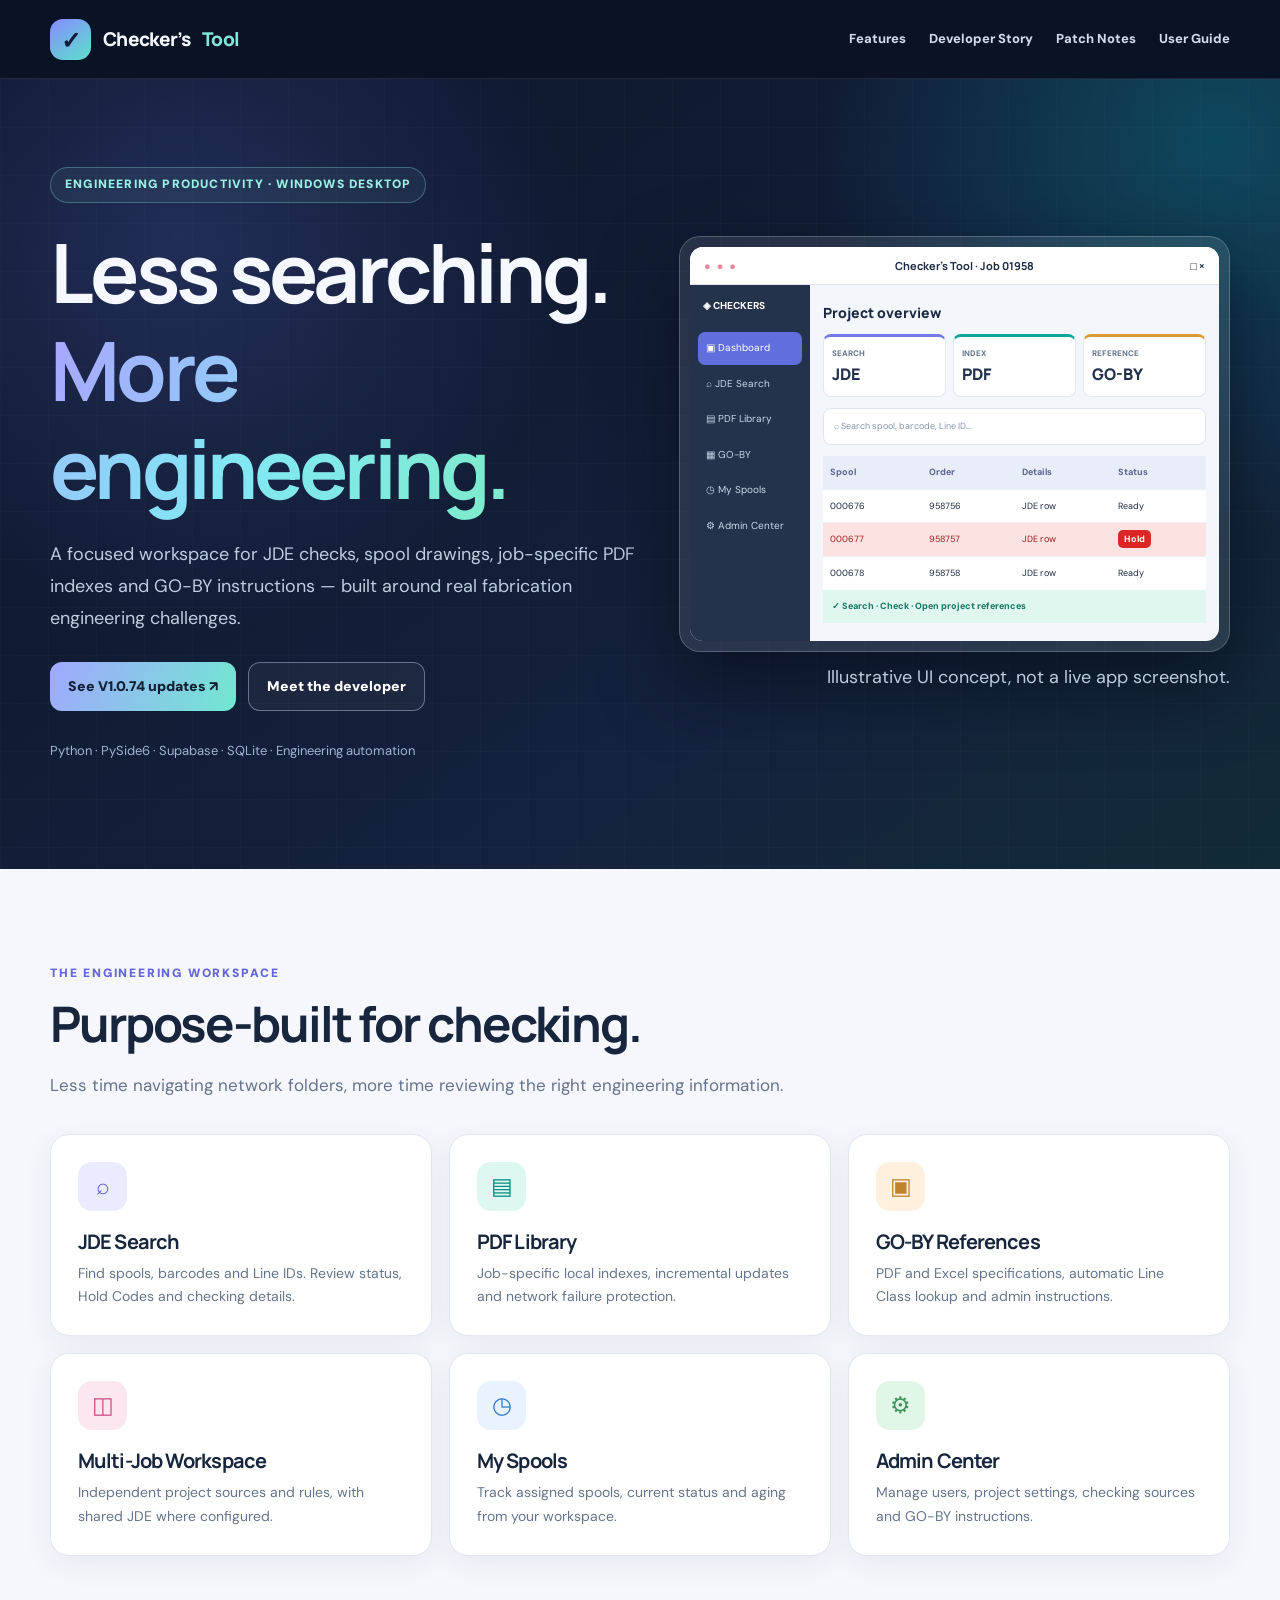
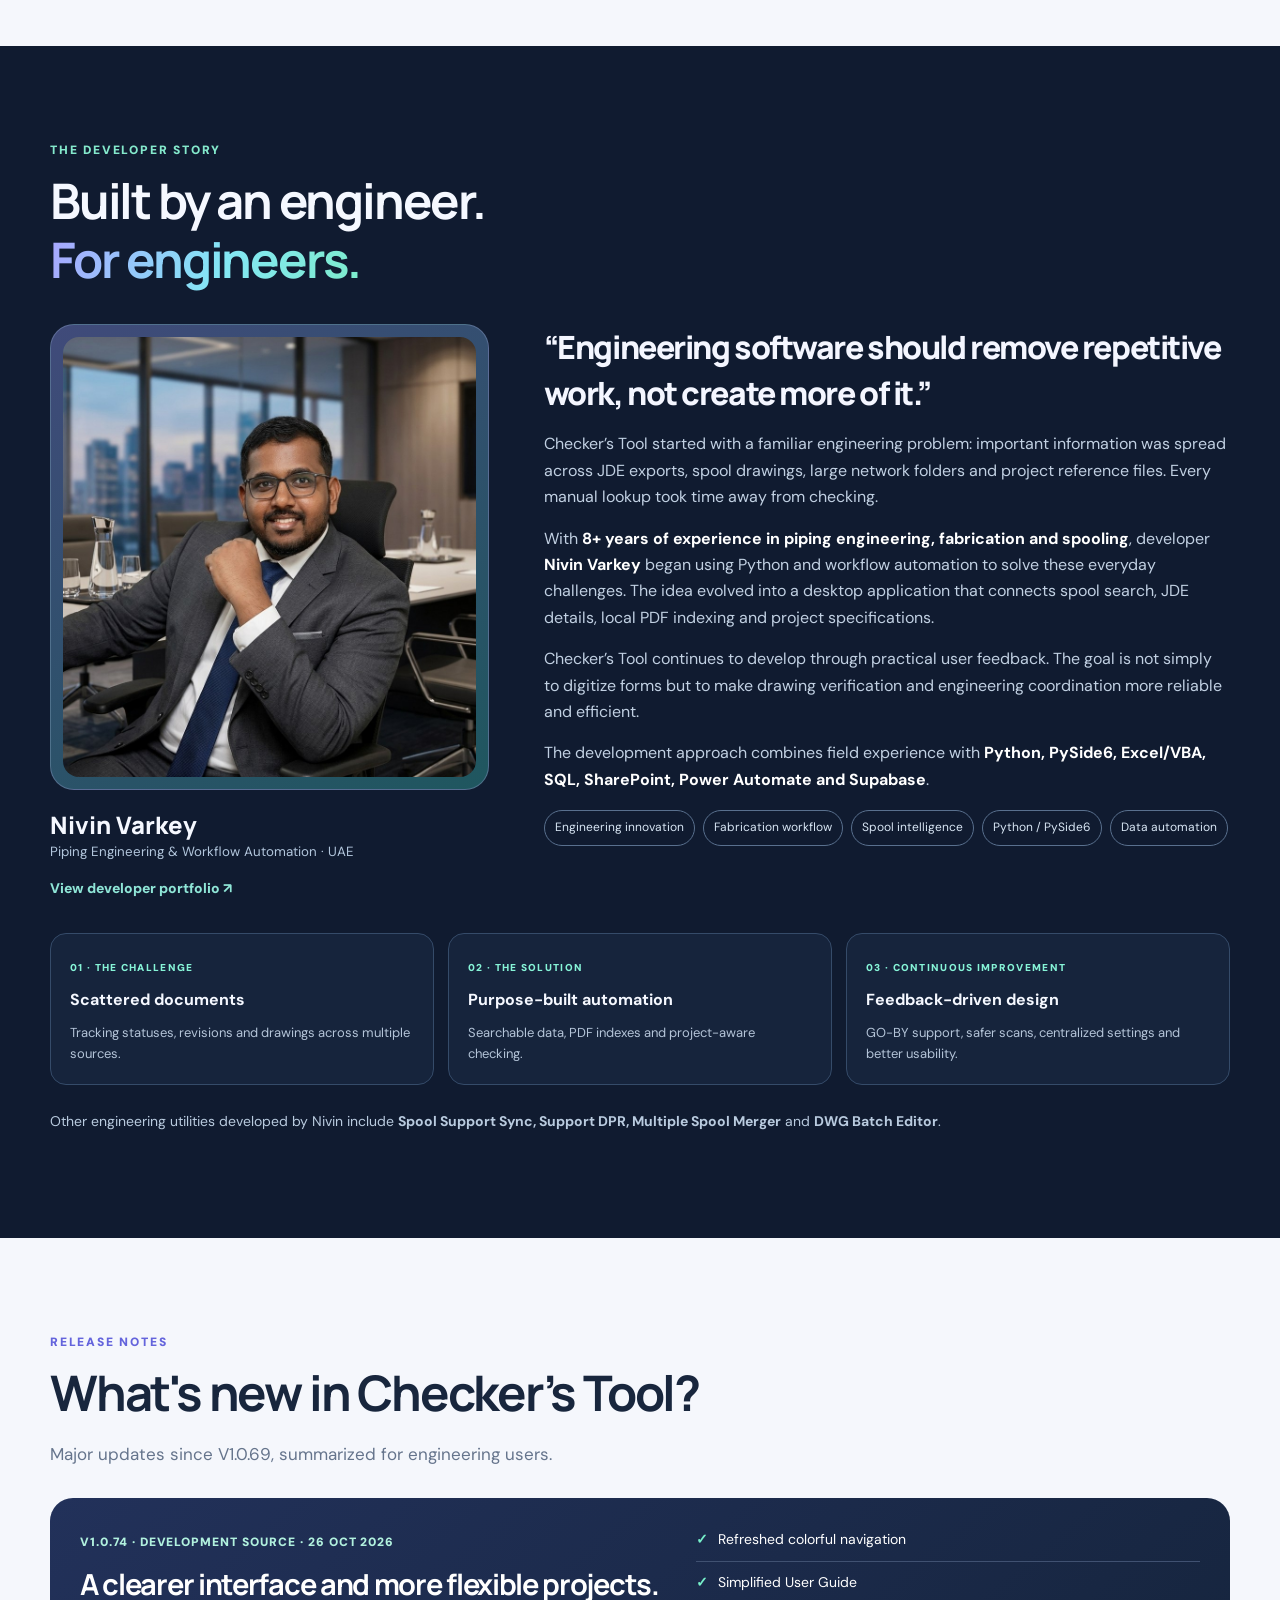
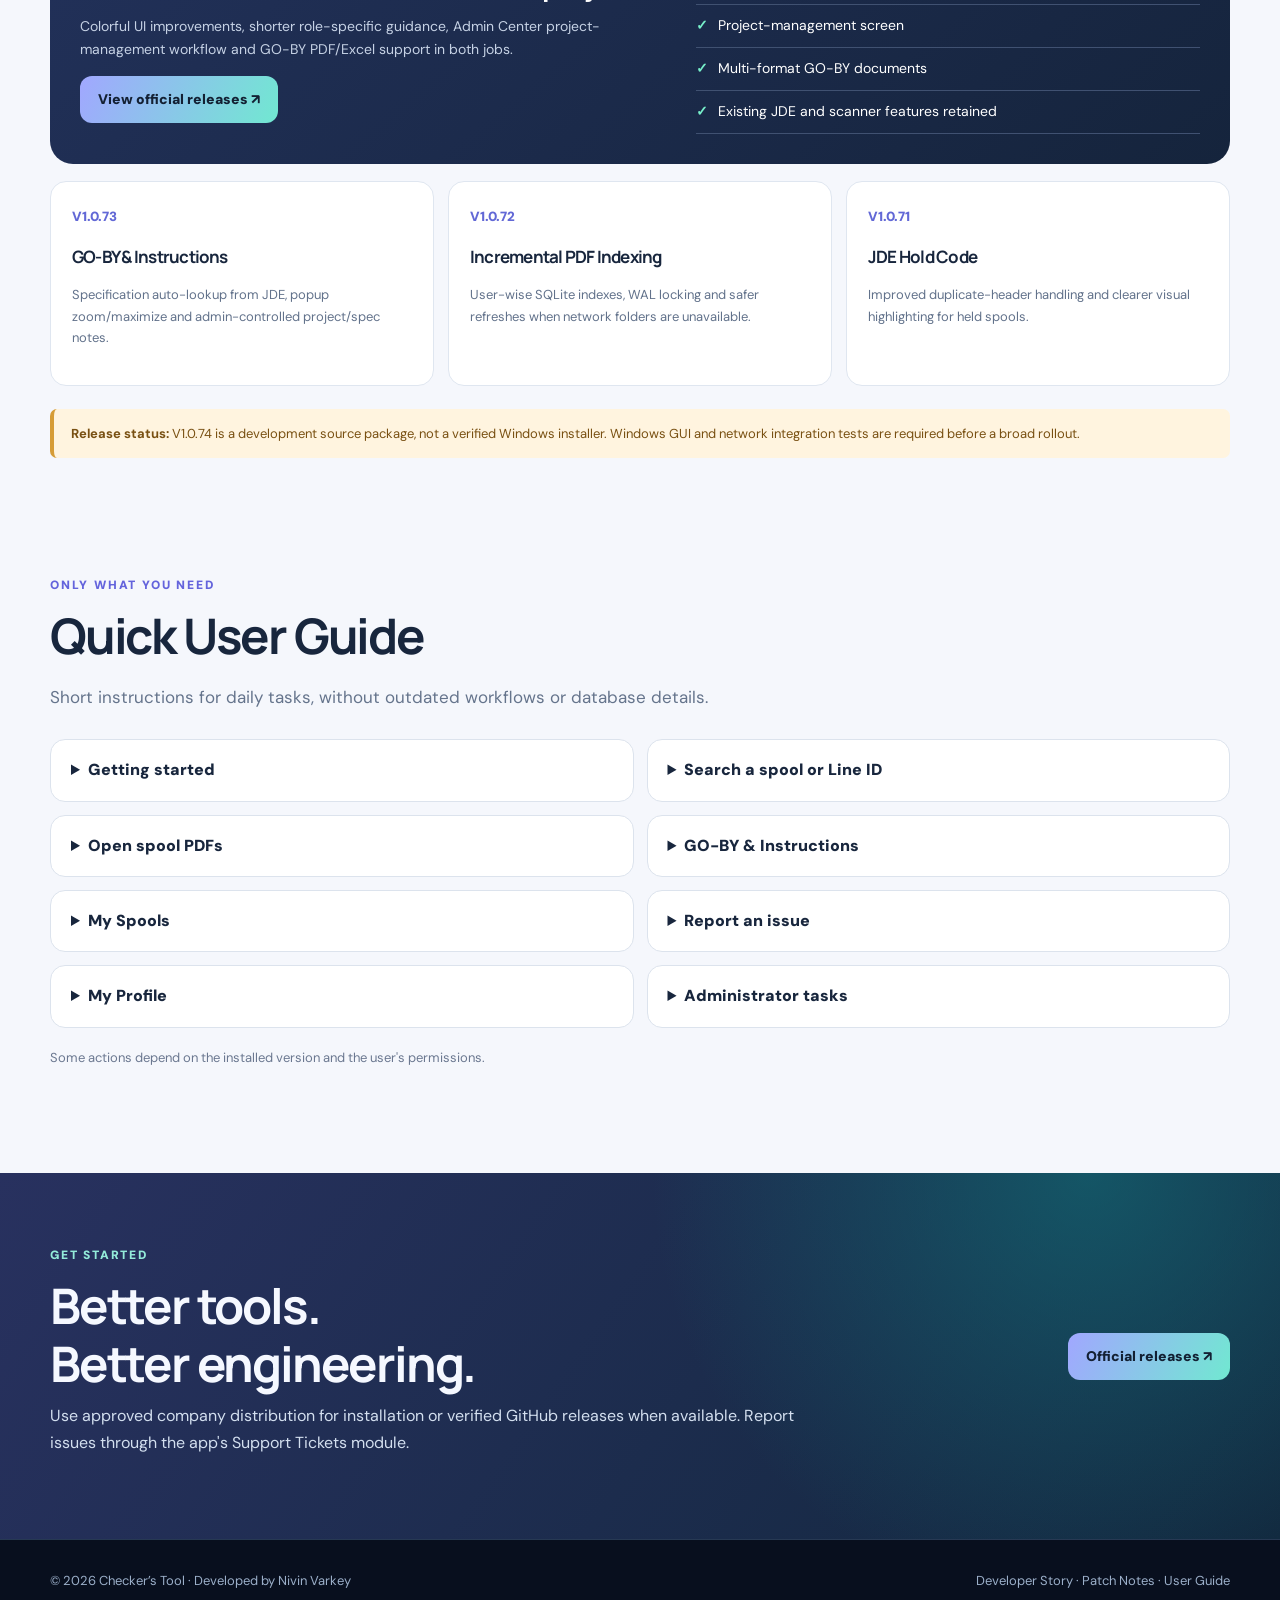
==== commit d1a98636: "Remove website administrator dashboard navigation and footer links" ====
--- a/index.html
+++ b/index.html
@@ -13,7 +13,7 @@
 <style>
 :root{--navy:#0b1426;--navy2:#131e35;--navy3:#1d2b44;--ink:#18263d;--muted:#65748c;--line:#e1e6f0;--violet:#8485ff;--teal:#60e9c7;--light:#f5f7fc;--card:#fff}
 *{box-sizing:border-box}html{scroll-behavior:smooth}body{margin:0;background:var(--navy);color:#f5f8ff;font:16px/1.65 'DM Sans',sans-serif}h1,h2,h3{font-family:Manrope,system-ui,sans-serif;letter-spacing:-.045em;line-height:1.2}h1{font-size:clamp(43px,6.4vw,82px);margin:20px 0}h2{font-size:clamp(31px,4.2vw,49px);margin:10px 0 17px}h3{font-size:20px}p{margin:0 0 15px}a{color:inherit;text-decoration:none}button{font:inherit;cursor:pointer}.wrap{width:min(1180px,calc(100% - 44px));margin:auto}
-header{position:sticky;top:0;background:#0b1426e9;border-bottom:1px solid #ffffff16;backdrop-filter:blur(18px);z-index:10}.nav{display:flex;align-items:center;justify-content:space-between;gap:18px;min-height:78px}.brand{display:flex;align-items:center;gap:12px;font:800 19px Manrope;letter-spacing:-.035em}.brandmark{display:grid;place-items:center;height:41px;width:41px;border-radius:13px;background:linear-gradient(145deg,#868bff,#5de2ca);color:#101c35;font-size:24px}.brand em{font-style:normal;color:#84e5dd}.links{display:flex;align-items:center;gap:23px;color:#d0d9ed;font-size:13px;font-weight:800}.links a:hover{color:var(--teal)}.adminlink{border:1px solid #7f8bba;padding:10px 14px;border-radius:11px}.menu{display:none;color:white;border:1px solid #6c789f;background:#17213b;padding:7px 13px;border-radius:9px}
+header{position:sticky;top:0;background:#0b1426e9;border-bottom:1px solid #ffffff16;backdrop-filter:blur(18px);z-index:10}.nav{display:flex;align-items:center;justify-content:space-between;gap:18px;min-height:78px}.brand{display:flex;align-items:center;gap:12px;font:800 19px Manrope;letter-spacing:-.035em}.brandmark{display:grid;place-items:center;height:41px;width:41px;border-radius:13px;background:linear-gradient(145deg,#868bff,#5de2ca);color:#101c35;font-size:24px}.brand em{font-style:normal;color:#84e5dd}.links{display:flex;align-items:center;gap:23px;color:#d0d9ed;font-size:13px;font-weight:800}.links a:hover{color:var(--teal)}.menu{display:none;color:white;border:1px solid #6c789f;background:#17213b;padding:7px 13px;border-radius:9px}
 .hero{position:relative;overflow:hidden;padding:88px 0 92px;background:radial-gradient(circle at 14% 20%,#404e9666,transparent 31%),radial-gradient(circle at 95% 8%,#096b7c88,transparent 28%),linear-gradient(145deg,#0c1429,#15223d 68%,#112b37)}.hero:before{content:'';pointer-events:none;position:absolute;inset:0;background-image:linear-gradient(#ffffff04 1px,transparent 1px),linear-gradient(90deg,#ffffff04 1px,transparent 1px);background-size:48px 48px}.hero-grid{position:relative;display:grid;grid-template-columns:1.03fr .97fr;gap:44px;align-items:center}.eyebrow{display:inline-block;border:1px solid #85d7d655;background:#8de5d612;border-radius:99px;padding:7px 14px;color:#9af0e2;font-size:12px;letter-spacing:.1em;font-weight:900}.gradient{background:linear-gradient(110deg,#a9a5ff,#83e7f5 56%,#7decca);background-clip:text;color:transparent}.hero p{font-size:18px;max-width:620px;color:#becce0;line-height:1.78}.buttons{display:flex;flex-wrap:wrap;gap:12px;margin:28px 0}.btn{display:inline-flex;align-items:center;justify-content:center;padding:12px 18px;border-radius:12px;font-weight:900;font-size:14px}.btn.primary{color:#132033;background:linear-gradient(115deg,#a1a7ff,#71e8d1)}.btn.outline{border:1px solid #b2c1df7e;background:#ffffff0b;color:white}.hero .tech{font-size:13px;color:#a1b4d0}
 .preview-shell{padding:10px;background:#ffffff18;border:1px solid #ffffff36;border-radius:21px;box-shadow:0 30px 75px #050b18aa}.preview{background:#f3f6fb;color:#1b2943;border-radius:13px;overflow:hidden}.windowbar{background:white;border-bottom:1px solid #dfe5f0;display:flex;align-items:center;justify-content:space-between;font:700 11px Manrope;padding:11px 14px}.traffic{color:#e9879c;letter-spacing:2px}.mock-layout{display:grid;grid-template-columns:120px 1fr;min-height:300px}.mock-aside{background:#24324c;color:#cbd7e9;padding:13px 8px;font-size:10px}.mock-aside b{display:block;color:#fff;margin:0 0 18px 5px}.mock-aside span{display:block;padding:8px;margin:3px 0;border-radius:7px}.mock-aside .active{background:#616fde;color:white}.mock-main{padding:18px 13px}.mock-main h4{margin:0 0 12px;font:900 14px Manrope}.mock-kpi{display:grid;grid-template-columns:repeat(3,1fr);gap:7px}.mock-kpi div{padding:11px 8px;background:white;border:1px solid #e3e9f2;border-top:3px solid #737aea;border-radius:8px;font:700 8px 'DM Sans';color:#60738e}.mock-kpi div:nth-child(2){border-top-color:#0ca79a}.mock-kpi div:nth-child(3){border-top-color:#dc9b34}.mock-kpi b{display:block;margin-top:5px;font:900 16px Manrope;color:#21304b}.mock-search{padding:10px;margin:11px 0;border:1px solid #e1e6ee;border-radius:8px;background:white;font-size:9px;color:#8696ae}.mock-table{width:100%;border-collapse:collapse;background:white;font-size:9px}.mock-table th{background:#e8edf9;color:#58648f;text-align:left;padding:9px 7px}.mock-table td{border-top:1px solid #edf0f5;padding:9px 7px}.mock-table .hold{background:#fde2e2;color:#991b1b}.hold strong{color:white;background:#dc2626;border-radius:5px;padding:3px 6px}.mock-bottom{font-size:9px;padding:9px;background:#dff7ef;color:#197765;font-weight:800}.preview-caption{color:#aebfdb;text-align:right;font-size:11px;margin-top:9px}
 .section{padding:90px 0}.light{background:var(--light);color:var(--ink)}.dark{background:#101b30}.section-label{color:#6464dc;letter-spacing:.15em;font-size:12px;font-weight:900}.dark .section-label{color:#84e9cc}.section-lead{font-size:17px;color:var(--muted);max-width:750px}.dark .section-lead{color:#b0bfd6}.features{display:grid;grid-template-columns:repeat(3,1fr);gap:17px;margin-top:35px}.feature{border:1px solid var(--line);border-radius:19px;padding:27px;background:white;box-shadow:0 8px 30px #192d4910}.feature .symbol{height:49px;width:49px;border-radius:14px;background:#ebebff;color:#5b5ddb;display:grid;place-items:center;font-size:23px}.feature:nth-child(2) .symbol{background:#ddf8f1;color:#008e81}.feature:nth-child(3) .symbol{background:#fff1de;color:#bf8329}.feature:nth-child(4) .symbol{background:#fce7f0;color:#c94e86}.feature:nth-child(5) .symbol{background:#e8f3ff;color:#337bca}.feature:nth-child(6) .symbol{background:#e1f6e7;color:#3f945e}.feature h3{margin:19px 0 8px}.feature p{color:#66758b;font-size:14px;margin:0}
@@ -24,7 +24,7 @@
 @media(max-width:980px){.hero-grid,.story-grid{grid-template-columns:1fr}.preview-shell{max-width:690px}.features{grid-template-columns:repeat(2,1fr)}}@media(max-width:700px){.menu{display:block}.links{display:none;position:absolute;top:78px;left:0;right:0;background:#0b1426;padding:18px 25px;flex-direction:column;align-items:stretch;border-bottom:1px solid #33425b}.links.open{display:flex}.hero{padding:62px 0}.section{padding:62px 0}.features,.releases,.guide-grid,.journey,.release-lead{grid-template-columns:1fr}.cta-grid{display:block}.mock-aside{display:none}.mock-layout{grid-template-columns:1fr}}
 @media(prefers-reduced-motion:reduce){html{scroll-behavior:auto}}
 </style></head><body>
-<header><div class="wrap nav"><a class="brand" href="#home"><span class="brandmark">✓</span>Checker’s <em>Tool</em></a><button class="menu" id="menuToggle" aria-label="Toggle navigation" aria-controls="navLinks" aria-expanded="false">☰ Menu</button><nav class="links" id="navLinks"><a href="#features">Features</a><a href="#developers">Developer Story</a><a href="#releases">Patch Notes</a><a href="#guides">User Guide</a><a class="adminlink" href="dashboard.html">Admin Dashboard ↗</a></nav></div></header>
+<header><div class="wrap nav"><a class="brand" href="#home"><span class="brandmark">✓</span>Checker’s <em>Tool</em></a><button class="menu" id="menuToggle" aria-label="Toggle navigation" aria-controls="navLinks" aria-expanded="false">☰ Menu</button><nav class="links" id="navLinks"><a href="#features">Features</a><a href="#developers">Developer Story</a><a href="#releases">Patch Notes</a><a href="#guides">User Guide</a></nav></div></header>
 <main><section class="hero" id="home"><div class="wrap hero-grid"><div><span class="eyebrow">ENGINEERING PRODUCTIVITY · WINDOWS DESKTOP</span><h1>Less searching.<br><span class="gradient">More engineering.</span></h1><p>A focused workspace for JDE checks, spool drawings, job-specific PDF indexes and GO-BY instructions — built around real fabrication engineering challenges.</p><div class="buttons"><a class="btn primary" href="#releases">See V1.0.74 updates ↗</a><a class="btn outline" href="#developers">Meet the developer</a></div><p class="tech">Python · PySide6 · Supabase · SQLite · Engineering automation</p></div>
 <div><div class="preview-shell"><div class="preview"><div class="windowbar"><span class="traffic">● ● ●</span><span>Checker’s Tool · Job 01958</span><span>□ ×</span></div><div class="mock-layout"><div class="mock-aside"><b>◈ CHECKERS</b><span class="active">▣ Dashboard</span><span>⌕ JDE Search</span><span>▤ PDF Library</span><span>▦ GO-BY</span><span>◷ My Spools</span><span>⚙ Admin Center</span></div><div class="mock-main"><h4>Project overview</h4><div class="mock-kpi"><div>SEARCH<b>JDE</b></div><div>INDEX<b>PDF</b></div><div>REFERENCE<b>GO-BY</b></div></div><div class="mock-search">⌕ Search spool, barcode, Line ID...</div><table class="mock-table"><tr><th>Spool</th><th>Order</th><th>Details</th><th>Status</th></tr><tr><td>000676</td><td>958756</td><td>JDE row</td><td>Ready</td></tr><tr class="hold"><td>000677</td><td>958757</td><td>JDE row</td><td><strong>Hold</strong></td></tr><tr><td>000678</td><td>958758</td><td>JDE row</td><td>Ready</td></tr></table><div class="mock-bottom">✓ Search · Check · Open project references</div></div></div></div></div><p class="preview-caption">Illustrative UI concept, not a live app screenshot.</p></div></div></section>
 <section class="section light" id="features"><div class="wrap"><span class="section-label">THE ENGINEERING WORKSPACE</span><h2>Purpose-built for checking.</h2><p class="section-lead">Less time navigating network folders, more time reviewing the right engineering information.</p><div class="features"><article class="feature"><span class="symbol">⌕</span><h3>JDE Search</h3><p>Find spools, barcodes and Line IDs. Review status, Hold Codes and checking details.</p></article><article class="feature"><span class="symbol">▤</span><h3>PDF Library</h3><p>Job-specific local indexes, incremental updates and network failure protection.</p></article><article class="feature"><span class="symbol">▣</span><h3>GO-BY References</h3><p>PDF and Excel specifications, automatic Line Class lookup and admin instructions.</p></article><article class="feature"><span class="symbol">◫</span><h3>Multi-Job Workspace</h3><p>Independent project sources and rules, with shared JDE where configured.</p></article><article class="feature"><span class="symbol">◷</span><h3>My Spools</h3><p>Track assigned spools, current status and aging from your workspace.</p></article><article class="feature"><span class="symbol">⚙</span><h3>Admin Center</h3><p>Manage users, project settings, checking sources and GO-BY instructions.</p></article></div></div></section>
@@ -32,6 +32,6 @@
 <section class="section light" id="releases"><div class="wrap"><span class="section-label">RELEASE NOTES</span><h2>What's new in Checker’s Tool?</h2><p class="section-lead">Major updates since V1.0.69, summarized for engineering users.</p><div class="release-lead"><div><span class="version-pill">V1.0.74 · DEVELOPMENT SOURCE · 26 OCT 2026</span><h3>A clearer interface and more flexible projects.</h3><p>Colorful UI improvements, shorter role-specific guidance, Admin Center project-management workflow and GO-BY PDF/Excel support in both jobs.</p><a class="btn primary" target="_blank" rel="noopener" href="https://github.com/Jockeydoom/Checkers-Tool/releases">View official releases ↗</a></div><div class="checks"><span>Refreshed colorful navigation</span><span>Simplified User Guide</span><span>Project-management screen</span><span>Multi-format GO-BY documents</span><span>Existing JDE and scanner features retained</span></div></div><div class="releases"><article><small>V1.0.73</small><h3>GO-BY & Instructions</h3><p>Specification auto-lookup from JDE, popup zoom/maximize and admin-controlled project/spec notes.</p></article><article><small>V1.0.72</small><h3>Incremental PDF Indexing</h3><p>User-wise SQLite indexes, WAL locking and safer refreshes when network folders are unavailable.</p></article><article><small>V1.0.71</small><h3>JDE Hold Code</h3><p>Improved duplicate-header handling and clearer visual highlighting for held spools.</p></article></div><p class="warning"><strong>Release status:</strong> V1.0.74 is a development source package, not a verified Windows installer. Windows GUI and network integration tests are required before a broad rollout.</p></div></section>
 <section class="section light" id="guides" style="padding-top:8px"><div class="wrap"><span class="section-label">ONLY WHAT YOU NEED</span><h2>Quick User Guide</h2><p class="section-lead">Short instructions for daily tasks, without outdated workflows or database details.</p><div class="guide-grid"><details><summary>Getting started</summary><ol><li>Open Checker’s Tool and sign in.</li><li>Select the applicable job.</li><li>Open the module you need.</li></ol></details><details><summary>Search a spool or Line ID</summary><ol><li>Search by spool, barcode or Line ID in JDE Search.</li><li>Select the correct matching row.</li><li>Review status, Hold Code and drawing details.</li></ol></details><details><summary>Open spool PDFs</summary><ol><li>Search the required spool in your job.</li><li>Open its matching PDF.</li><li>Refresh the local index if results are out of date.</li></ol></details><details><summary>GO-BY & Instructions</summary><ol><li>Select the relevant JDE result.</li><li>Click GO-BY / Instructions.</li><li>Read the matching spec and project notes; use zoom/maximize as needed.</li></ol></details><details><summary>My Spools</summary><ol><li>Open My Spools.</li><li>Review assigned records, status and aging.</li><li>Use filters to find outstanding work.</li></ol></details><details><summary>Report an issue</summary><ol><li>Open Support Tickets.</li><li>Describe the problem and affected job or spool.</li><li>Submit the ticket.</li></ol></details><details><summary>My Profile</summary><ol><li>Open My Profile.</li><li>Update available display details.</li><li>Save.</li></ol></details><details><summary>Administrator tasks</summary><ol><li>Use Admin Center → Projects for supported job configuration.</li><li>Use GO-BY settings to manage reference paths and instructions.</li><li>Manage users and other settings in their designated sections.</li></ol></details></div><p class="guide-note">Some actions depend on the installed version and the user's permissions.</p></div></section>
 <section class="cta"><div class="wrap cta-grid"><div><span class="section-label" style="color:#93ebd9">GET STARTED</span><h2>Better tools.<br>Better engineering.</h2><p>Use approved company distribution for installation or verified GitHub releases when available. Report issues through the app's Support Tickets module.</p></div><a class="btn primary" href="https://github.com/Jockeydoom/Checkers-Tool/releases" target="_blank" rel="noopener">Official releases ↗</a></div></section></main>
-<footer class="footer"><div class="wrap foot"><span>© 2026 Checker’s Tool · Developed by Nivin Varkey</span><span><a href="#developers">Developer Story</a> · <a href="#releases">Patch Notes</a> · <a href="#guides">User Guide</a> · <a href="dashboard.html">Admin Dashboard</a></span></div></footer>
+<footer class="footer"><div class="wrap foot"><span>© 2026 Checker’s Tool · Developed by Nivin Varkey</span><span><a href="#developers">Developer Story</a> · <a href="#releases">Patch Notes</a> · <a href="#guides">User Guide</a></span></div></footer>
 <script>const menu=document.getElementById('menuToggle'),nav=document.getElementById('navLinks');menu.addEventListener('click',()=>{const state=nav.classList.toggle('open');menu.setAttribute('aria-expanded',String(state))});nav.querySelectorAll('a').forEach(a=>a.addEventListener('click',()=>{nav.classList.remove('open');menu.setAttribute('aria-expanded','false')}));</script>
 </body></html>
